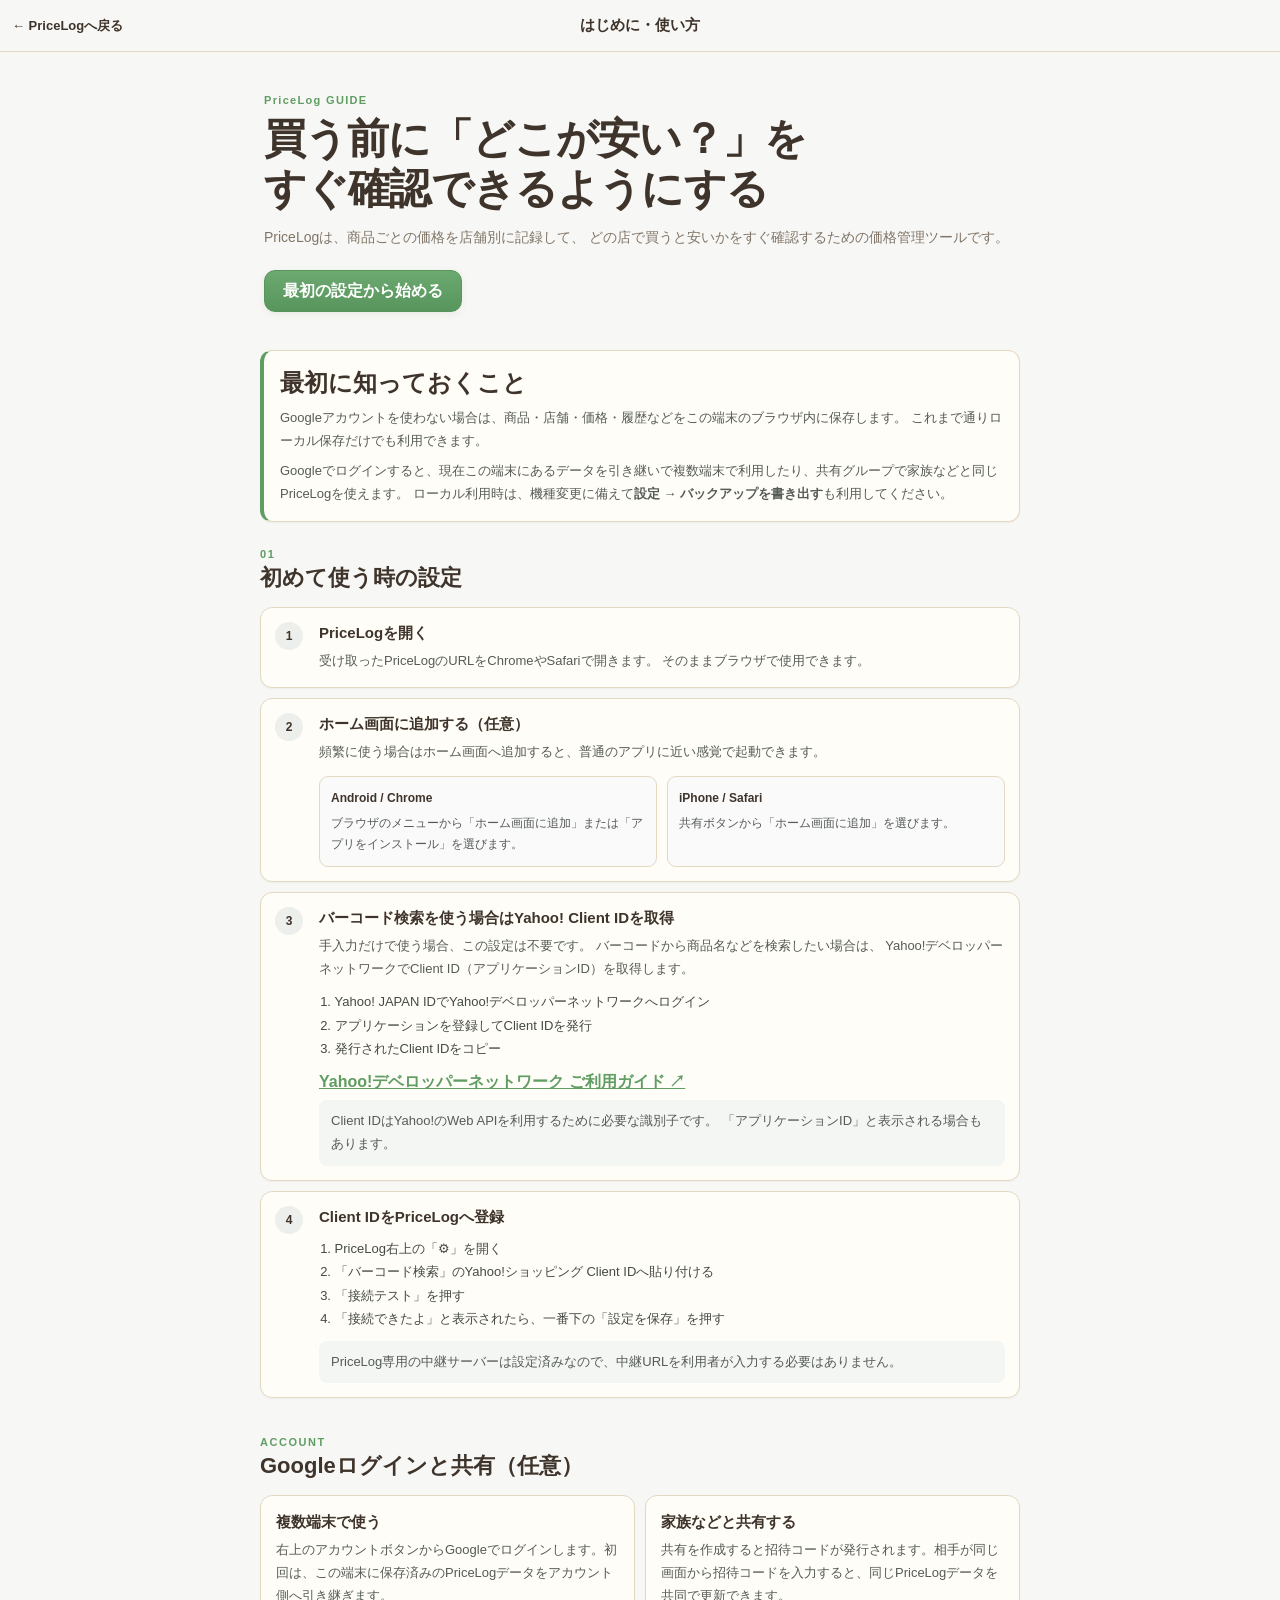
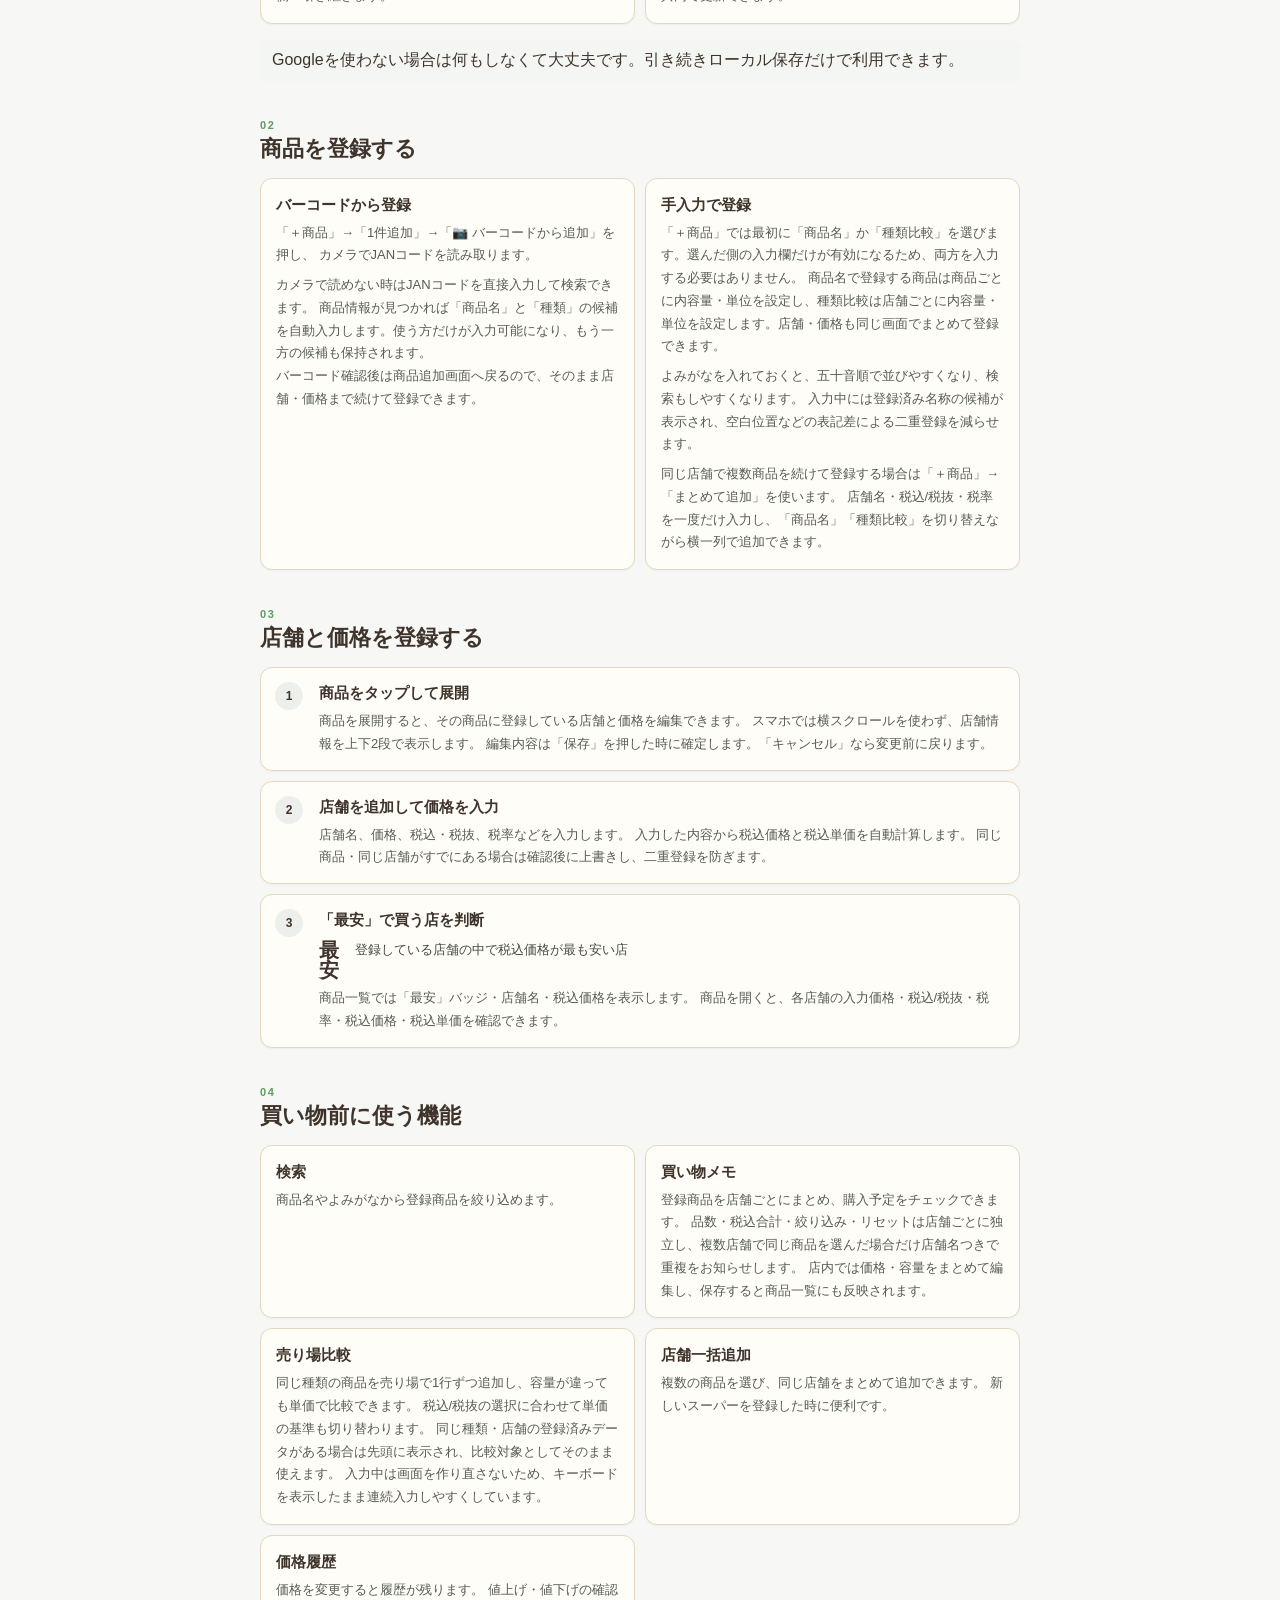
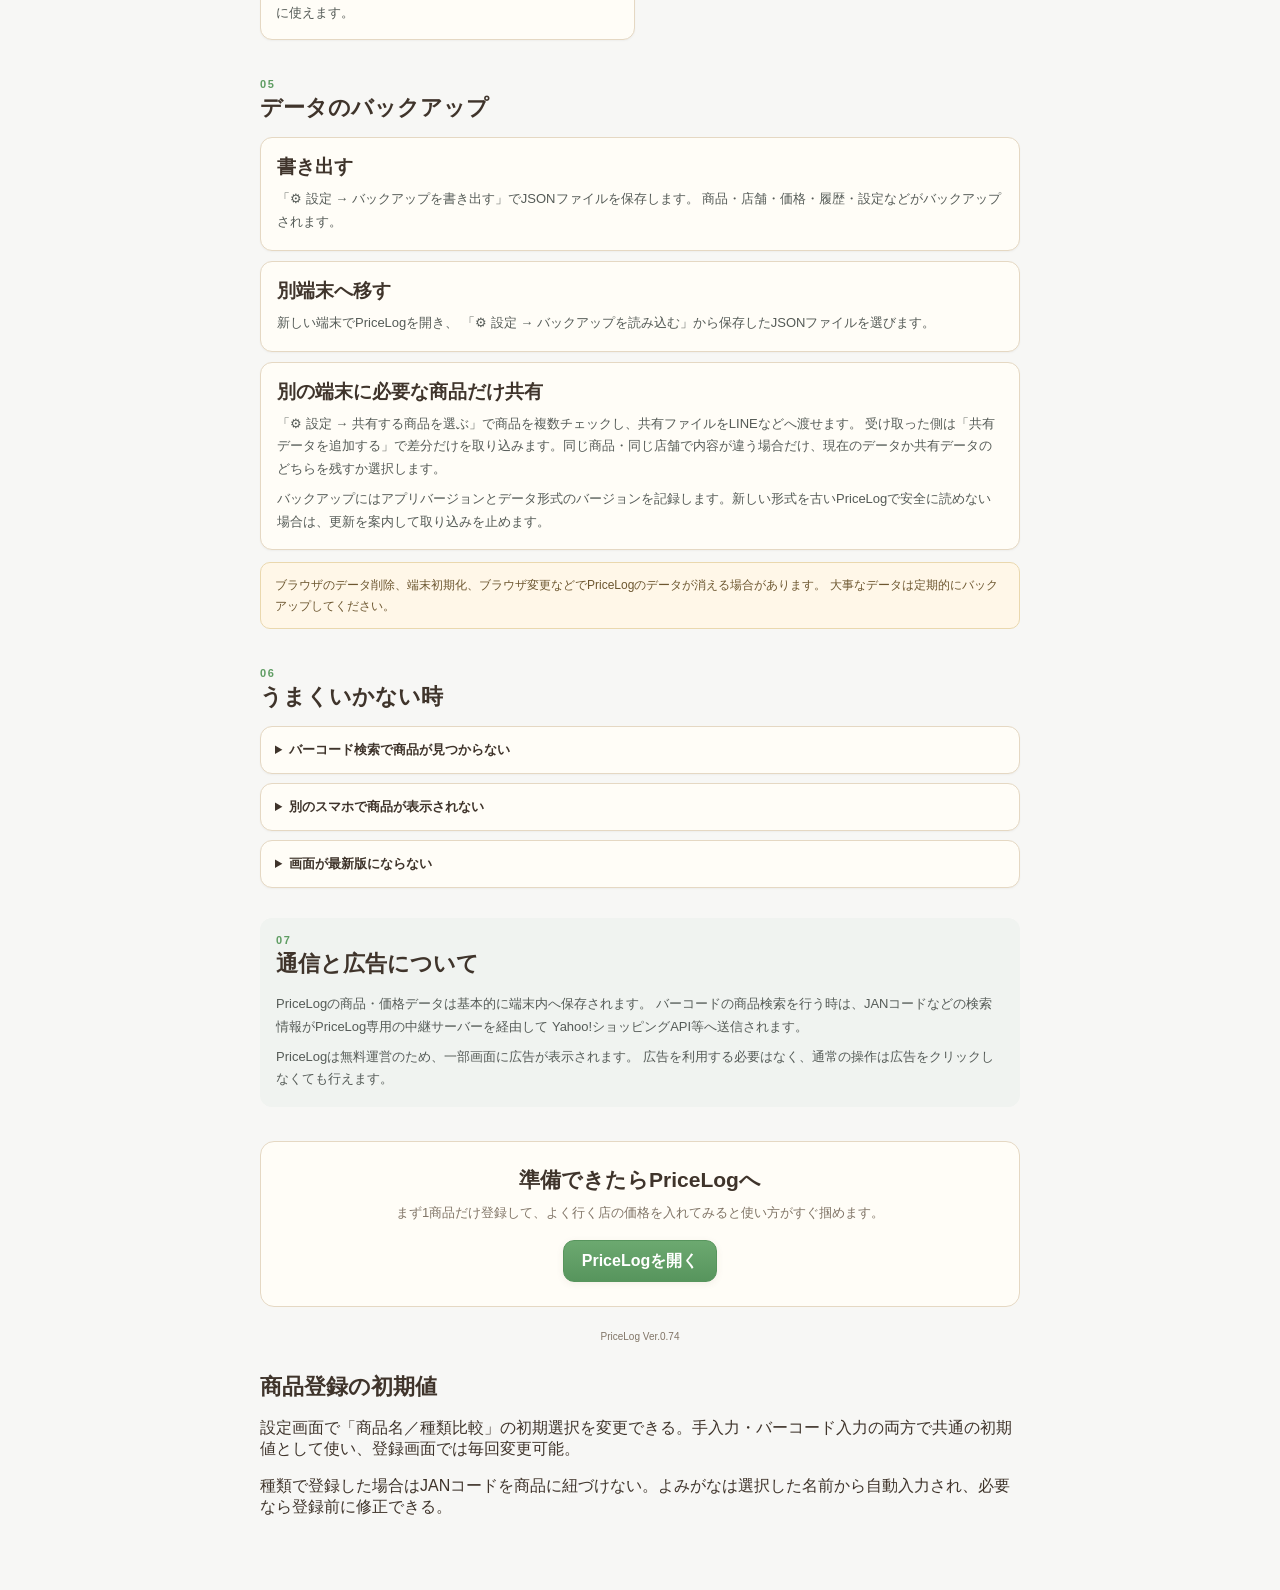
==== guide.html @ e94f9ce4 "Add files via upload" ====
<!doctype html>
<html lang="ja">
<head>
  <meta charset="utf-8">
  <meta name="viewport" content="width=device-width,initial-scale=1,viewport-fit=cover">
  <meta name="theme-color" content="#f7f7f5">
  <title>はじめに・使い方 | PriceLog</title>
  <link rel="manifest" href="./manifest.webmanifest?v=0.85">
  <link rel="apple-touch-icon" href="./icon-192-v058.png">
  <link rel="stylesheet" href="./style.css?v=0.85">
</head>
<body class="guide-body">
  <header class="guide-topbar">
    <a class="guide-back" href="./index.html">← PriceLogへ戻る</a>
    <strong>はじめに・使い方</strong>
  </header>

  <main class="guide-main">
    <section class="guide-hero">
      <div class="guide-kicker">PriceLog GUIDE</div>
      <h1>買う前に「どこが安い？」を<br>すぐ確認できるようにする</h1>
      <p>
        PriceLogは、商品ごとの価格を店舗別に記録して、
        どの店で買うと安いかをすぐ確認するための価格管理ツールです。
      </p>
      <a class="primary guide-primary" href="#first-setup">最初の設定から始める</a>
    </section>

    <section class="guide-card guide-important">
      <h2>最初に知っておくこと</h2>
      <p>
        Googleアカウントを使わない場合は、商品・店舗・価格・履歴などをこの端末のブラウザ内に保存します。
        これまで通りローカル保存だけでも利用できます。
      </p>
      <p>
        Googleでログインすると、現在この端末にあるデータを引き継いで複数端末で利用したり、共有グループで家族などと同じPriceLogを使えます。
        ローカル利用時は、機種変更に備えて<strong>設定 → バックアップを書き出す</strong>も利用してください。
      </p>
    </section>

    <section id="first-setup" class="guide-section">
      <div class="guide-section-no">01</div>
      <h2>初めて使う時の設定</h2>

      <div class="guide-step">
        <div class="guide-step-no">1</div>
        <div>
          <h3>PriceLogを開く</h3>
          <p>
            受け取ったPriceLogのURLをChromeやSafariで開きます。
            そのままブラウザで使用できます。
          </p>
        </div>
      </div>

      <div class="guide-step">
        <div class="guide-step-no">2</div>
        <div>
          <h3>ホーム画面に追加する（任意）</h3>
          <p>
            頻繁に使う場合はホーム画面へ追加すると、普通のアプリに近い感覚で起動できます。
          </p>
          <div class="guide-device-grid">
            <div>
              <strong>Android / Chrome</strong>
              <p>ブラウザのメニューから「ホーム画面に追加」または「アプリをインストール」を選びます。</p>
            </div>
            <div>
              <strong>iPhone / Safari</strong>
              <p>共有ボタンから「ホーム画面に追加」を選びます。</p>
            </div>
          </div>
        </div>
      </div>

      <div class="guide-step">
        <div class="guide-step-no">3</div>
        <div>
          <h3>バーコード検索を使う場合はYahoo! Client IDを取得</h3>
          <p>
            手入力だけで使う場合、この設定は不要です。
            バーコードから商品名などを検索したい場合は、
            Yahoo!デベロッパーネットワークでClient ID（アプリケーションID）を取得します。
          </p>
          <ol class="guide-mini-list">
            <li>Yahoo! JAPAN IDでYahoo!デベロッパーネットワークへログイン</li>
            <li>アプリケーションを登録してClient IDを発行</li>
            <li>発行されたClient IDをコピー</li>
          </ol>
          <a class="guide-external" href="https://developer.yahoo.co.jp/start/" target="_blank" rel="noopener noreferrer">
            Yahoo!デベロッパーネットワーク ご利用ガイド ↗
          </a>
          <p class="guide-note">
            Client IDはYahoo!のWeb APIを利用するために必要な識別子です。
            「アプリケーションID」と表示される場合もあります。
          </p>
        </div>
      </div>

      <div class="guide-step">
        <div class="guide-step-no">4</div>
        <div>
          <h3>Client IDをPriceLogへ登録</h3>
          <ol class="guide-mini-list">
            <li>PriceLog右上の「⚙」を開く</li>
            <li>「バーコード検索」のYahoo!ショッピング Client IDへ貼り付ける</li>
            <li>「接続テスト」を押す</li>
            <li>「接続できたよ」と表示されたら、一番下の「設定を保存」を押す</li>
          </ol>
          <p class="guide-note">
            PriceLog専用の中継サーバーは設定済みなので、中継URLを利用者が入力する必要はありません。
          </p>
        </div>
      </div>
    </section>

    <section class="guide-section">
      <div class="guide-section-no">ACCOUNT</div>
      <h2>Googleログインと共有（任意）</h2>
      <div class="guide-feature-grid">
        <article class="guide-feature">
          <h3>複数端末で使う</h3>
          <p>右上のアカウントボタンからGoogleでログインします。初回は、この端末に保存済みのPriceLogデータをアカウント側へ引き継ぎます。</p>
        </article>
        <article class="guide-feature">
          <h3>家族などと共有する</h3>
          <p>共有を作成すると招待コードが発行されます。相手が同じ画面から招待コードを入力すると、同じPriceLogデータを共同で更新できます。</p>
        </article>
      </div>
      <p class="guide-note">Googleを使わない場合は何もしなくて大丈夫です。引き続きローカル保存だけで利用できます。</p>
    </section>

    <section class="guide-section">
      <div class="guide-section-no">02</div>
      <h2>商品を登録する</h2>

      <div class="guide-feature-grid">
        <article class="guide-feature">
          <h3>バーコードから登録</h3>
          <p>
            「＋商品」→「1件追加」→「📷 バーコードから追加」を押し、
            カメラでJANコードを読み取ります。
          </p>
          <p>
            カメラで読めない時はJANコードを直接入力して検索できます。
            商品情報が見つかれば「商品名」と「種類」の候補を自動入力します。使う方だけが入力可能になり、もう一方の候補も保持されます。<br>
            バーコード確認後は商品追加画面へ戻るので、そのまま店舗・価格まで続けて登録できます。
          </p>
        </article>

        <article class="guide-feature">
          <h3>手入力で登録</h3>
          <p>
            「＋商品」では最初に「商品名」か「種類比較」を選びます。選んだ側の入力欄だけが有効になるため、両方を入力する必要はありません。
            商品名で登録する商品は商品ごとに内容量・単位を設定し、種類比較は店舗ごとに内容量・単位を設定します。店舗・価格も同じ画面でまとめて登録できます。
          </p>
          <p>
            よみがなを入れておくと、五十音順で並びやすくなり、検索もしやすくなります。
            入力中には登録済み名称の候補が表示され、空白位置などの表記差による二重登録を減らせます。
          </p>
          <p>
            同じ店舗で複数商品を続けて登録する場合は「＋商品」→「まとめて追加」を使います。
            店舗名・税込/税抜・税率を一度だけ入力し、「商品名」「種類比較」を切り替えながら横一列で追加できます。
          </p>
        </article>
      </div>
    </section>

    <section class="guide-section">
      <div class="guide-section-no">03</div>
      <h2>店舗と価格を登録する</h2>

      <div class="guide-step">
        <div class="guide-step-no">1</div>
        <div>
          <h3>商品をタップして展開</h3>
          <p>
            商品を展開すると、その商品に登録している店舗と価格を編集できます。
            スマホでは横スクロールを使わず、店舗情報を上下2段で表示します。
            編集内容は「保存」を押した時に確定します。「キャンセル」なら変更前に戻ります。
          </p>
        </div>
      </div>

      <div class="guide-step">
        <div class="guide-step-no">2</div>
        <div>
          <h3>店舗を追加して価格を入力</h3>
          <p>
            店舗名、価格、税込・税抜、税率などを入力します。
            入力した内容から税込価格と税込単価を自動計算します。
            同じ商品・同じ店舗がすでにある場合は確認後に上書きし、二重登録を防ぎます。
          </p>
        </div>
      </div>

      <div class="guide-step">
        <div class="guide-step-no">3</div>
        <div>
          <h3>「最安」で買う店を判断</h3>
          <div class="guide-symbols">
            <div><strong>最安</strong><span>登録している店舗の中で税込価格が最も安い店</span></div>
          </div>
          <p>
            商品一覧では「最安」バッジ・店舗名・税込価格を表示します。
            商品を開くと、各店舗の入力価格・税込/税抜・税率・税込価格・税込単価を確認できます。
          </p>
        </div>
      </div>
    </section>

    <section class="guide-section">
      <div class="guide-section-no">04</div>
      <h2>買い物前に使う機能</h2>

      <div class="guide-feature-grid">
        <article class="guide-feature">
          <h3>検索</h3>
          <p>商品名やよみがなから登録商品を絞り込めます。</p>
        </article>
        <article class="guide-feature">
          <h3>買い物メモ</h3>
          <p>
            登録商品を店舗ごとにまとめ、購入予定をチェックできます。
            品数・税込合計・絞り込み・リセットは店舗ごとに独立し、複数店舗で同じ商品を選んだ場合だけ店舗名つきで重複をお知らせします。
            店内では価格・容量をまとめて編集し、保存すると商品一覧にも反映されます。
          </p>
        </article>
        <article class="guide-feature">
          <h3>売り場比較</h3>
          <p>
            同じ種類の商品を売り場で1行ずつ追加し、容量が違っても単価で比較できます。
            税込/税抜の選択に合わせて単価の基準も切り替わります。
            同じ種類・店舗の登録済みデータがある場合は先頭に表示され、比較対象としてそのまま使えます。
            入力中は画面を作り直さないため、キーボードを表示したまま連続入力しやすくしています。
          </p>
        </article>
        <article class="guide-feature">
          <h3>店舗一括追加</h3>
          <p>
            複数の商品を選び、同じ店舗をまとめて追加できます。
            新しいスーパーを登録した時に便利です。
          </p>
        </article>
        <article class="guide-feature">
          <h3>価格履歴</h3>
          <p>
            価格を変更すると履歴が残ります。
            値上げ・値下げの確認に使えます。
          </p>
        </article>
      </div>
    </section>

    <section class="guide-section">
      <div class="guide-section-no">05</div>
      <h2>データのバックアップ</h2>

      <div class="guide-card">
        <h3>書き出す</h3>
        <p>
          「⚙ 設定 → バックアップを書き出す」でJSONファイルを保存します。
          商品・店舗・価格・履歴・設定などがバックアップされます。
        </p>
      </div>

      <div class="guide-card">
        <h3>別端末へ移す</h3>
        <p>
          新しい端末でPriceLogを開き、
          「⚙ 設定 → バックアップを読み込む」から保存したJSONファイルを選びます。
        </p>
      </div>

      <div class="guide-card">
        <h3>別の端末に必要な商品だけ共有</h3>
        <p>
          「⚙ 設定 → 共有する商品を選ぶ」で商品を複数チェックし、共有ファイルをLINEなどへ渡せます。
          受け取った側は「共有データを追加する」で差分だけを取り込みます。同じ商品・同じ店舗で内容が違う場合だけ、現在のデータか共有データのどちらを残すか選択します。
        </p>
        <p>
          バックアップにはアプリバージョンとデータ形式のバージョンを記録します。新しい形式を古いPriceLogで安全に読めない場合は、更新を案内して取り込みを止めます。
        </p>
      </div>

      <p class="guide-warning">
        ブラウザのデータ削除、端末初期化、ブラウザ変更などでPriceLogのデータが消える場合があります。
        大事なデータは定期的にバックアップしてください。
      </p>
    </section>

    <section class="guide-section">
      <div class="guide-section-no">06</div>
      <h2>うまくいかない時</h2>

      <details class="guide-faq">
        <summary>バーコード検索で商品が見つからない</summary>
        <p>
          Yahoo! Client IDの接続テストを確認してください。
          接続できていても商品データが登録されていないJANコードはあります。
          その場合は商品名などを手入力して登録できます。
        </p>
      </details>

      <details class="guide-faq">
        <summary>別のスマホで商品が表示されない</summary>
        <p>
          PriceLogのデータは端末ごとのブラウザに保存されます。
          元の端末でバックアップを書き出し、新しい端末で読み込んでください。
        </p>
      </details>

      <details class="guide-faq">
        <summary>画面が最新版にならない</summary>
        <p>
          ブラウザを再読み込みしてください。
          ホーム画面から起動している場合は、一度閉じてから再起動すると更新されることがあります。
        </p>
      </details>
    </section>

    <section class="guide-section guide-privacy">
      <div class="guide-section-no">07</div>
      <h2>通信と広告について</h2>
      <p>
        PriceLogの商品・価格データは基本的に端末内へ保存されます。
        バーコードの商品検索を行う時は、JANコードなどの検索情報がPriceLog専用の中継サーバーを経由して
        Yahoo!ショッピングAPI等へ送信されます。
      </p>
      <p>
        PriceLogは無料運営のため、一部画面に広告が表示されます。
        広告を利用する必要はなく、通常の操作は広告をクリックしなくても行えます。
      </p>
    </section>

    <section class="guide-cta">
      <h2>準備できたらPriceLogへ</h2>
      <p>まず1商品だけ登録して、よく行く店の価格を入れてみると使い方がすぐ掴めます。</p>
      <a class="primary guide-primary" href="./index.html">PriceLogを開く</a>
    </section>

    <footer class="guide-footer">
      PriceLog Ver.0.74
    </footer>
  
      <section class="guide-section">
        <h2>商品登録の初期値</h2>
        <p>設定画面で「商品名／種類比較」の初期選択を変更できる。手入力・バーコード入力の両方で共通の初期値として使い、登録画面では毎回変更可能。</p>
        <p>種類で登録した場合はJANコードを商品に紐づけない。よみがなは選択した名前から自動入力され、必要なら登録前に修正できる。</p>
      </section>

  </main>
</body>
</html>
---- style.css ----
*{box-sizing:border-box}
:root{
  --bg:#f7f7f5;--panel:#fff;--text:#1d1d1f;--muted:#777;--line:#dededb;
  --accent:#1f6f54;--accentText:#fff;--danger:#b3261e;--best:#e8f3ee;
}
html{background:var(--bg);color:var(--text);font-family:-apple-system,BlinkMacSystemFont,"Segoe UI","Hiragino Sans","Yu Gothic UI",Meiryo,sans-serif}
body{margin:0;min-width:320px}
button,input,select{font:inherit}
button{cursor:pointer}
.topbar{height:48px;position:sticky;top:0;z-index:20;display:flex;align-items:center;justify-content:space-between;padding:0 10px;background:rgba(247,247,245,.96);border-bottom:1px solid var(--line);backdrop-filter:blur(8px)}
.topbar strong{font-size:17px}
.topbar small{margin-left:6px;color:var(--muted);font-size:10px}
.top-actions{display:flex;align-items:center;gap:6px}
.icon-btn{width:36px;height:36px;border:1px solid var(--line);background:var(--panel);border-radius:8px;font-size:18px;display:inline-flex;align-items:center;justify-content:center;box-shadow:0 1px 2px rgba(0,0,0,.06);transition:background .15s,border-color .15s,transform .05s,box-shadow .15s}
.primary,.ghost{background:#fff;color:var(--text);border-color:#bfc2bf}
.primary{background:var(--accent);color:var(--accentText);border-color:var(--accent)}
.ghost{background:var(--panel);color:var(--text);border-color:var(--line)}
.danger{color:var(--danger);border-color:#e9bbb7}
.mini{min-height:34px;padding:0 10px;font-size:13px}
main{max-width:900px;margin:0 auto;padding:7px}
.searchbar{display:flex;align-items:center;gap:7px;margin-bottom:6px}
.searchbar input{flex:1;height:34px;border:1px solid var(--line);border-radius:8px;background:var(--panel);padding:0 10px;font-size:16px}
.count{min-width:44px;text-align:right;font-size:11px;color:var(--muted)}
.product-list{display:flex;flex-direction:column;gap:4px}
.product-card{position:relative;background:var(--panel);border:1px solid var(--line);border-radius:8px;overflow:hidden;transition:opacity .18s ease,filter .18s ease,border-color .18s ease,box-shadow .18s ease}
.product-summary{width:100%;min-height:43px;border:0;background:transparent;padding:4px 6px 4px 9px;display:grid;grid-template-columns:minmax(0,1fr) auto 14px;align-items:center;text-align:left;gap:5px}
.summary-main{min-width:0;display:flex;align-items:flex-start;gap:5px}
.product-name{
  font-weight:700;
  font-size:14px;
  line-height:1.2;
  white-space:normal;
  overflow:hidden;
  display:-webkit-box;
  -webkit-box-orient:vertical;
  -webkit-line-clamp:2;
  line-clamp:2
}
.product-size{flex:none;color:var(--muted);font-size:10px;white-space:nowrap}
.best-wrap{min-width:0;display:flex;align-items:center;justify-content:flex-end;gap:5px;line-height:1.12;white-space:nowrap}
.best-store{max-width:100%;font-size:10px;color:var(--muted);white-space:nowrap;overflow:hidden;text-overflow:ellipsis}
.best-unit{font-size:14px;white-space:nowrap}
.chev{font-size:20px;color:var(--muted);transition:.18s transform}
.product-card.open{z-index:40;border-color:var(--accent);box-shadow:0 7px 24px rgba(0,0,0,.22)}
.product-card.open .chev{transform:rotate(90deg)}
.product-detail{border-top:1px solid var(--line);padding:5px}
.store-scroll{width:100%;min-width:0;position:relative}
.store-table{width:100%;min-width:0}
.detail-toolbar{display:flex;justify-content:flex-end;gap:5px;margin-bottom:4px}
.store-head,.store-row{display:grid;grid-template-columns:18px minmax(86px,1.4fr) 72px 44px 54px 66px 54px 112px 124px 28px;gap:3px;align-items:center}
.store-head{padding:1px 2px 3px;font-size:9px;color:var(--muted);text-align:center}
.store-head span:nth-child(2){text-align:left}
.store-row{position:relative;padding:3px 2px;border-top:1px solid #ededeb}
.store-row:first-child{border-top:0}
.store-row input,.store-row select{height:32px;min-width:0;border:1px solid var(--line);border-radius:6px;background:#fff;padding:0 4px;font-size:12px}
.store-row select{padding:0 2px}
.st-unit{font-weight:700;text-align:right;font-size:12px;white-space:nowrap}
.st-delete{height:30px;border:0;background:transparent;color:var(--muted);font-size:18px}
body.focus-mode::before{content:"";position:fixed;inset:0;background:rgba(0,0,0,.24);z-index:30;pointer-events:none}
body.focus-mode .product-card.open{position:relative;z-index:40}
body.focus-mode .product-card.open .product-summary,body.focus-mode .product-card.open .product-detail{position:relative;z-index:41}
.empty{padding:34px 10px;text-align:center;color:var(--muted);font-size:13px}
.hidden{display:none!important}
.dialog{width:min(94vw,560px);border:0;border-radius:12px;padding:0;background:var(--panel);color:var(--text);box-shadow:0 18px 60px rgba(0,0,0,.22)}
.dialog::backdrop{background:rgba(0,0,0,.38)}
.dialog form{padding:12px}
.dialog-head{display:flex;align-items:center;justify-content:space-between;margin-bottom:12px}
.dialog-head strong{font-size:17px}
.dialog label{display:block;font-size:12px;color:var(--muted)}
.dialog input,.dialog select{width:100%;height:40px;margin-top:4px;border:1px solid var(--line);border-radius:8px;background:#fff;color:var(--text);padding:0 9px;font-size:16px}
.grid2,.grid3{display:grid;gap:8px;margin-top:10px}
.grid2{grid-template-columns:1fr 1fr}
.grid3{grid-template-columns:1.2fr .8fr 1fr}
.dialog-actions{display:flex;justify-content:flex-end;gap:8px;margin-top:14px}
.settings-block{padding:10px 0;border-top:1px solid var(--line)}
.settings-block:first-of-type{border-top:0}
.settings-title{font-size:13px;font-weight:700;margin-bottom:8px}
.suffix{display:flex;align-items:center;gap:5px}
.stack{display:flex;flex-direction:column;gap:6px}
@media(max-width:650px){
  .store-scroll{overflow-x:auto;overflow-y:hidden;padding-bottom:2px;-webkit-overflow-scrolling:touch;overscroll-behavior-x:contain}
  .store-table{min-width:748px}
  .store-head,.store-row{min-width:0;grid-template-columns:18px 88px 66px 42px 50px 62px 50px 104px 116px 26px}
  .product-summary{grid-template-columns:minmax(0,1fr) auto 12px}
  .grid3{grid-template-columns:1fr .72fr .88fr}
}
@media(max-width:380px){
  main{padding:5px}
  .product-summary{min-height:40px;padding-left:7px;grid-template-columns:minmax(0,1fr) auto 10px}
  .product-name{font-size:13px}
  .best-unit{font-size:13px}
  .best-store{font-size:9px}
}


.best-mark{display:flex;align-items:center;justify-content:center;min-width:18px;font-size:12px;line-height:1;color:inherit;white-space:nowrap}

.st-price-result,.st-unit{font-weight:700;text-align:right;font-size:12px;white-space:nowrap}


button:active,.primary:active,.ghost:active,.icon-btn:active{transform:translateY(1px);box-shadow:none}
button:focus-visible,.primary:focus-visible,.ghost:focus-visible,.icon-btn:focus-visible{outline:2px solid var(--accent);outline-offset:2px}
@media(hover:hover) and (pointer:fine){
  .primary:hover{filter:brightness(.94);box-shadow:0 2px 5px rgba(0,0,0,.12)}
  .ghost:hover,.icon-btn:hover{background:#f1f3f1;border-color:#9ea39f;box-shadow:0 2px 5px rgba(0,0,0,.10)}
}
.top-actions .primary{min-width:58px}
.detail-toolbar .primary,.detail-toolbar .ghost{min-width:72px}
.dialog-actions .primary,.dialog-actions .ghost{min-width:92px}
.backup-btn{width:100%;min-height:42px;font-size:14px}
.settings-block .stack{gap:8px}
.st-delete{border:1px solid transparent;border-radius:6px;background:#fff;color:#7a7a7a;font-size:17px;box-shadow:none;transition:background .15s,border-color .15s,color .15s}
@media(hover:hover) and (pointer:fine){
  .st-delete:hover{background:#fff0ef;border-color:#e4b7b2;color:var(--danger)}
}

.hidden-file-input{position:absolute!important;width:1px!important;height:1px!important;opacity:0!important;pointer-events:none!important;overflow:hidden!important}

.primary,.ghost{
  min-height:38px;
  padding:0 13px;
  border:1px solid transparent;
  border-radius:8px;
  font-weight:600;
  display:inline-flex;
  align-items:center;
  justify-content:center;
  gap:5px;
  cursor:pointer;
  box-shadow:0 1px 3px rgba(0,0,0,.12);
  transition:background .15s,border-color .15s,transform .05s,box-shadow .15s;
}
.primary{background:var(--accent);color:var(--accentText);border-color:var(--accent)}
.ghost{background:#fff;color:var(--text);border-color:#b9bdb9}
.backup-btn{
  width:100%;
  min-height:44px;
  padding:0 14px;
  font-size:14px;
  border-radius:8px;
}
button:active,.primary:active,.ghost:active,.icon-btn:active{transform:translateY(1px);box-shadow:none}


.history-dialog{width:min(96vw,720px)}
.history-panel{padding:12px}
.history-product-name{margin-top:2px;font-size:12px;color:var(--muted)}
.history-note{margin:-3px 0 8px;font-size:11px;color:var(--muted)}
.history-table-wrap{width:100%;overflow-x:auto;border:1px solid var(--line);border-radius:8px;background:#fff}
.history-grid{display:grid;grid-template-columns:138px minmax(120px,1fr) 104px 104px;min-width:520px;align-items:center}
.history-head{background:#f2f3f1;border-bottom:1px solid var(--line);font-size:11px;font-weight:700;color:#555}
.history-head span,.history-row span{padding:8px 9px;min-width:0}
.history-row{border-bottom:1px solid #ececea;font-size:12px}
.history-row:last-child{border-bottom:0}
.history-store{white-space:nowrap;overflow:hidden;text-overflow:ellipsis}
.history-price{text-align:right;font-weight:600;white-space:nowrap}
.history-empty{padding:24px 10px;text-align:center;color:var(--muted);font-size:13px}
@media(max-width:520px){
  .history-dialog{width:calc(100vw - 16px)}
  .history-panel{padding:10px}
  .history-grid{grid-template-columns:126px 120px 94px 94px;min-width:434px}
  .history-head span,.history-row span{padding:7px 6px}
}


.reading-field{margin-top:10px}
.product-group-label{
  margin:10px 2px 3px;
  padding:2px 7px 3px;
  font-size:12px;
  font-weight:700;
  color:var(--muted);
  border-bottom:1px solid var(--line);
  letter-spacing:.04em;
}
.product-group-label:first-child{margin-top:2px}


.product-summary-row{display:flex;align-items:stretch;width:100%}
.product-summary-row .product-summary{flex:1;min-width:0}
.bulk-check-wrap{width:38px;flex:none;display:flex;align-items:center;justify-content:center;border-right:1px solid var(--line);background:#fafafa}
.bulk-check-wrap input{width:20px;height:20px;margin:0;accent-color:var(--accent)}
.best-values{display:flex;align-items:baseline;justify-content:flex-end;gap:8px;min-width:0;white-space:nowrap}
.best-price{font-size:12px;font-weight:700}
.best-unit{font-size:14px;font-weight:700}
.bulk-store-bar{margin-bottom:6px;padding:7px;border:1px solid var(--line);border-radius:8px;background:var(--panel)}
.bulk-store-top{display:flex;align-items:center;justify-content:space-between;gap:8px;margin-bottom:6px;font-size:12px}
.bulk-store-top strong{font-size:13px}
#bulkSelectedCount{color:var(--muted);white-space:nowrap}
.bulk-store-controls{display:grid;grid-template-columns:minmax(120px,1fr) auto auto auto;gap:5px;align-items:center}
.bulk-store-controls input{height:36px;border:1px solid var(--line);border-radius:8px;background:#fff;padding:0 9px;font-size:16px;min-width:0}
.bulk-message{min-height:0;margin-top:4px;font-size:11px;color:var(--muted)}
.bulk-message:empty{display:none}
.product-list.bulk-mode .product-card.open .product-detail{display:none!important}
.product-list.bulk-mode .chev{visibility:hidden}
@media(max-width:520px){
  .bulk-store-controls{grid-template-columns:minmax(0,1fr) auto auto}
  #btnBulkCancel{grid-column:1 / -1}
  .best-values{gap:5px}
  .best-price{font-size:11px}
  .best-unit{font-size:12px}
}


.best-legend{display:flex;align-items:center;gap:14px;margin:1px 2px 5px;padding:0 2px;font-size:10px;color:var(--muted)}
.best-legend span{display:inline-flex;align-items:center;gap:3px;white-space:nowrap}
.best-legend strong{font-size:11px;color:var(--text)}
.best-values{gap:16px}
.best-metric{display:inline-flex;align-items:baseline;gap:3px;white-space:nowrap}
.metric-mark{font-size:10px;font-weight:700;letter-spacing:-1px;color:var(--text)}
.template-note{margin:-2px 0 7px;font-size:11px;color:var(--muted)}
.template-message{margin-top:6px;font-size:11px;color:var(--muted)}
@media(max-width:520px){
  .best-values{gap:12px}
  .metric-mark{font-size:9px}
}

.danger-zone{border-top:1px solid #e8c6c2}
.danger-button{width:100%;min-height:44px;border:1px solid #d7a09b;border-radius:8px;background:#fff5f4;color:var(--danger);font-weight:700;cursor:pointer;box-shadow:0 1px 2px rgba(0,0,0,.05)}
.danger-button:active{transform:translateY(1px);box-shadow:none}
@media(hover:hover) and (pointer:fine){.danger-button:hover{background:#ffebe9;border-color:#c97d76}}
.store-purchase-view{max-width:900px;margin:0 auto}
.store-purchase-head{display:flex;align-items:center;justify-content:space-between;gap:8px;margin-bottom:6px;padding:2px 2px 4px}
.store-purchase-head strong{font-size:15px}
.shopping-memo-summary{margin-top:3px;font-size:14px;font-weight:700;color:var(--text)}
.shopping-memo-duplicate{margin-top:5px;padding:6px 8px;border:1px solid #e4b45f;border-radius:7px;background:#fff8e8;color:#7a4b00;font-size:11px;line-height:1.45;white-space:pre-line}
.shopping-memo-tools{display:flex;align-items:center;gap:6px;margin-bottom:6px}
.shopping-memo-filters{display:flex;gap:3px;flex:none}
.shopping-filter{height:34px;padding:0 9px;border:1px solid var(--line);border-radius:7px;background:var(--panel);color:var(--text);font-size:11px;white-space:nowrap}
.shopping-filter.active{background:var(--accent);border-color:var(--accent);color:var(--accentText);font-weight:700}
.shopping-store-filters{display:grid;grid-template-columns:repeat(3,minmax(0,1fr));gap:4px;padding:6px 7px;background:#fafafa;border-bottom:1px solid var(--line)}
.shopping-store-filters .shopping-filter{width:100%}
.store-purchase-search{flex:1;min-width:0;width:100%;height:34px;border:1px solid var(--line);border-radius:8px;background:var(--panel);padding:0 10px;font-size:16px}
.store-purchase-list{display:flex;flex-direction:column;gap:4px}
.store-card{background:var(--panel);border:1px solid var(--line);border-radius:8px;overflow:hidden}
.store-summary{min-height:47px;padding:4px 6px 4px 8px;display:flex;align-items:center;gap:5px;background:var(--panel);border-bottom:0}
.store-card.open .store-summary{border-bottom:1px solid var(--line)}
.store-summary-toggle{min-width:0;flex:1;min-height:38px;border:0;background:transparent;padding:0;display:grid;grid-template-columns:minmax(0,1fr) auto 14px;gap:6px;align-items:center;text-align:left;color:var(--text)}
.store-summary-name{font-size:14px;font-weight:700;white-space:nowrap;overflow:hidden;text-overflow:ellipsis}
.store-summary-count{font-size:10px;color:var(--muted);white-space:nowrap}
.store-summary-chev{font-size:20px;color:var(--muted);transition:.18s transform}
.store-card.open .store-summary-chev{transform:rotate(90deg)}
.store-summary-actions{display:flex;align-items:center;gap:3px;flex:none}
.shopping-store-action{min-height:30px;padding:0 7px;font-size:10px;white-space:nowrap}
.shopping-store-action:disabled{opacity:.42;cursor:default}
.store-product-list{max-height:min(52vh,430px);overflow-y:auto;overscroll-behavior-y:contain;-webkit-overflow-scrolling:touch;background:#fff}
.store-product-row{display:grid;grid-template-columns:54px 22px minmax(0,1fr) 86px 78px;column-gap:7px;align-items:center;min-height:42px;padding:4px 7px;border-top:1px solid #ececea;font-size:12px}
.store-product-row:first-child{border-top:0}
.store-product-mark{width:54px;min-width:54px;display:flex;align-items:center;justify-content:flex-start;font-size:13px;font-weight:700;text-align:left}
.store-product-check{width:18px;height:18px;margin:0;accent-color:var(--accent)}
.store-product-name{min-width:0;font-weight:600;white-space:nowrap;overflow:hidden;text-overflow:ellipsis}
.store-product-amount{font-size:11px;text-align:right;white-space:nowrap;color:var(--muted);overflow:hidden;text-overflow:ellipsis}
.store-product-price{text-align:right;font-weight:700;white-space:nowrap}
.shopping-edit-amount-wrap{display:grid;grid-template-columns:minmax(38px,1fr) 42px;gap:2px;min-width:0}
.shopping-edit-price-wrap{display:flex;align-items:center;justify-content:flex-end;gap:2px;min-width:0;font-weight:700}
.shopping-edit-amount,.shopping-edit-unit,.shopping-edit-price{height:32px;min-width:0;border:1px solid var(--line);border-radius:6px;background:#fff;color:var(--text);font-size:12px;padding:0 4px}
.shopping-edit-amount,.shopping-edit-price{text-align:right}
.shopping-edit-unit{padding:0 1px}
.shopping-edit-price{width:58px}
.shopping-store-empty{padding:18px 10px;text-align:center;color:var(--muted);font-size:12px}
@media(max-width:650px){
  .shopping-memo-tools{align-items:stretch;flex-direction:column}
  .shopping-memo-filters{width:100%;display:grid;grid-template-columns:1fr 1fr 1fr}
  .shopping-filter{width:100%;padding:0 4px}
  .store-summary{align-items:flex-start;flex-wrap:wrap}
  .store-summary-toggle{flex-basis:100%;width:100%}
  .store-summary-actions{width:100%;justify-content:flex-end;padding-bottom:2px}
  .store-product-row{grid-template-columns:52px 22px minmax(0,1fr) 80px 68px;column-gap:6px;padding-left:6px;padding-right:6px}
  .store-product-mark{width:52px;min-width:52px}
  .shopping-edit-amount-wrap{grid-template-columns:minmax(34px,1fr) 40px}
  .shopping-edit-price{width:50px}
}
@media(max-width:520px){
  .topbar{padding:0 5px}
  .top-actions{gap:3px}
  .top-actions .mini{min-height:32px;padding:0 6px;font-size:11px}
  .topbar strong{font-size:15px}
  .topbar small:not(.app-version){display:none}
  .store-product-row{grid-template-columns:50px 21px minmax(0,1fr) 72px 64px;column-gap:5px;font-size:11px}
  .store-product-mark{width:50px;min-width:50px}
  .store-product-amount{font-size:10px}
  .shopping-edit-amount-wrap{grid-template-columns:minmax(30px,1fr) 37px}
  .shopping-edit-amount,.shopping-edit-unit,.shopping-edit-price{font-size:11px;padding-left:2px;padding-right:2px}
  .shopping-edit-price{width:46px}
}

.template-summary{margin-top:6px;font-size:11px;color:var(--muted)}
.template-dialog{width:min(96vw,860px)}
.template-editor{padding:12px}
.template-editor-sub{margin-top:2px;font-size:11px;color:var(--muted)}
.template-editor-section{padding:10px 0;border-top:1px solid var(--line)}
.template-editor-section:first-of-type{border-top:0}
.template-section-head{display:flex;align-items:center;justify-content:space-between;gap:8px;margin-bottom:7px}
.template-section-head>strong{font-size:14px}
.template-section-actions{display:flex;flex-wrap:wrap;justify-content:flex-end;gap:4px}
.template-product-add{display:grid;grid-template-columns:minmax(120px,1.3fr) minmax(110px,1fr) 76px 66px 70px auto;gap:4px;margin-bottom:6px}
.template-store-add{display:grid;grid-template-columns:minmax(150px,1fr) auto;gap:5px;margin-bottom:6px}
.template-product-add input,.template-product-add select,.template-store-add input{
  min-width:0;height:36px;border:1px solid var(--line);border-radius:7px;background:#fff;padding:0 7px;font-size:14px;color:var(--text)
}
.template-entry-list{display:flex;flex-direction:column;gap:3px}
.template-entry-row{display:grid;align-items:center;gap:5px;min-height:37px;padding:3px 5px;border:1px solid #e7e7e4;border-radius:7px;background:#fff}
.template-product-row{grid-template-columns:28px minmax(120px,1.4fr) minmax(90px,1fr) 76px 58px 58px 32px}
.template-store-row{grid-template-columns:28px minmax(160px,1fr) 32px}
.template-entry-check{width:18px;height:18px;margin:0;accent-color:var(--accent)}
.template-entry-name{font-size:12px;font-weight:700;min-width:0;white-space:nowrap;overflow:hidden;text-overflow:ellipsis}
.template-entry-reading{font-size:10px;color:var(--muted);min-width:0;white-space:nowrap;overflow:hidden;text-overflow:ellipsis}
.template-entry-meta{font-size:11px;color:var(--muted);white-space:nowrap}
.template-entry-delete{height:28px;width:28px;border:1px solid #e3c5c2;border-radius:6px;background:#fff7f6;color:var(--danger);font-weight:700}
.template-empty{padding:12px 6px;text-align:center;font-size:11px;color:var(--muted)}
.template-editor-actions{display:flex;justify-content:flex-end;gap:7px;padding-top:10px;border-top:1px solid var(--line)}
@media(max-width:700px){
  .template-dialog{width:calc(100vw - 12px)}
  .template-editor{padding:9px}
  .template-product-add{grid-template-columns:1fr 1fr 74px}
  .template-product-add #tplProductUnit,.template-product-add #tplProductTax,.template-product-add #btnAddTemplateProduct{min-width:0}
  .template-product-row{grid-template-columns:28px minmax(125px,1fr) 92px 66px 52px 32px}
  .template-product-row .template-entry-reading{display:none}
  .template-entry-list{overflow-x:auto}
  .template-product-row{min-width:470px}
  .template-editor-actions{flex-direction:column}
  .template-editor-actions .primary,.template-editor-actions .ghost{width:100%;min-height:42px}
}

.field-hint{display:block;margin-top:3px;font-size:10px;color:var(--muted)}

.barcode-launch{
  width:100%;
  min-height:42px;
  margin-bottom:10px;
  border:1px solid var(--line);
  border-radius:9px;
  background:#fff;
  color:var(--text);
  font-weight:700;
  cursor:pointer;
}
.barcode-dialog{width:min(96vw,560px)}
.barcode-wrap{padding:12px}
.barcode-sub{margin-top:2px;font-size:10px;color:var(--muted)}
.barcode-camera-section{position:relative;margin-top:8px}
.barcode-video{
  width:100%;
  aspect-ratio:4/3;
  display:block;
  object-fit:cover;
  border-radius:10px;
  border:1px solid var(--line);
  background:#fff;
}
.barcode-guide{
  position:absolute;
  left:10%;
  right:10%;
  top:27%;
  height:32%;
  border:2px solid rgba(80,80,80,.75);
  border-radius:10px;
  pointer-events:none;
  box-shadow:0 0 0 999px rgba(255,255,255,.12);
}
.barcode-guide span{
  position:absolute;
  left:8%;
  right:8%;
  top:50%;
  height:2px;
  background:rgba(80,80,80,.8);
}
.barcode-message{margin:6px 0;font-size:11px;color:var(--muted)}
.barcode-manual{display:grid;grid-template-columns:minmax(0,1fr) auto;gap:5px;margin-top:10px}
.barcode-manual input,.barcode-edit-grid input,.barcode-edit-grid select{
  width:100%;
  min-width:0;
  height:38px;
  border:1px solid var(--line);
  border-radius:8px;
  padding:0 9px;
  background:#fff;
  color:var(--text);
  font-size:16px;
}
.barcode-result{
  margin-top:10px;
  padding-top:10px;
  border-top:1px solid var(--line);
}
.barcode-result-code{font-size:11px;color:var(--muted)}
.barcode-choice-title{margin:9px 0 5px;font-size:12px;font-weight:700}
.barcode-choice{
  display:flex;
  align-items:center;
  gap:7px;
  min-height:45px;
  padding:6px 8px;
  margin-bottom:5px;
  border:1px solid var(--line);
  border-radius:9px;
  background:#fff;
}
.barcode-choice input{width:19px;height:19px;accent-color:var(--accent)}
.barcode-choice span{display:flex;flex-direction:column;min-width:0}
.barcode-choice small{font-size:9px;color:var(--muted)}
.barcode-choice strong{font-size:13px;white-space:normal;overflow-wrap:anywhere}
.barcode-choice.disabled{opacity:.45}
.barcode-edit-grid{
  display:grid;
  grid-template-columns:1fr 1fr;
  gap:7px;
  margin:10px 0;
}
.barcode-edit-grid label{font-size:10px;color:var(--muted)}
@media(max-width:520px){
  .barcode-wrap{padding:9px}
  .barcode-edit-grid{grid-template-columns:1fr 1fr}
  .barcode-edit-grid label:nth-child(1),
  .barcode-edit-grid label:nth-child(2){grid-column:1/-1}
}


/* Ver.0.27: バーコード追加画面を白背景へ統一 */
#barcodeDialog,
.barcode-dialog,
.barcode-wrap,
.barcode-camera-section,
.barcode-result,
.barcode-manual,
.barcode-edit-grid{
  background:#fff;
}
#barcodeDialog{
  color:var(--text);
}
#barcodeDialog .dialog-head{
  background:#fff;
}
#barcodeDialog input,
#barcodeDialog select,
#barcodeDialog button{
  background-color:#fff;
}
#barcodeDialog .primary{
  background:var(--accent);
  color:#fff;
}
#barcodeDialog .barcode-choice{
  background:#fff;
}
#barcodeDialog .barcode-video{
  background:#fff;
}
#barcodeDialog .barcode-camera-section{
  background:#fff;
}
#barcodeDialog .barcode-message{
  color:var(--muted);
}

/* Ver.0.28: 商品追加ダイアログの×をフォーム外に固定 */
#productDialog{position:relative}
.product-dialog-close{
  position:absolute;
  top:8px;
  right:8px;
  z-index:20;
}
#productDialog .dialog-head{
  padding-right:38px;
}

/* Ver.0.29: スマホでもバージョン番号を常時表示 */
.app-version{
  display:inline-block!important;
  margin-left:4px;
  font-size:9px!important;
  font-weight:600;
  color:var(--muted);
  white-space:nowrap;
  vertical-align:middle;
}
@media(max-width:520px){
  .app-version{
    display:inline-block!important;
    font-size:8px!important;
    margin-left:3px;
  }
}

.barcode-api-actions{
  display:flex;
  gap:5px;
  justify-content:flex-end;
  margin-top:6px;
}
#yahooClientId{
  width:100%;
  min-height:40px;
  margin-top:4px;
  border:1px solid var(--line);
  border-radius:8px;
  background:#fff;
  padding:0 9px;
  font-size:14px;
}



/* Ver.0.32: 展開時は商品名を優先 */
.product-card.open .best-wrap{
  display:none;
}
.product-card.open .product-summary{
  grid-template-columns:minmax(0,1fr) 14px;
}
.product-card.open .summary-main{
  width:100%;
  min-width:0;
}
.product-card.open .product-name{
  display:block;
  overflow:visible;
  white-space:normal;
  -webkit-line-clamp:unset;
  line-clamp:unset;
  overflow-wrap:anywhere;
  word-break:break-word;
}
.product-card.open .product-size{
  margin-top:2px;
}

/* バーコード検索で取得できた商品画像 */
.product-image-wrap{
  display:flex;
  justify-content:center;
  align-items:center;
  padding:7px 6px 5px;
  border-bottom:1px solid var(--line);
  background:#fff;
}
.product-image-wrap.hidden{
  display:none;
}
.product-image{
  display:block;
  width:auto;
  height:auto;
  max-width:min(180px,55vw);
  max-height:150px;
  object-fit:contain;
  border-radius:8px;
  background:#fff;
}
@media(max-width:520px){
  .product-card.open .product-summary{
    grid-template-columns:minmax(0,1fr) 12px;
  }
  .product-image{
    max-width:48vw;
    max-height:130px;
  }
}



/* Ver.0.37: 広告を専用iframeへ分離 */
.ad-area{
  width:100%;
  margin:14px auto 18px;
  text-align:center;
  position:relative;
  z-index:0;
}
.ad-label{
  margin:0 0 4px;
  color:var(--muted);
  font-size:10px;
  line-height:1.2;
}
.ad-frame-host{
  display:flex;
  justify-content:center;
  align-items:flex-start;
  width:100%;
  overflow:hidden;
  position:relative;
  z-index:0;
  isolation:isolate;
  contain:layout paint;
}
.ad-frame{
  display:block;
  border:0;
  padding:0;
  margin:0 auto;
  background:transparent;
  position:relative;
  z-index:0;
}
.ad-frame-sp{
  width:320px;
  max-width:100%;
  height:100px;
}
.ad-frame-pc{
  width:728px;
  max-width:100%;
  height:90px;
}
/* Ver.0.35: はじめに・使い方 */
.link-button{
  display:flex;
  align-items:center;
  justify-content:center;
  text-decoration:none;
  color:var(--text);
}
.guide-start-link{
  display:inline-block;
  margin-top:10px;
  color:var(--accent);
  font-weight:700;
  text-decoration:underline;
  text-underline-offset:3px;
}
.guide-body{
  min-height:100vh;
  background:#f7f7f5;
  color:var(--text);
}
.guide-topbar{
  position:sticky;
  top:0;
  z-index:20;
  min-height:52px;
  display:grid;
  grid-template-columns:1fr auto 1fr;
  align-items:center;
  gap:8px;
  padding:0 12px;
  background:rgba(247,247,245,.97);
  border-bottom:1px solid var(--line);
  backdrop-filter:blur(8px);
}
.guide-topbar strong{
  font-size:15px;
  text-align:center;
}
.guide-back{
  justify-self:start;
  color:var(--text);
  text-decoration:none;
  font-size:13px;
  font-weight:700;
}
.guide-main{
  width:min(760px,calc(100% - 24px));
  margin:0 auto;
  padding:18px 0 42px;
}
.guide-hero{
  padding:24px 4px 28px;
}
.guide-kicker{
  margin-bottom:8px;
  color:var(--accent);
  font-size:11px;
  font-weight:800;
  letter-spacing:.12em;
}
.guide-hero h1{
  margin:0 0 12px;
  font-size:clamp(26px,7vw,42px);
  line-height:1.18;
  letter-spacing:-.02em;
}
.guide-hero p{
  margin:0 0 20px;
  color:var(--muted);
  font-size:14px;
  line-height:1.8;
}
.guide-primary{
  display:inline-flex;
  min-height:42px;
  align-items:center;
  justify-content:center;
  padding:0 18px;
  text-decoration:none;
}
.guide-section{
  position:relative;
  margin:18px 0 30px;
  padding-top:8px;
}
.guide-section-no{
  margin-bottom:3px;
  color:var(--accent);
  font-size:11px;
  font-weight:800;
  letter-spacing:.14em;
}
.guide-section>h2{
  margin:0 0 14px;
  font-size:22px;
}
.guide-card,
.guide-step,
.guide-feature,
.guide-faq{
  background:var(--panel);
  border:1px solid var(--line);
  border-radius:12px;
  box-shadow:0 1px 2px rgba(0,0,0,.04);
}
.guide-card{
  margin:10px 0;
  padding:16px;
}
.guide-card h2,
.guide-card h3{
  margin:0 0 8px;
}
.guide-card p,
.guide-step p,
.guide-feature p,
.guide-faq p,
.guide-privacy p{
  margin:7px 0 0;
  color:#555b57;
  font-size:13px;
  line-height:1.75;
}
.guide-important{
  border-left:4px solid var(--accent);
}
.guide-step{
  display:grid;
  grid-template-columns:34px 1fr;
  gap:10px;
  margin:10px 0;
  padding:14px;
}
.guide-step-no{
  width:28px;
  height:28px;
  border-radius:50%;
  display:flex;
  align-items:center;
  justify-content:center;
  background:#ecefeb;
  font-size:12px;
  font-weight:800;
}
.guide-step h3,
.guide-feature h3{
  margin:2px 0 5px;
  font-size:15px;
}
.guide-device-grid,
.guide-feature-grid{
  display:grid;
  grid-template-columns:repeat(2,minmax(0,1fr));
  gap:10px;
  margin-top:12px;
}
.guide-device-grid>div{
  padding:11px;
  border:1px solid var(--line);
  border-radius:9px;
  background:#fafafa;
}
.guide-device-grid strong{
  font-size:12px;
}
.guide-device-grid p{
  font-size:12px;
}
.guide-mini-list{
  margin:10px 0 10px 1.2em;
  padding:0;
  color:#444a46;
  font-size:13px;
  line-height:1.8;
}
.guide-external{
  display:inline-block;
  margin-top:2px;
  color:var(--accent);
  font-weight:700;
}
.guide-note{
  padding:10px 12px;
  background:#f4f6f4;
  border-radius:8px;
}
.guide-feature{
  padding:15px;
}
.guide-symbols{
  display:grid;
  gap:8px;
  margin:10px 0 2px;
}
.guide-symbols>div{
  display:grid;
  grid-template-columns:28px 1fr;
  gap:8px;
  align-items:start;
}
.guide-symbols strong{
  font-size:20px;
  line-height:1;
}
.guide-symbols span{
  color:#444a46;
  font-size:13px;
  line-height:1.6;
}
.guide-warning{
  margin-top:12px;
  padding:12px 14px;
  background:#fff7e8;
  border:1px solid #ead8ae;
  border-radius:10px;
  color:#6d5730;
  font-size:12px;
  line-height:1.7;
}
.guide-faq{
  margin:9px 0;
  overflow:hidden;
}
.guide-faq summary{
  cursor:pointer;
  padding:14px;
  font-size:13px;
  font-weight:700;
}
.guide-faq p{
  padding:0 14px 14px;
  margin:0;
}
.guide-privacy{
  padding:16px;
  background:#f0f3f0;
  border-radius:12px;
}
.guide-cta{
  margin:34px 0 0;
  padding:24px 16px;
  text-align:center;
  background:var(--panel);
  border:1px solid var(--line);
  border-radius:14px;
}
.guide-cta h2{
  margin:0 0 8px;
  font-size:21px;
}
.guide-cta p{
  margin:0 0 16px;
  color:var(--muted);
  font-size:13px;
  line-height:1.7;
}
.guide-footer{
  padding:24px 0 4px;
  text-align:center;
  color:var(--muted);
  font-size:10px;
}
@media(max-width:600px){
  .guide-main{
    width:min(100% - 18px,760px);
    padding-top:10px;
  }
  .guide-device-grid,
  .guide-feature-grid{
    grid-template-columns:1fr;
  }
  .guide-hero{
    padding-top:18px;
  }
  .guide-topbar{
    grid-template-columns:auto 1fr;
  }
  .guide-topbar strong{
    text-align:right;
  }
}


/* Ver.0.38: スマホの商品追加ダイアログを画面上部へ固定 */
@media(max-width:650px){
  #productDialog.dialog[open]{
    position:fixed;
    top:max(6px, env(safe-area-inset-top));
    bottom:auto;
    left:50%;
    right:auto;
    transform:translateX(-50%);
    margin:0;
    width:min(94vw,560px);
    max-height:calc(100dvh - 12px - env(safe-area-inset-top));
    overflow-x:hidden;
    overflow-y:auto;
    overscroll-behavior:contain;
    -webkit-overflow-scrolling:touch;
  }

  #productDialog form{
    min-height:0;
  }
}

/* Ver.0.39: バーコード追加画面の初期表示を白背景へ */


/* Ver.0.41: 商品設定の商品画像管理 */
.product-image-setting{
  margin-top:12px;
  padding:10px;
  border:1px solid var(--line);
  border-radius:10px;
  background:#fff;
}
.product-image-setting-title{
  margin-bottom:8px;
  font-size:12px;
  font-weight:700;
}
.product-image-setting-body{
  display:flex;
  align-items:center;
  gap:10px;
}
.product-image-setting-preview{
  width:72px;
  height:72px;
  object-fit:contain;
  flex:0 0 72px;
  border:1px solid var(--line);
  border-radius:8px;
  background:#fff;
}
.product-image-setting .danger{
  min-height:38px;
}




/* Ver.0.48: バーコード登録の初期値・画像使用選択 */
.setting-check-row{
  display:flex;
  align-items:center;
  gap:8px;
  margin-top:10px;
}
.setting-check-row input,
.barcode-image-option input{
  width:auto;
  min-width:18px;
  height:18px;
  margin:0;
}
.barcode-register-options{
  margin:12px 0 10px;
  padding:10px;
  border:1px solid var(--line);
  border-radius:9px;
  background:#fff;
}
.barcode-image-option{
  display:flex;
  align-items:center;
  gap:8px;
  font-weight:600;
}
.barcode-image-option:has(input:disabled){
  opacity:.55;
}

/* Ver.0.51: 価格バッジ */
.price-badge{
  display:inline-flex;
  align-items:center;
  justify-content:center;
  gap:2px;
  min-height:20px;
  padding:1px 6px 1px 4px;
  border:1px solid currentColor;
  border-radius:999px;
  font-size:10px;
  font-weight:800;
  line-height:1;
  white-space:nowrap;
  box-shadow:0 1px 2px rgba(0,0,0,.10);
}
.price-badge .badge-icon{font-size:11px;line-height:1}
.badge-low{color:#7a5a00;background:#fff8d8;border-color:#d6b447}
.badge-special{color:#a1263d;background:#fff0f3;border-color:#dc8194}
.mini-badge{min-height:17px;padding:1px 4px 1px 3px;font-size:8px}
.mini-badge .badge-icon{font-size:9px}
.best-store{display:flex;align-items:center;justify-content:flex-end;gap:5px;flex-wrap:wrap}
.best-store-item{display:inline-flex;align-items:center;gap:3px;min-width:0}
.best-mark{min-width:40px}
.best-legend{flex-wrap:wrap}
.best-legend>span{gap:5px}
.metric-mark{display:none}

/* Ver.0.51: 商品編集は保存/キャンセルで確定 */
.product-edit-actions{
  display:flex;
  justify-content:flex-end;
  gap:7px;
  margin-top:8px;
  padding-top:8px;
  border-top:1px solid var(--line);
}
.product-edit-actions .btn-delete-product-detail{margin-right:auto}
.product-edit-actions button{min-width:86px}
.save-toast{
  position:fixed;
  left:50%;
  bottom:max(24px, env(safe-area-inset-bottom));
  z-index:1000;
  transform:translate(-50%,8px);
  opacity:0;
  padding:9px 16px;
  border-radius:999px;
  background:rgba(28,28,30,.92);
  color:#fff;
  font-size:13px;
  font-weight:700;
  pointer-events:none;
  transition:opacity .18s ease,transform .18s ease;
}
.save-toast.show{opacity:1;transform:translate(-50%,0)}

/* Ver.0.51: 店舗セル内の種類別内容量 */
.st-store-cell{min-width:0;display:flex;flex-direction:column;gap:3px}
.st-store-cell>.st-store{width:100%}
.st-quantity-fields{display:grid;grid-template-columns:minmax(0,1fr) minmax(0,.9fr);gap:3px}
.st-quantity-fields input,.st-quantity-fields select{width:100%;min-width:0}

/* Ver.0.52: スマホ店舗入力を従来の1行＋横スクロールへ戻す */
@media(max-width:650px){
  .store-scroll{overflow-x:auto;overflow-y:hidden;padding-bottom:2px;-webkit-overflow-scrolling:touch;overscroll-behavior-x:contain}
  .store-table{min-width:774px;width:100%}
  .store-head{display:grid}
  .store-head,.store-row{
    min-width:0;
    grid-template-columns:44px 88px 66px 42px 50px 62px 50px 104px 116px 26px;
    gap:3px;
    align-items:center;
  }
  .store-row{padding:3px 2px}
  .store-row .best-mark{min-width:40px}
  .store-row input,.store-row select{height:32px;padding:0 4px;font-size:12px}
  .store-row select{padding:0 2px}
  .store-row .st-price-result,.store-row .st-unit{font-size:12px;overflow:visible;text-overflow:clip}
  .store-row .st-delete{width:auto;min-width:0;height:30px;padding:0}
  .st-quantity-fields{grid-template-columns:minmax(0,1fr) minmax(0,.9fr);gap:3px}
  .st-quantity-fields input,.st-quantity-fields select{height:28px;font-size:10px}
  .product-edit-actions{flex-wrap:wrap}
  .product-edit-actions button{min-width:76px;padding:0 9px}
}

/* Ver.0.51: 設定ヘッダーを常時固定 */
#settingsDialog{
  max-height:calc(100dvh - 24px);
  overflow-y:auto;
  overscroll-behavior:contain;
}
#settingsDialog form{padding:0 12px 12px}
#settingsDialog .settings-dialog-head{
  position:sticky;
  top:0;
  z-index:30;
  margin:0 -2px 4px;
  padding:12px 2px 10px;
  background:rgba(255,255,255,.97);
  border-bottom:1px solid var(--line);
  backdrop-filter:blur(8px);
}

/* Ver.0.51: 商品追加の×とバーコードボタンを分離 */
#productDialog .dialog-head{min-height:38px;padding-right:44px;margin-bottom:8px}
#productDialog .barcode-launch{margin-top:4px;margin-bottom:12px}
.product-dialog-close{top:10px;right:10px}

/* Ver.0.51: バーコード結果を1画面で確定しやすく */
.barcode-result-actions{display:grid;grid-template-columns:1fr 1.25fr;gap:7px;margin-top:10px}
.barcode-result-actions button{min-height:44px}
@media(max-width:420px){
  .barcode-result-actions{grid-template-columns:1fr}
}
/* Ver.0.51: 店舗削除×は常時ボタンとして見える */
.st-delete{
  border:1px solid #d8c3c0;
  background:#fff8f7;
  color:var(--danger);
  font-weight:800;
}
@media(min-width:651px){
  .store-head,.store-row{grid-template-columns:44px minmax(86px,1.4fr) 72px 44px 54px 66px 54px 112px 124px 28px}
}


/* Ver.0.53: 商品一覧を商品名・最安・価格に簡略化 */
.best-wrap.no-best .best-list-badge{display:none}
.best-wrap.no-best .best-price{font-size:11px;font-weight:500;color:var(--muted)}
.best-list-badge{flex:none}
.product-card:not(.open) .best-price{font-size:13px;font-weight:700}

/* Ver.0.53: バーコード検索の操作ボタンと説明文を分離 */
#settingsDialog .barcode-api-actions{margin:8px 0 10px}
#settingsDialog .barcode-api-actions + .template-note{margin-top:0;clear:both}
@media(max-width:420px){
  #settingsDialog .barcode-api-actions{flex-wrap:wrap}
  #settingsDialog .barcode-api-actions button{flex:1 1 96px}
}

/* =========================================================
   PriceLog Ver.0.58 Natural Wood theme
   Visual refresh only: existing content and workflows stay intact.
   ========================================================= */
:root{
  --bg:#f7f1e4;
  --panel:#fffdf7;
  --text:#3f342b;
  --muted:#817567;
  --line:#e5d8c3;
  --accent:#5f9d63;
  --accentText:#fffef9;
  --danger:#b85e52;
  --best:#edf5e8;
  --wood:#d8b47e;
  --wood-deep:#9a7048;
  --cream:#fff8e9;
  --leaf:#6f9d63;
  --shadow:0 4px 14px rgba(104,78,48,.09);
}
html{
  background:
    repeating-linear-gradient(0deg,rgba(168,122,67,.018) 0 1px,transparent 1px 7px),
    linear-gradient(135deg,#fbf7ed 0%,#f4ead8 100%);
}
body{
  color:var(--text);
  background:
    radial-gradient(circle at 8% 12%,rgba(126,160,94,.08),transparent 18rem),
    radial-gradient(circle at 92% 42%,rgba(211,173,113,.10),transparent 22rem);
}
.topbar{
  height:54px;
  padding:0 12px;
  background:rgba(255,250,239,.94);
  border-bottom:1px solid #e7d7bd;
  box-shadow:0 2px 12px rgba(105,78,48,.07);
}
.topbar>div:first-child{display:flex;align-items:center;min-width:0}
.topbar strong{display:inline-flex;align-items:center;gap:7px;font-size:18px;color:#4a392d;letter-spacing:.1px}
.topbar strong::before{
  content:"";
  width:34px;height:34px;flex:none;border-radius:10px;
  background:url('./icon-192-v058.png') center/cover no-repeat;
  box-shadow:0 2px 7px rgba(105,78,48,.16);
}
.topbar small{color:#998b7b}
main{padding:10px 8px 14px}
.icon-btn,.primary,.ghost,.shopping-filter,.danger-button{
  border-radius:11px;
  box-shadow:0 2px 7px rgba(105,78,48,.08);
}
.icon-btn{background:#fffaf0;border-color:#e5d6bd;color:#655344}
.primary{background:linear-gradient(180deg,#6ca970,#57955d);border-color:#57955d;color:#fff}
.ghost{background:#fffaf0;border-color:#e5d6bd;color:#5b4a3d}
.danger{color:#ad554b;border-color:#e8c8bd}
.searchbar{margin-bottom:9px}
.searchbar input,.store-purchase-search{
  background:#fffdf8;
  border-color:#e4d5bd;
  border-radius:13px;
  box-shadow:inset 0 1px 2px rgba(105,78,48,.04),0 2px 8px rgba(105,78,48,.05);
}
.product-list{gap:7px}
.product-card{
  background:rgba(255,253,247,.97);
  border-color:#e6d9c5;
  border-radius:14px;
  box-shadow:var(--shadow);
}
.product-card.open{border-color:#8ab285;box-shadow:0 10px 28px rgba(86,75,51,.16)}
.product-summary{min-height:48px;padding:6px 9px 6px 12px}
.product-name{color:#41352c}
.product-size,.best-store,.count{color:#8c7e6f}
.product-detail{border-top-color:#eadfce;background:rgba(255,250,239,.74);padding:7px}
.store-head{color:#8b7b6b}
.store-row{border-top-color:#eee2d2}
.store-row input,.store-row select,.dialog input,.dialog select,.shopping-edit-amount,.shopping-edit-unit,.shopping-edit-price{
  background:#fffefb;border-color:#dfcfb7;color:#44372e;border-radius:9px;
}
.st-delete{background:#fffaf2;border-color:#eadccb;color:#8c7867}
.best-legend{
  background:rgba(255,250,239,.78);
  border:1px solid #eadcc6;
  border-radius:12px;
  padding:6px 8px;
  box-shadow:0 2px 8px rgba(105,78,48,.04);
}
.price-badge{border-radius:999px;box-shadow:0 1px 4px rgba(90,68,41,.09)}
.badge-low{background:linear-gradient(180deg,#f3c86a,#dba947);border-color:#c79638;color:#5c421b}
.badge-special{background:linear-gradient(180deg,#d98972,#bf6759);border-color:#ad584c;color:#fffaf4}
.dialog{
  background:#fffaf0;
  border:1px solid #e3d3ba;
  border-radius:18px;
  box-shadow:0 20px 65px rgba(75,57,38,.24);
}
.dialog::backdrop{background:rgba(62,48,35,.42)}
.dialog-head strong,.settings-title{color:#4b3b2f}
.settings-block{border-top-color:#eadcca}
.bulk-store-bar,.barcode-result,.template-block{
  background:#fffaf0!important;
  border-color:#e6d7bf!important;
  border-radius:14px!important;
}

/* Shopping memo: warm cards + automatic store illustrations. */
.store-purchase-head{padding:4px 4px 7px}
.store-purchase-head strong{font-size:17px;color:#49392d}
.shopping-memo-duplicate{
  border-color:#e4c57d;
  border-radius:12px;
  background:#fff8df;
  color:#765220;
  box-shadow:0 2px 8px rgba(126,92,41,.05);
}
.shopping-memo-tools{margin-bottom:9px}
.store-purchase-list{gap:8px}
.store-card{
  background:#fffdf7;
  border-color:#e4d6c0;
  border-radius:15px;
  box-shadow:var(--shadow);
}
.store-summary{
  min-height:56px;
  padding:6px 8px;
  background:linear-gradient(180deg,#fffdf8,#fff9ed);
}
.store-card.open .store-summary{border-bottom-color:#e6d8c2}
.store-summary-toggle{
  min-height:44px;
  grid-template-columns:42px minmax(0,1fr) auto 14px;
  gap:8px;
}
.store-illustration{
  width:40px;height:40px;display:inline-flex;align-items:center;justify-content:center;flex:none;
  border-radius:12px;
  background:linear-gradient(145deg,#f8f1df,#efe3c9);
  border:1px solid rgba(154,112,72,.13);
  box-shadow:0 2px 7px rgba(102,77,47,.10);
  overflow:hidden;
}
.store-illustration svg{width:36px;height:36px;display:block}
.store-summary-name{font-size:14px;color:#44372d}
.store-summary-count{color:#8a7968}
.shopping-store-filters{background:#fbf4e7;border-bottom-color:#e8dac5;padding:7px 8px}
.shopping-filter{background:#fffdf8;border-color:#dfcfb8;color:#695747}
.shopping-filter.active{background:#6b9f68;border-color:#6b9f68;color:#fff}
.store-product-list{background:#fffefb}
.store-product-row{border-top-color:#eee2d2;background:#fffefb}
.store-product-row:nth-child(even){background:#fffcf5}
.store-product-name{color:#45372e}
.store-product-amount{color:#8c7b6c}
.store-product-check{accent-color:#649b63}
.shopping-store-empty{color:#8a7a6b}

/* Ads and empty states remain visually quiet. */
.ad-area,.empty{color:#8d7f70}
.guide-start-link{color:#4f8755}

@media(hover:hover) and (pointer:fine){
  .ghost:hover,.icon-btn:hover{background:#f8efdf;border-color:#ccb997}
  .product-card:hover{border-color:#d7c5a8}
  .store-card:hover{border-color:#d8c5a5}
}
@media(max-width:650px){
  .topbar{height:auto;min-height:54px;padding:6px 6px 6px 8px}
  .topbar strong::before{width:31px;height:31px;border-radius:9px}
  .topbar strong{font-size:16px;gap:5px}
  .store-summary{padding:6px 7px}
  .store-summary-toggle{grid-template-columns:40px minmax(0,1fr) auto 14px;gap:6px}
  .store-illustration{width:38px;height:38px;border-radius:11px}
  .store-illustration svg{width:34px;height:34px}
}
@media(max-width:380px){
  .topbar strong::before{width:28px;height:28px}
  .topbar strong{font-size:15px}
  .store-summary-toggle{grid-template-columns:36px minmax(0,1fr) auto 12px;gap:5px}
  .store-illustration{width:34px;height:34px}
  .store-illustration svg{width:31px;height:31px}
}

/* Ver.0.60: 商品追加・共有・スマホ3行店舗レイアウト */
.st-result-cell{display:contents}
.product-kind-choice{border:0;padding:0;margin:0 0 10px;display:grid;grid-template-columns:1fr 1fr;gap:7px}
.product-kind-choice legend{grid-column:1/-1;font-size:12px;font-weight:700;color:var(--text);margin-bottom:2px}
.kind-choice-card{display:flex!important;align-items:center;gap:8px;min-height:54px;padding:8px 10px;border:1px solid var(--line);border-radius:10px;background:var(--cream,#fff8e9);color:var(--text)!important;cursor:pointer}
.kind-choice-card:has(input:checked){border-color:var(--accent);box-shadow:0 0 0 1px var(--accent) inset;background:#f1f7ec}
.kind-choice-card input{width:18px!important;height:18px!important;margin:0!important;flex:none;accent-color:var(--accent)}
.kind-choice-card span{display:flex;flex-direction:column;gap:2px;min-width:0}
.kind-choice-card strong{font-size:13px}.kind-choice-card small{font-size:10px;color:var(--muted);line-height:1.3}
.product-name-choice-grid{display:grid;grid-template-columns:1fr 1fr;gap:8px}
.choice-input-field{padding:8px;border:1px solid var(--line);border-radius:10px;background:var(--panel);transition:opacity .15s,filter .15s,background .15s}
.choice-input-field.is-disabled{opacity:.48;filter:grayscale(.35);background:#eee9df}
.choice-input-field input:disabled{cursor:not-allowed;background:#e9e5dd;color:#8b857d}
.product-add-store-section{margin-top:12px;padding-top:11px;border-top:1px solid var(--line)}
.product-add-store-head{display:flex;align-items:center;justify-content:space-between;gap:8px;margin-bottom:7px}
.product-add-store-head>div{display:flex;flex-direction:column;gap:2px}.product-add-store-head strong{font-size:13px}.product-add-store-head small{font-size:10px;color:var(--muted)}
.product-add-store-list{display:flex;flex-direction:column;gap:7px}
.product-add-store-card{padding:8px;border:1px solid #e5d6c0;border-radius:11px;background:#fffaf1}
.quick-store-main{display:grid;grid-template-columns:minmax(0,1fr) 92px 30px;gap:6px;align-items:end}
.quick-store-options{display:grid;grid-template-columns:1fr .72fr 1fr .72fr;gap:5px;margin-top:6px}
.quick-store-quantity{display:grid;grid-template-columns:1fr 1fr;gap:5px;margin-top:6px}
.product-add-store-card label{font-size:10px}.product-add-store-card input,.product-add-store-card select{height:34px!important;font-size:13px!important;margin-top:2px!important}
.qs-delete{height:34px;border:1px solid #e2c8bf;border-radius:7px;background:#fff;color:var(--danger);font-size:18px}
.quick-store-result{margin-top:6px;text-align:right;font-size:10px;color:var(--muted)}.quick-store-result strong{color:var(--text)}
.product-add-store-empty{padding:10px;text-align:center;color:var(--muted);font-size:11px;border:1px dashed var(--line);border-radius:9px}
.data-share-divider{display:flex;align-items:center;gap:8px;margin:6px 0 1px;color:var(--muted);font-size:11px}.data-share-divider::before,.data-share-divider::after{content:"";height:1px;background:var(--line);flex:1}
.share-dialog,.merge-dialog{max-height:calc(100dvh - 24px);overflow:auto}.share-dialog form,.merge-dialog form{padding:0 12px 12px}
.share-dialog .settings-dialog-head,.merge-dialog .settings-dialog-head{position:sticky;top:0;z-index:5;background:var(--panel);padding:10px 0 8px;margin:0}
.share-tools{position:sticky;top:58px;z-index:4;background:var(--panel);padding:6px 0 7px}.share-tools>input{margin:0}.share-tool-buttons{display:flex;gap:6px;margin-top:6px}
.share-product-list{display:flex;flex-direction:column;gap:5px;margin-top:7px}.share-product-row{display:flex!important;align-items:center;gap:9px;padding:8px;border:1px solid var(--line);border-radius:9px;background:#fffaf2;color:var(--text)!important;cursor:pointer}.share-product-row>input{width:19px!important;height:19px!important;margin:0!important;flex:none;accent-color:var(--accent)}
.share-product-body{min-width:0;display:flex;flex-direction:column;gap:2px}.share-product-body strong{font-size:13px;white-space:nowrap;overflow:hidden;text-overflow:ellipsis}.share-product-body small{font-size:10px;color:var(--muted)}
.sticky-dialog-actions{position:sticky;bottom:-12px;background:linear-gradient(transparent 0,#fffdf7 20%);padding-top:14px;padding-bottom:10px;z-index:5}
.merge-summary{padding:9px;border:1px solid #dfd0b9;border-radius:10px;background:#fff8e9}.merge-summary>strong{font-size:13px}.merge-count-grid{display:grid;grid-template-columns:1fr 1fr;gap:5px;margin-top:7px}.merge-count-grid span{padding:6px;border-radius:7px;background:#fff;font-size:11px}.merge-count-grid b{float:right}
.merge-conflict-tools{display:flex;align-items:center;gap:6px;flex-wrap:wrap;margin:9px 0}.merge-conflict-tools span{font-size:11px;font-weight:700;margin-right:auto}
.merge-conflict-list{display:flex;flex-direction:column;gap:8px}.merge-conflict-card{padding:8px;border:1px solid #e0d0b8;border-radius:10px;background:#fffaf2}.merge-conflict-card>strong{font-size:12px}.merge-choice-grid{display:grid;grid-template-columns:1fr 1fr;gap:6px;margin-top:6px}.merge-choice{display:flex!important;align-items:flex-start;gap:6px;padding:7px;border:1px solid var(--line);border-radius:8px;background:#fff;color:var(--text)!important;cursor:pointer}.merge-choice:has(input:checked){border-color:var(--accent);background:#f3f8ef}.merge-choice>input{width:17px!important;height:17px!important;margin:1px 0 0!important;flex:none;accent-color:var(--accent)}.merge-choice>span{display:flex;flex-direction:column;gap:2px;min-width:0}.merge-choice b{font-size:11px}.merge-choice span span{font-size:10px;line-height:1.35}.merge-choice small{font-size:9px;color:var(--muted)}.merge-no-conflict{padding:12px;text-align:center;color:var(--muted);font-size:11px}
.barcode-edit-grid label.is-disabled{opacity:.48;filter:grayscale(.35)}

@media(max-width:650px){
  .product-name-choice-grid{grid-template-columns:1fr}
  .product-kind-choice{grid-template-columns:1fr 1fr}
  .quick-store-main{grid-template-columns:minmax(0,1fr) 82px 30px}
  .quick-store-options{grid-template-columns:1fr .72fr 1fr .72fr}
  .merge-choice-grid{grid-template-columns:1fr}

  /* 横スクロールを廃止。1店舗を3行で完結させる。
     1行目: 最安アイコン / 店舗名 / 量 / 単位
     2行目: 値段 / 税込・税抜 / 税率 / クーポン有無 / クーポン内容
     3行目: 演算結果（右詰め） */
  .store-scroll{overflow:visible!important;padding-bottom:0!important}
  .store-table{min-width:0!important;width:100%!important}
  .store-head{display:none!important}
  .store-row{
    min-width:0!important;
    display:grid!important;
    grid-template-columns:42px 64px 48px 54px 72px minmax(54px,1fr) 28px!important;
    grid-template-areas:
      "mark store store store store store delete"
      "price price ptype tax coupon cvalue cvalue"
      "result result result result result result result";
    row-gap:5px!important;
    column-gap:4px!important;
    align-items:center;
    padding:7px 2px!important;
  }
  .store-row .best-mark{grid-area:mark;min-width:0!important;justify-content:flex-start}
  .store-row .st-store-cell{
    grid-area:store;
    min-width:0;
    display:grid;
    grid-template-columns:minmax(0,1fr) auto;
    gap:4px;
    align-items:center;
  }
  .store-row .st-store-cell>.st-store{min-width:0;width:100%}
  .store-row .st-quantity-fields{display:grid;grid-template-columns:52px 48px;gap:3px;flex:none}
  .store-row .st-quantity-fields.hidden{display:none!important}
  .store-row .st-price{grid-area:price}
  .store-row .st-price-type{grid-area:ptype}
  .store-row .st-tax{grid-area:tax}
  .store-row .st-coupon-type{grid-area:coupon}
  .store-row .st-coupon-value{grid-area:cvalue}
  .store-row .st-result-cell{
    grid-area:result;
    display:flex;
    min-width:0;
    flex-direction:row;
    align-items:center;
    justify-content:flex-end;
    gap:8px;
    line-height:1.15;
    padding-right:2px;
    text-align:right;
  }
  .store-row .st-price-result,.store-row .st-unit{
    max-width:100%;
    font-size:10px!important;
    white-space:nowrap;
    overflow:visible!important;
    text-overflow:clip!important;
    text-align:right;
  }
  .store-row .st-delete{grid-area:delete;width:28px!important;height:32px!important}
  .store-row input,.store-row select{height:32px!important;font-size:11px!important}
  .store-row .st-quantity-fields input,.store-row .st-quantity-fields select{height:32px!important;font-size:10px!important}
}
@media(max-width:380px){
  .kind-choice-card{padding:7px 6px}.kind-choice-card small{font-size:9px}
  .quick-store-options{grid-template-columns:1fr 1fr}.quick-store-options label:nth-child(3),.quick-store-options label:nth-child(4){margin-top:2px}
  .store-row{grid-template-columns:38px 54px 42px 48px 66px minmax(48px,1fr) 26px!important;column-gap:3px!important}
  .store-row .st-quantity-fields{grid-template-columns:42px 36px}
  .store-row .st-result-cell{gap:5px}
  .store-row .st-price-result,.store-row .st-unit{font-size:9px!important}
}


/* Ver.0.61: スマホ店舗詳細を「左アイコン + 3行カード」に整理 */
.store-mobile-head{display:none}
@media(max-width:650px){
  .store-list{display:flex;flex-direction:column;gap:7px}
  .store-mobile-head{
    display:grid;
    grid-template-columns:42px minmax(0,1.15fr) minmax(0,.9fr) minmax(0,.85fr) minmax(0,1.1fr) minmax(0,.95fr) 24px;
    grid-template-areas:
      "blank hstore hstore hstore hstore hstore hdelete"
      "blank hprice hptype htax hcoupon hcvalue hcvalue"
      "blank hresult hresult hresult hresult hresult hresult";
    row-gap:4px;
    column-gap:4px;
    align-items:center;
    margin:0 2px 5px;
    padding:0;
  }
  .store-mobile-head .mobile-mark-head{grid-area:blank}
  .store-mobile-head .mobile-head-store-cell{
    grid-area:hstore;
    display:grid;
    grid-template-columns:minmax(0,1fr) auto;
    gap:4px;
    align-items:center;
    min-width:0;
  }
  .store-mobile-head .mobile-head-quantity{display:none;grid-template-columns:46px 40px;gap:3px}
  .store-table.is-type .store-mobile-head .mobile-head-quantity{display:grid}
  .store-mobile-head .mh-delete{grid-area:hdelete}
  .store-mobile-head .mh-price{grid-area:hprice}
  .store-mobile-head .mh-ptype{grid-area:hptype}
  .store-mobile-head .mh-tax{grid-area:htax}
  .store-mobile-head .mh-coupon{grid-area:hcoupon}
  .store-mobile-head .mh-cvalue{grid-area:hcvalue}
  .store-mobile-head .mh-result{grid-area:hresult;text-align:right;padding-right:3px}
  .mobile-head-label{
    display:flex;
    align-items:center;
    justify-content:center;
    min-width:0;
    height:22px;
    padding:0 3px;
    border:1px solid #dfcfb7;
    border-radius:7px;
    background:#f3eadc;
    color:#776657;
    font-size:9px;
    font-weight:700;
    line-height:1;
    white-space:nowrap;
  }
  .mobile-head-store-cell>.mh-store{justify-content:flex-start;padding-left:7px}

  .store-row{
    position:relative;
    grid-template-columns:42px minmax(0,1.15fr) minmax(0,.9fr) minmax(0,.85fr) minmax(0,1.1fr) minmax(0,.95fr) 24px!important;
    grid-template-areas:
      "mark store store store store store delete"
      "mark price ptype tax coupon cvalue cvalue"
      "mark result result result result result result"!important;
    row-gap:5px!important;
    column-gap:4px!important;
    padding:7px 2px!important;
    border-top:0!important;
    isolation:isolate;
  }
  .store-row::before{
    content:"";
    position:absolute;
    z-index:-1;
    top:2px;
    right:0;
    bottom:2px;
    left:44px;
    border:1px solid #e2d2bb;
    border-radius:16px;
    background:rgba(255,253,247,.96);
    box-shadow:0 2px 7px rgba(99,76,48,.055);
  }
  .store-row .best-mark{
    grid-area:mark;
    align-self:stretch;
    min-width:0!important;
    display:flex;
    align-items:center;
    justify-content:center!important;
    padding:0 3px;
  }
  .store-row .best-mark .price-badge{max-width:40px}
  .store-row .st-store-cell,
  .store-row .st-price,
  .store-row .st-price-type,
  .store-row .st-tax,
  .store-row .st-coupon-type,
  .store-row .st-coupon-value,
  .store-row .st-result-cell,
  .store-row .st-delete{position:relative;z-index:1}
  .store-row .st-store-cell{padding-left:4px}
  .store-row .st-quantity-fields{grid-template-columns:46px 40px}
  .store-row .st-delete{margin-right:3px}
  .store-row .st-result-cell{padding:0 7px 0 4px}
}
@media(max-width:380px){
  .store-mobile-head,
  .store-row{
    grid-template-columns:38px minmax(0,1.12fr) minmax(0,.88fr) minmax(0,.82fr) minmax(0,1.08fr) minmax(0,.9fr) 22px!important;
    column-gap:3px!important;
  }
  .store-mobile-head .mobile-head-quantity,
  .store-table.is-type .store-mobile-head .mobile-head-quantity{grid-template-columns:42px 36px}
  .store-row .st-quantity-fields{grid-template-columns:42px 36px}
  .store-row::before{left:40px}
  .mobile-head-label{font-size:8px;padding:0 2px}
}


/* Ver.0.63: 数値入力の単位表示と商品一覧バッジ位置を固定 */
.unit-input{
  position:relative;
  display:block;
  min-width:0;
}
.unit-input>input{width:100%!important;min-width:0!important}
.unit-input .input-unit-suffix{
  position:absolute;
  top:50%;
  right:6px;
  transform:translateY(-50%);
  pointer-events:none;
  opacity:0;
  color:#776657;
  font-size:.82em;
  font-weight:700;
  line-height:1;
}
.unit-input.has-value:not(:focus-within)>input{padding-right:1.7em!important}
.unit-input.has-value:not(:focus-within) .input-unit-suffix{opacity:1}
.unit-input:focus-within .input-unit-suffix{opacity:0}
.store-row .st-price-wrap{grid-column:auto}
.store-row .st-coupon-value-wrap{grid-column:auto}

/* 商品一覧は 最安 / 特安 / 価格 の3列を固定。価格桁数でバッジ位置を動かさない。 */
.product-card:not(.open) .best-wrap{
  width:154px;
  display:grid;
  grid-template-columns:36px 36px 74px;
  gap:4px;
  align-items:center;
  justify-content:end;
}
.best-badge-slot{
  width:36px;
  display:flex;
  align-items:center;
  justify-content:center;
}
.best-badge-slot.is-hidden{visibility:hidden}
.product-card:not(.open) .best-price{
  width:74px;
  min-width:74px;
  text-align:right;
  font-variant-numeric:tabular-nums;
  white-space:nowrap;
}
.best-wrap.no-best .best-list-badge{display:inline-flex}
@media(max-width:420px){
  .product-card:not(.open) .best-wrap{width:146px;grid-template-columns:34px 34px 70px;gap:4px}
  .best-badge-slot{width:34px}
  .product-card:not(.open) .best-price{width:70px;min-width:70px;font-size:11px}
}
@media(max-width:650px){
  .store-row .st-price-wrap{grid-area:price}
  .store-row .st-coupon-value-wrap{grid-area:cvalue}
  .store-row .st-price-wrap,.store-row .st-coupon-value-wrap{position:relative;z-index:1}
}
.product-add-store-card .unit-input{margin-top:2px}
.product-add-store-card .unit-input>input{margin-top:0!important}
.shopping-edit-price-wrap.unit-input{display:block}


/* Ver.0.64: 単位サフィックスを入力欄より前面に表示 */
.unit-input>input{
  position:relative;
  z-index:1;
}
.unit-input .input-unit-suffix{
  z-index:3;
}
.unit-input.has-value:not(:focus-within) .input-unit-suffix{
  opacity:1!important;
  visibility:visible!important;
}
.unit-input:focus-within .input-unit-suffix{
  opacity:0!important;
  visibility:hidden!important;
}


/* Ver.0.65: 単位は非フォーカス時に入力値そのものへ表示して確実に見えるようにする */
.unit-input .input-unit-suffix{display:none!important}
.unit-input.has-value:not(:focus-within)>input{padding-right:8px!important}

/* Ver.0.67: 商品一覧の情報整理・表示統一・主要画面の文字サイズ調整 */
.product-list-head{
  margin-bottom:6px;
  padding:4px 4px 7px;
}
.product-list-head strong{
  font-size:17px;
  color:#49392d;
}

/* 商品一覧は「最安 / 店舗名 / 価格」。特安は詳細内だけで表示する。 */
.product-card:not(.open) .best-wrap{
  width:194px;
  display:grid;
  grid-template-columns:36px minmax(0,66px) 84px;
  gap:4px;
  align-items:center;
  justify-content:end;
}
.product-card:not(.open) .best-store-name{
  min-width:0;
  color:var(--muted);
  font-size:11px;
  font-weight:400;
  white-space:nowrap;
  overflow:hidden;
  text-overflow:ellipsis;
  text-align:left;
}
.product-card:not(.open) .best-price{
  width:84px;
  min-width:84px;
  font-size:14px;
  font-weight:700;
  text-align:right;
  font-variant-numeric:tabular-nums;
  white-space:nowrap;
}
.best-wrap.no-best .best-store-name{visibility:hidden}
.best-wrap.no-best .best-price{font-size:12px}

/* 買い物メモの検索欄は商品一覧の検索欄と同じ見た目・寸法を共有。 */
.shopping-memo-tools.searchbar{display:flex;margin-bottom:9px}
.shopping-memo-tools.searchbar .store-purchase-search{
  height:34px;
  padding:0 10px;
  font-size:16px;
  border-radius:13px;
}

/* 設定以外の、日常的に触る画面だけを少し読みやすくする。 */
.product-name{font-size:15px}
.product-size{font-size:11px}
.product-group-label{font-size:13px}
.detail-toolbar .mini{font-size:14px}
.store-summary-name{font-size:15px}
.store-summary-count{font-size:11px}
.shopping-filter{font-size:12px}
.shopping-store-action{font-size:11px}
.store-product-row{font-size:13px}
.store-product-amount{font-size:12px}
.store-product-price{font-size:13px}
.product-add-store-head strong{font-size:14px}
.product-add-store-head small{font-size:11px}
.product-add-store-card label{font-size:11px}
.quick-store-result{font-size:11px}
.kind-choice-card small{font-size:11px}

@media(max-width:650px){
  .product-card:not(.open) .best-wrap{
    width:184px;
    grid-template-columns:34px minmax(0,58px) 84px;
    gap:4px;
  }
  .product-card:not(.open) .best-store-name{font-size:11px}
  .product-card:not(.open) .best-price{width:84px;min-width:84px;font-size:13px}
  .shopping-memo-tools.searchbar{display:flex;flex-direction:row;align-items:center}
  .store-row input,.store-row select{font-size:12px!important}
  .store-row .st-quantity-fields input,.store-row .st-quantity-fields select{font-size:11px!important}
  .store-row .st-price-result,.store-row .st-unit{font-size:11px!important}
  .mobile-head-label{font-size:9px}
  .store-product-row{font-size:12px}
  .store-product-amount{font-size:11px}
  .shopping-edit-amount,.shopping-edit-unit,.shopping-edit-price{font-size:12px}
}
@media(max-width:380px){
  .product-name{font-size:14px}
  .product-card:not(.open) .best-wrap{
    width:174px;
    grid-template-columns:34px minmax(0,50px) 82px;
    gap:4px;
  }
  .product-card:not(.open) .best-price{width:82px;min-width:82px;font-size:12px}
  .product-card:not(.open) .best-store-name{font-size:10px}
  .store-row .st-price-result,.store-row .st-unit{font-size:10px!important}
  .mobile-head-label{font-size:9px;padding:0 2px}
}
/* Ver.0.69: 種類比較の商品情報・売り場比較 */
.st-store-cell .st-product-info{margin-top:3px;width:100%;font-size:10px;color:#6f665c}
.store-table.is-type .st-store-cell{align-self:stretch}
.quick-store-product-info{margin-top:6px}.quick-store-product-info label{display:block}.quick-store-product-info input{width:100%}
.store-product-name{display:flex;flex-direction:column;min-width:0}
.store-product-info{display:block;margin-top:1px;color:#7d746a;font-size:10px;font-weight:400;white-space:nowrap;overflow:hidden;text-overflow:ellipsis}
.shelf-compare-view{display:flex;flex-direction:column;gap:10px}
.shelf-compare-base{display:grid;grid-template-columns:1fr 1fr;gap:8px;padding:10px;border:1px solid #e5d6c0;border-radius:12px;background:#fffaf1}
.shelf-compare-base label,.shelf-compare-card label{font-size:12px;color:#655c51}.shelf-compare-base input,.shelf-compare-card input,.shelf-compare-card select{width:100%;height:38px;margin-top:3px;border:1px solid var(--line);border-radius:8px;background:#fff;padding:0 8px;font-size:14px}
.shelf-compare-list{display:flex;flex-direction:column;gap:8px}
.shelf-compare-card{padding:10px;border:1px solid #e5d6c0;border-radius:12px;background:#fffefb;box-shadow:0 1px 3px rgba(80,55,25,.05)}
.shelf-compare-card.is-best{border-color:#88a86f;background:#fbfff7}
.shelf-compare-card-head{display:grid;grid-template-columns:46px 1fr 30px;align-items:center;margin-bottom:7px}.shelf-best{font-size:11px;font-weight:700;color:#557c43}.shelf-remove{border:0;background:transparent;font-size:20px;color:#7d746a}
.shelf-compare-inputs{display:grid;grid-template-columns:1fr 1fr 74px;gap:6px;margin-top:7px}.shelf-compare-options{display:grid;grid-template-columns:100px 100px;gap:6px;margin-top:7px}.shelf-compare-result{margin-top:8px;padding:8px;border-radius:8px;background:#f5efe5;text-align:right;font-size:14px}.shelf-compare-actions{display:flex;gap:8px}.shelf-compare-note{font-size:11px;color:#7d746a}.sc-register{margin-top:7px}
@media(max-width:600px){.shelf-compare-base{grid-template-columns:1fr}.shelf-compare-inputs{grid-template-columns:minmax(0,1fr) minmax(0,1fr) 68px}.shelf-compare-card{padding:9px}.st-store-cell .st-product-info{font-size:10px!important;height:28px!important}.top-actions .mini{padding-left:5px;padding-right:5px}}

/* Ver.0.70: スマホ上部2段化・売り場比較一覧 */
.shelf-compare-base{
  display:grid;
  grid-template-columns:minmax(0,1.4fr) minmax(0,1fr) 110px 90px;
  gap:8px;
}
.shelf-compare-base label{min-width:0}
.shelf-compare-base input,.shelf-compare-base select{
  width:100%;height:38px;margin-top:3px;border:1px solid var(--line);border-radius:8px;
  background:#fff;padding:0 8px;font-size:14px;color:var(--text)
}
.shelf-compare-table{width:100%;overflow:visible;border:1px solid #e5d6c0;border-radius:12px;background:#fffefb}
.shelf-compare-list{display:block}
.shelf-compare-row{
  display:grid;
  grid-template-columns:42px minmax(140px,1fr) 154px 100px 128px 30px;
  gap:6px;align-items:center;min-width:0;padding:7px 8px
}
.shelf-compare-head{padding-top:6px;padding-bottom:5px;background:#f6efe3;border-radius:11px 11px 0 0;color:#746658;font-size:11px;font-weight:700;text-align:center}
.shelf-compare-head span:nth-child(2){text-align:center}
.shelf-compare-item{position:relative;border-top:1px solid #eee2d2}
.shelf-compare-item.is-best{background:#f6fbf1}
.shelf-compare-item.is-existing{background:#fffaf0}
.shelf-compare-item.is-existing.is-best{background:#f4faed}
.shelf-select-cell{display:flex;align-items:center;justify-content:center}
.sc-select{width:18px;height:18px;margin:0;accent-color:var(--accent)}
.shelf-info-cell{position:relative;display:block;min-width:0;padding-right:0}
.shelf-compare-item input,.shelf-compare-item select{
  width:100%;height:34px;min-width:0;margin:0;border:1px solid var(--line);border-radius:7px;background:#fff;color:var(--text);padding:0 6px;font-size:13px
}
.shelf-info-cell .sc-info{padding-right:6px}
.shelf-remove{position:absolute;right:0;top:5px;width:20px;height:24px;padding:0;border:0;background:transparent;color:#8b7b6c;font-size:18px;line-height:1}
.shelf-existing-label{position:absolute;left:5px;bottom:-7px;padding:0 3px;background:#fffaf0;color:#8b745f;font-size:8px;line-height:1}
.shelf-amount-cell{display:grid;grid-template-columns:minmax(0,1fr) 50px;gap:3px;min-width:0}
.shelf-amount-cell .sc-amount{text-align:right}
.shelf-amount-cell .sc-unit{padding-left:2px;padding-right:2px}
.shelf-price-cell{display:block;min-width:0}
.shelf-price-cell .sc-price{text-align:right;padding-right:6px}
.shelf-unit-price{display:flex;align-items:baseline;justify-content:flex-end;gap:2px;min-width:0;white-space:nowrap;text-align:right}
.shelf-unit-price b{font-size:9px;color:#5f8d50}
.shelf-unit-price strong{font-size:13px}
.shelf-unit-price small{font-size:9px;color:#776b60}
.shelf-delete,.shelf-delete-placeholder{justify-self:end;width:28px;height:32px;min-width:28px}
.shelf-delete{padding:0;display:inline-flex;align-items:center;justify-content:center}
.shelf-compare-actions{display:grid;grid-template-columns:auto minmax(160px,1fr) auto;gap:8px}
.shelf-compare-actions button{width:100%}

@media(max-width:650px){
  .topbar{
    display:grid;
    grid-template-columns:minmax(0,1fr) 38px 68px;
    grid-template-rows:36px 34px;
    gap:4px 5px;
    min-height:80px;
    padding:5px 7px;
    align-items:center;
  }
  .topbar>div:first-child{grid-column:1;grid-row:1;min-width:0;overflow:hidden}
  .topbar .app-version{display:none}
  .top-actions{display:contents}
  #btnSettings{grid-column:2;grid-row:1;width:36px;height:34px;justify-self:end}
  #btnAddProduct{grid-column:3;grid-row:1;width:68px;min-width:0;height:34px}
  #btnProductList{grid-column:1;grid-row:2;width:100%;min-width:0;padding-left:2px;padding-right:2px;font-size:10px}
  #btnStorePurchase{grid-column:2;grid-row:2;width:100%;min-width:0;padding-left:2px;padding-right:2px;font-size:10px}
  #btnShelfCompare{grid-column:3;grid-row:2;width:100%;min-width:0;padding-left:2px;padding-right:2px;font-size:10px}
  .top-actions .mini{min-height:34px}

  .shelf-compare-base{grid-template-columns:minmax(0,1fr) minmax(0,1fr) 84px 68px;gap:5px;padding:8px}
  .shelf-compare-base label{font-size:10px}
  .shelf-compare-base input,.shelf-compare-base select{height:34px;padding:0 5px;font-size:12px}
  .shelf-compare-row{grid-template-columns:26px minmax(52px,1fr) 72px 56px 68px 28px;gap:4px;padding:7px 4px}
  .shelf-compare-head{font-size:9px;padding-top:5px;padding-bottom:4px}
  .shelf-compare-item input,.shelf-compare-item select{height:32px;padding:0 3px;font-size:11px}
  .sc-select{width:17px!important;height:17px!important}
  .shelf-info-cell{padding-right:0}
  .shelf-delete,.shelf-delete-placeholder{width:26px;height:32px;min-width:26px}
  .shelf-existing-label{left:3px;bottom:-7px;font-size:7px}
  .shelf-amount-cell{grid-template-columns:minmax(0,1fr) 35px;gap:2px}
  .shelf-unit-price{gap:1px;flex-wrap:wrap;justify-content:flex-end;line-height:1.05}
  .shelf-unit-price b{width:100%;font-size:8px;text-align:right}
  .shelf-unit-price strong{font-size:11px}
  .shelf-unit-price small{font-size:8px}
  .shelf-compare-actions{grid-template-columns:1fr 1.55fr 1fr;gap:5px}
  .shelf-compare-actions button{min-width:0;padding-left:5px;padding-right:5px;font-size:11px}
}
@media(max-width:360px){
  .topbar{grid-template-columns:minmax(0,1fr) 36px 64px}
  #btnAddProduct{width:64px}
  .topbar strong{font-size:14px}
  .topbar strong::before{width:27px;height:27px}
  .shelf-compare-base{grid-template-columns:1fr 1fr 76px 62px}
  .shelf-compare-row{grid-template-columns:24px minmax(46px,1fr) 68px 52px 64px 26px;gap:3px;padding-left:3px;padding-right:3px}
  .shelf-compare-item input,.shelf-compare-item select{font-size:10px}
  .shelf-unit-price strong{font-size:10px}
}
@media(max-width:650px){
  .topbar{grid-template-columns:repeat(3,minmax(0,1fr))}
  .topbar>div:first-child{grid-column:1;grid-row:1}
  #btnSettings{grid-column:2;grid-row:1;justify-self:center}
  #btnAddProduct{grid-column:3;grid-row:1;justify-self:end;width:72px}
  #btnProductList{grid-column:1;grid-row:2;font-size:11px}
  #btnStorePurchase{grid-column:2;grid-row:2;font-size:11px}
  #btnShelfCompare{grid-column:3;grid-row:2;font-size:11px}
}
@media(max-width:360px){
  .topbar{grid-template-columns:repeat(3,minmax(0,1fr))}
  #btnAddProduct{width:66px}
}


/* Ver.0.71: 売り場比較の容量・価格・単価の単位表示を他画面と統一 */
.shelf-amount-cell{
  position:relative;
}
.shelf-amount-input-wrap{
  min-width:0;
}
.shelf-amount-input-wrap .sc-amount{
  text-align:right;
}
/* 容量は通常時「600 g」のように1欄で表示。タップ中だけ数字＋単位選択に分ける。 */
.shelf-amount-cell:not(:focus-within){
  grid-template-columns:minmax(0,1fr)!important;
}
.shelf-amount-cell:not(:focus-within) .sc-unit{
  display:none;
}
.shelf-amount-cell:focus-within{
  grid-template-columns:minmax(0,1fr) 50px!important;
}
.shelf-amount-cell:focus-within .sc-unit{
  display:block;
}
@media(max-width:600px){
  .shelf-amount-cell:focus-within{grid-template-columns:minmax(0,1fr) 35px!important}
}


/* Ver.0.72: 常設ジャンプボタン・選択中画面の強調 */
.view-jump.active,
.view-jump[aria-current="page"]{
  background:linear-gradient(180deg,#6ca970,#57955d);
  border-color:#57955d;
  color:#fff;
  font-weight:700;
  box-shadow:0 2px 7px rgba(69,116,72,.18);
}
.product-list-head #btnBulkStore{
  width:auto;
  min-width:0;
  flex:none;
}
@media(max-width:650px){
  #btnProductList,#btnStorePurchase,#btnShelfCompare{
    width:100%;
    min-width:0;
    padding-left:3px;
    padding-right:3px;
    font-size:11px;
  }
  .product-list-head #btnBulkStore{
    width:auto;
    padding-left:8px;
    padding-right:8px;
    font-size:11px;
  }
}


/* Ver.0.73: 売り場比較の単一選択・登録上書き・ヘッダー配置調整 */
.shelf-info-cell .sc-info::placeholder{color:#aaa39b;opacity:1}
@media(max-width:650px){
  .topbar{grid-template-columns:minmax(0,1fr) 36px 72px;column-gap:4px}
  #btnSettings{grid-column:2;grid-row:1;justify-self:end;margin:0}
  #btnAddProduct{grid-column:3;grid-row:1;justify-self:end;width:72px;margin:0}
  .shelf-info-cell{padding-right:0}
}
@media(max-width:360px){
  .topbar{grid-template-columns:minmax(0,1fr) 34px 66px;column-gap:3px}
  #btnSettings{width:34px}
  #btnAddProduct{width:66px}
}


/* =========================================================
   PriceLog Ver.0.82
   - スマホ上部の画面切替3ボタンを均等化
   - 設定ボタンと＋商品は右上で隣接したまま維持
   - 売り場比較の datalist の大きな▼を非表示
   ========================================================= */
#shelfCompareType,
#shelfCompareStore{
  -webkit-appearance:none;
  appearance:none;
}
#shelfCompareType::-webkit-calendar-picker-indicator,
#shelfCompareStore::-webkit-calendar-picker-indicator{
  display:none!important;
  opacity:0!important;
  width:0!important;
  height:0!important;
  padding:0!important;
  margin:0!important;
  pointer-events:none!important;
}

@media(max-width:650px){
  .topbar{
    display:grid;
    grid-template-columns:repeat(3,minmax(0,1fr));
    grid-template-rows:36px 38px;
    gap:4px 5px;
    min-height:83px;
    padding:5px 7px;
    align-items:center;
  }
  .topbar>div:first-child{
    grid-column:1/-1;
    grid-row:1;
    min-width:0;
    padding-right:116px;
    overflow:hidden;
    white-space:nowrap;
  }
  .topbar .app-version{display:none}
  .top-actions{display:contents}

  /* 設定と＋商品は上段右側にぴったり並べる */
  #btnSettings{
    position:absolute;
    top:5px;
    right:83px;
    width:36px;
    height:34px;
    margin:0;
  }
  #btnAddProduct{
    position:absolute;
    top:5px;
    right:7px;
    width:72px;
    height:34px;
    min-width:0;
    margin:0;
  }

  /* 画面切替は下段を完全3等分 */
  #btnProductList,
  #btnStorePurchase,
  #btnShelfCompare{
    position:static;
    width:100%;
    min-width:0;
    height:38px;
    min-height:38px;
    padding:0 4px;
    font-size:11px;
    line-height:1;
    white-space:nowrap;
    word-break:keep-all;
  }
  #btnProductList{grid-column:1;grid-row:2}
  #btnStorePurchase{grid-column:2;grid-row:2}
  #btnShelfCompare{grid-column:3;grid-row:2}
}

@media(max-width:360px){
  .topbar>div:first-child{padding-right:106px}
  #btnSettings{
    right:77px;
    width:34px;
  }
  #btnAddProduct{
    right:7px;
    width:66px;
  }
  #btnProductList,
  #btnStorePurchase,
  #btnShelfCompare{
    font-size:10px;
    padding-left:2px;
    padding-right:2px;
  }
}


/* Ver.0.81: 売り場比較は広い入力欄＋小型候補ボタン＋上部選択ウィンドウ */
.shelf-choice-input{display:grid;grid-template-columns:minmax(0,1fr) 28px;gap:5px;align-items:center;margin-top:3px}
.shelf-compare-base .shelf-choice-input input{margin-top:0}
.shelf-choice-button{width:28px;height:32px;min-width:28px;min-height:32px;margin:0;padding:0;display:inline-flex;align-items:center;justify-content:center;border-radius:7px;font-size:19px;line-height:1}
.shelf-choice-button span{display:block;transform:translateY(-2px)}
.shelf-choice-dialog{position:fixed;top:10px;bottom:auto;left:50%;transform:translateX(-50%);margin:0;width:min(94vw,560px);max-height:min(72vh,620px);overflow:hidden;padding:0}
.shelf-choice-dialog-inner{display:flex;flex-direction:column;max-height:min(72vh,620px);padding:10px}
.shelf-choice-dialog-head{display:flex;align-items:center;justify-content:space-between;gap:10px;margin-bottom:8px}
.shelf-choice-dialog-head strong{font-size:16px}
.shelf-choice-dialog-close{width:32px;height:32px;min-width:32px;flex:none}
.shelf-choice-dialog-list{display:flex;flex-direction:column;gap:5px;overflow:auto;overscroll-behavior:contain;padding:1px}
.shelf-choice-option{width:100%;min-height:42px;padding:8px 10px;border:1px solid var(--line);border-radius:9px;background:#fffdf8;color:var(--text);text-align:left;font-size:14px;box-shadow:0 1px 4px rgba(105,78,48,.05)}
.shelf-choice-option:active{background:#edf5e8;border-color:#88a86f}
.shelf-choice-dialog-empty{padding:18px 10px;text-align:center;color:var(--muted);font-size:12px}
@media(max-width:650px){
  .shelf-choice-input{grid-template-columns:minmax(0,1fr) 26px;gap:3px}
  .shelf-choice-button{width:26px;height:32px;min-width:26px;min-height:32px;font-size:18px}
  .shelf-choice-dialog{top:8px;width:calc(100vw - 16px);max-height:70vh}
  .shelf-choice-dialog-inner{max-height:70vh;padding:8px}
  .shelf-choice-option{min-height:40px;font-size:13px}
}


/* Ver.0.79: 売り場比較の読み込み失敗時も画面遷移を維持 */
.shelf-compare-error{padding:8px 10px;border:1px solid #e8c8bd;border-radius:9px;background:#fff5f1;color:#9b4d43;font-size:12px;line-height:1.45}


/* Ver.0.82: 売り場比較の上段配分を入力欄優先へ。税込/抜・税率は最小幅。 */
.shelf-compare-base{
  grid-template-columns:minmax(0,1.55fr) minmax(0,1.25fr) 78px 62px;
  gap:6px;
}
.shelf-compare-base>label:nth-child(3),
.shelf-compare-base>label:nth-child(4){min-width:0}
.shelf-compare-base>label:nth-child(3) select,
.shelf-compare-base>label:nth-child(4) select{
  padding-left:5px;
  padding-right:18px;
}
@media(max-width:650px){
  .shelf-compare-base{
    grid-template-columns:minmax(0,1.45fr) minmax(0,1.25fr) 62px 52px;
    gap:4px;
  }
  .shelf-compare-base>label:nth-child(3) select,
  .shelf-compare-base>label:nth-child(4) select{
    padding-left:3px;
    padding-right:13px;
    font-size:11px;
  }
}
@media(max-width:360px){
  .shelf-compare-base{
    grid-template-columns:minmax(0,1.4fr) minmax(0,1.2fr) 58px 48px;
    gap:3px;
  }
  .shelf-compare-base>label:nth-child(3),
  .shelf-compare-base>label:nth-child(4){font-size:9px}
  .shelf-compare-base>label:nth-child(3) select,
  .shelf-compare-base>label:nth-child(4) select{
    padding-left:2px;
    padding-right:11px;
    font-size:10px;
  }
}

/* =========================================================
   PriceLog Ver.0.84
   入力導線 / クーポン整理 / 一括追加 / アカウント
   ========================================================= */
:root{--visual-viewport-height:100dvh}

/* ソフトキーボード表示中もフォームをスクロールできる */
.dialog[open]{max-height:calc(var(--visual-viewport-height) - 12px);overflow:hidden}
.dialog[open] form,
.dialog[open] .simple-dialog-body,
.dialog[open] .bulk-add-shell{
  max-height:calc(var(--visual-viewport-height) - 20px);
  overflow-y:auto;
  overscroll-behavior:contain;
  -webkit-overflow-scrolling:touch;
  padding-bottom:max(110px,env(safe-area-inset-bottom));
}

/* アカウント */
.account-button{overflow:hidden;padding:0}
.account-avatar{width:100%;height:100%;object-fit:cover;border-radius:7px}
.account-button #accountFallback{font-size:11px;font-weight:800}
.simple-dialog-body{padding:12px}
.compact-dialog{width:min(92vw,430px)}
.account-dialog{width:min(94vw,520px)}
.account-lead{margin:0 0 12px;color:var(--muted);font-size:12px;line-height:1.6}
.account-main-btn{width:100%;min-height:44px}
.account-profile-row{display:flex;align-items:center;gap:10px;padding:8px 0 13px;border-bottom:1px solid var(--line)}
.account-profile-avatar{width:44px;height:44px;border-radius:50%;object-fit:cover;background:#eee}
.account-profile-row>div{display:flex;flex-direction:column;min-width:0}
.account-profile-row strong{font-size:14px}.account-profile-row small{font-size:10px;color:var(--muted);overflow:hidden;text-overflow:ellipsis}
.account-section{padding:12px 0;border-bottom:1px solid var(--line)}
.account-section-title{font-size:12px;font-weight:800;margin-bottom:7px}
.account-scope-btn{width:100%;justify-content:flex-start;margin-bottom:6px}
.account-scope-btn.active{background:#eef6eb;border-color:#719b69;color:#3e6840}
.account-groups{display:flex;flex-direction:column;gap:6px}
.account-group-row{display:grid;grid-template-columns:minmax(0,1fr) auto auto;gap:6px;align-items:center}
.account-group-name{min-width:0;font-size:12px;font-weight:700;overflow:hidden;text-overflow:ellipsis;white-space:nowrap}
.account-group-code{font-size:9px;color:var(--muted)}
.account-inline-form{display:grid;grid-template-columns:minmax(0,1fr) auto;gap:6px;margin-top:6px}
.account-inline-form input{margin:0!important}
.account-message{min-height:18px;margin:8px 0;color:#7d6754;font-size:11px}

/* +商品から選ぶ */
.add-choice-grid{display:grid;grid-template-columns:1fr 1fr;gap:10px}
.add-choice-card{min-height:92px;display:flex;flex-direction:column;gap:5px;text-align:left;align-items:flex-start!important}
.add-choice-card strong{font-size:14px}.add-choice-card small{font-size:10px;opacity:.8}

/* まとめて追加 */
.bulk-add-dialog{width:min(96vw,880px)}
.bulk-add-shell{padding:12px}
.bulk-common-grid{display:grid;grid-template-columns:minmax(0,1fr) 105px 86px;gap:7px;align-items:end}
.bulk-common-grid label{font-size:10px;color:var(--muted)}
.bulk-common-grid input,.bulk-common-grid select{width:100%;height:36px;margin-top:3px;border:1px solid var(--line);border-radius:8px;background:#fff;padding:0 7px;font-size:14px}
.bulk-kind-tabs{display:grid;grid-template-columns:1fr 1fr;gap:6px;margin:10px 0 5px}
.bulk-kind-tabs button.active{background:linear-gradient(180deg,#6ca970,#57955d);border-color:#57955d;color:#fff}
.bulk-add-note{font-size:10px;color:var(--muted);margin:4px 0 8px}
.bulk-add-rows{display:flex;flex-direction:column;gap:6px}
.bulk-add-row-wrap{overflow-x:auto;-webkit-overflow-scrolling:touch;padding-bottom:1px}
.bulk-add-row{display:grid;align-items:end;gap:5px;min-width:620px;padding:7px;border:1px solid #e6d9c7;border-radius:10px;background:#fffdf8}
.bulk-add-row.is-product{grid-template-columns:minmax(170px,1.6fr) 76px 78px 88px 112px 30px}
.bulk-add-row.is-type{grid-template-columns:minmax(130px,1.2fr) minmax(150px,1.4fr) 72px 76px 84px 112px 30px}
.bulk-add-row label{font-size:9px;color:var(--muted)}
.bulk-add-row input,.bulk-add-row select{width:100%;height:34px;margin-top:2px;border:1px solid var(--line);border-radius:7px;background:#fff;padding:0 6px;font-size:13px}
.bulk-row-status{height:34px;display:flex;align-items:center;justify-content:center;padding:0 7px;border-radius:7px;font-size:9px;font-weight:800;white-space:nowrap}
.bulk-row-status.is-new{background:#edf5ea;color:#4c794d}.bulk-row-status.is-existing{background:#fff0d7;color:#8a641c}
.bulk-add-actions{display:grid;grid-template-columns:1fr 1.5fr;gap:8px;margin-top:10px}

/* 入力候補 */
.smart-suggestion-box{position:fixed;z-index:5000;max-height:170px;overflow-y:auto;border:1px solid #cdbda6;border-radius:10px;background:#fffdf8;box-shadow:0 8px 28px rgba(70,49,28,.18);padding:4px}
.smart-suggestion-item{display:block;width:100%;min-height:34px;padding:6px 9px;border:0;border-bottom:1px solid #eee2d2;background:transparent;text-align:left;font-size:12px;color:var(--text)}
.smart-suggestion-item:last-child{border-bottom:0}.smart-suggestion-item:active{background:#eef5e9}

/* 商品詳細: クーポン枠を外して入力欄を広く */
.store-head,.store-row{grid-template-columns:18px minmax(120px,1.7fr) 90px 58px 60px 108px 124px 28px}
.st-result-cell{display:contents}
.st-price-result,.st-unit{padding:0 4px}
.mobile-result-head{display:grid;grid-template-columns:1fr 1fr;gap:5px;grid-area:hresult}
.mobile-result-head>span{display:flex;align-items:center;justify-content:center;height:22px;padding:0 3px;border:1px solid #dfcfb7;border-radius:7px;background:#f3eadc;color:#776657;font-size:9px;font-weight:700;white-space:nowrap}

/* 商品追加カード: 共通条件を2枠にして余白を増やす */
.quick-store-options{grid-template-columns:1fr .72fr!important}
.quick-store-result{font-size:10px}

@media(max-width:650px){
  /* アカウント / 設定 / +商品 を上段右に並べる */
  .topbar>div:first-child{padding-right:158px!important}
  #btnAccount{position:absolute;top:5px;right:123px;width:36px;height:34px;margin:0}
  #btnSettings{right:83px!important}
  #btnAddProduct{right:7px!important}

  .store-scroll{overflow:visible!important;padding-bottom:0!important}
  .store-table{min-width:0!important;width:100%!important}
  .store-head{display:none!important}
  .store-mobile-head{
    display:grid!important;
    grid-template-columns:42px minmax(0,1fr) 70px 56px 54px 28px!important;
    grid-template-areas:
      "blank hstore hstore hstore hstore hdelete"
      "blank hprice hprice hptype htax hdelete"
      "blank hresult hresult hresult hresult hresult"!important;
    gap:4px!important;
  }
  .store-mobile-head .mh-price{grid-area:hprice}.store-mobile-head .mh-ptype{grid-area:hptype}.store-mobile-head .mh-tax{grid-area:htax}
  .store-mobile-head .mh-result{grid-area:hresult;padding:0!important}
  .store-row{
    grid-template-columns:42px minmax(0,1fr) 70px 56px 54px 28px!important;
    grid-template-areas:
      "mark store store store store delete"
      "mark price price ptype tax delete"
      "mark result result result result result"!important;
    column-gap:4px!important;row-gap:5px!important;
  }
  .store-row .st-result-cell{grid-area:result;display:grid!important;grid-template-columns:1fr 1fr;gap:5px;padding:0 7px 0 4px!important}
  .store-row .st-price-result,.store-row .st-unit{font-size:10px!important;text-align:center!important;min-width:0;overflow:hidden!important;text-overflow:ellipsis!important}
  .store-row .st-price-wrap{grid-area:price}
  .store-row .st-price-type{grid-area:ptype}.store-row .st-tax{grid-area:tax}
  .store-row::before{left:44px}

  .bulk-common-grid{grid-template-columns:minmax(0,1fr) 82px 68px}
  .add-choice-grid{grid-template-columns:1fr}
}
@media(max-width:360px){
  .topbar>div:first-child{padding-right:146px!important}
  #btnAccount{right:115px;width:34px}
  #btnSettings{right:77px!important;width:34px}
  #btnAddProduct{right:7px!important;width:66px}
  .store-mobile-head,.store-row{grid-template-columns:38px minmax(0,1fr) 64px 50px 48px 26px!important}
  .store-row::before{left:40px}
  .mobile-result-head>span{font-size:8px}
}


/* Ver.0.85 cloud migration / live sync */
.cloud-migration-dialog{width:min(92vw,480px)}
.cloud-migration-actions{display:grid;gap:10px;margin-top:14px}
.cloud-migration-actions button{width:100%;min-height:46px}
.cloud-migration-empty{color:#a33;border-color:#d9b3aa}
.cloud-migration-note{display:block;margin-top:10px;color:var(--muted);line-height:1.6}
.cloud-sync-banner{position:fixed;left:50%;top:calc(env(safe-area-inset-top,0px) + 8px);transform:translateX(-50%);z-index:4000;width:min(92vw,620px);padding:10px 14px;border:1px solid #c89f38;border-radius:12px;background:#fff7dc;color:#51411c;box-shadow:0 6px 24px rgba(0,0,0,.16);font-size:12px;font-weight:700;text-align:center}
@media(max-width:650px){.cloud-sync-banner{font-size:11px;padding:9px 12px}.cloud-migration-dialog{width:min(94vw,480px)}}
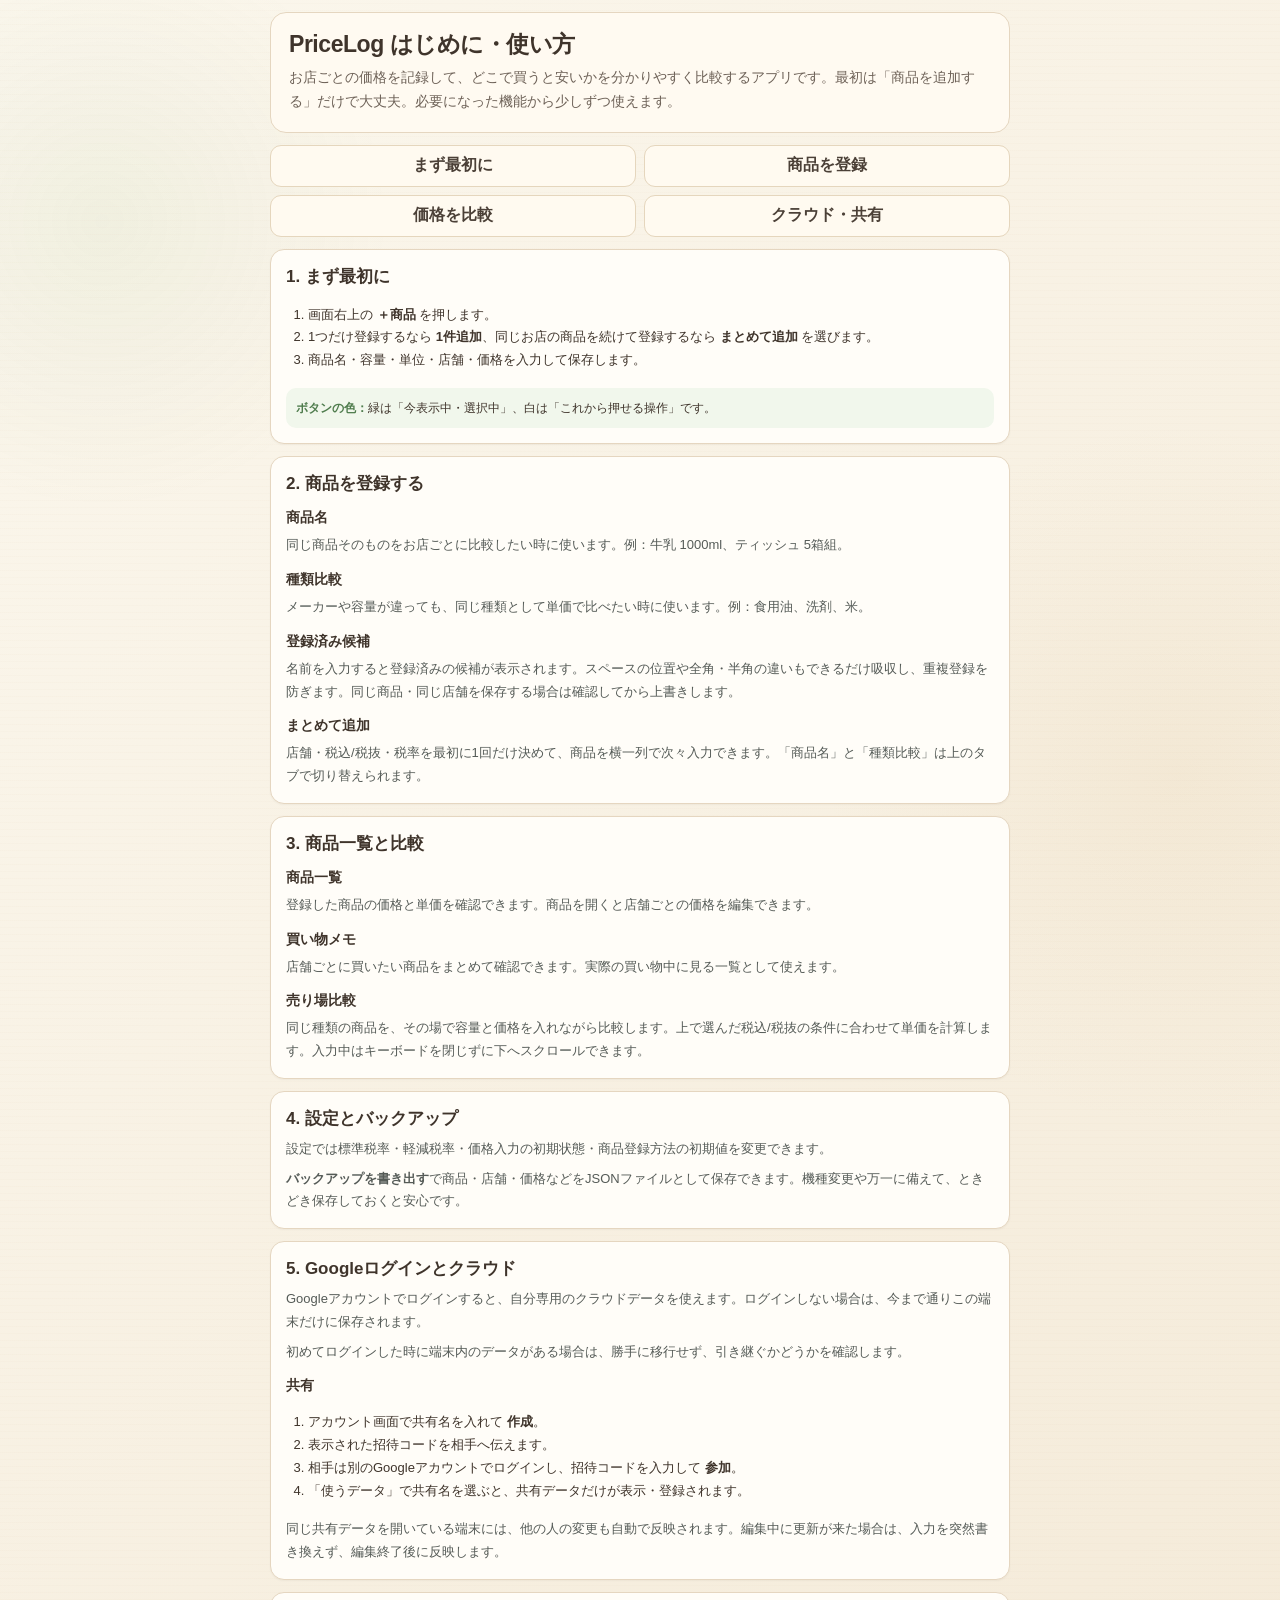
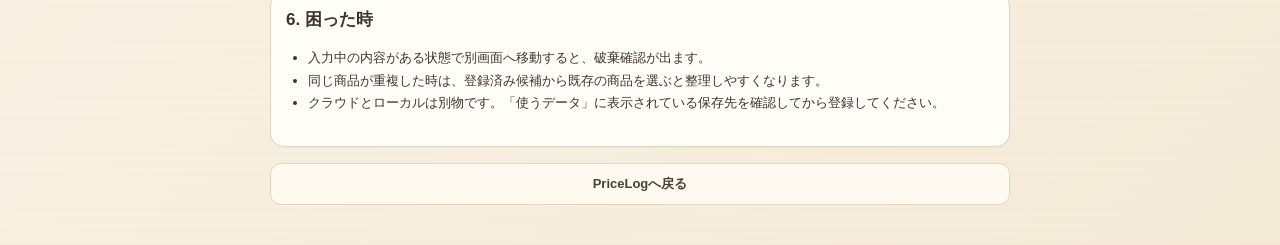
==== commit 0d8e2d53: "Add files via upload" ====
--- a/guide.html
+++ b/guide.html
@@ -1,354 +1,13 @@
 <!doctype html>
-<html lang="ja">
-<head>
-  <meta charset="utf-8">
-  <meta name="viewport" content="width=device-width,initial-scale=1,viewport-fit=cover">
-  <meta name="theme-color" content="#f7f7f5">
-  <title>はじめに・使い方 | PriceLog</title>
-  <link rel="manifest" href="./manifest.webmanifest?v=0.85">
-  <link rel="apple-touch-icon" href="./icon-192-v058.png">
-  <link rel="stylesheet" href="./style.css?v=0.85">
-</head>
-<body class="guide-body">
-  <header class="guide-topbar">
-    <a class="guide-back" href="./index.html">← PriceLogへ戻る</a>
-    <strong>はじめに・使い方</strong>
-  </header>
-
-  <main class="guide-main">
-    <section class="guide-hero">
-      <div class="guide-kicker">PriceLog GUIDE</div>
-      <h1>買う前に「どこが安い？」を<br>すぐ確認できるようにする</h1>
-      <p>
-        PriceLogは、商品ごとの価格を店舗別に記録して、
-        どの店で買うと安いかをすぐ確認するための価格管理ツールです。
-      </p>
-      <a class="primary guide-primary" href="#first-setup">最初の設定から始める</a>
-    </section>
-
-    <section class="guide-card guide-important">
-      <h2>最初に知っておくこと</h2>
-      <p>
-        Googleアカウントを使わない場合は、商品・店舗・価格・履歴などをこの端末のブラウザ内に保存します。
-        これまで通りローカル保存だけでも利用できます。
-      </p>
-      <p>
-        Googleでログインすると、現在この端末にあるデータを引き継いで複数端末で利用したり、共有グループで家族などと同じPriceLogを使えます。
-        ローカル利用時は、機種変更に備えて<strong>設定 → バックアップを書き出す</strong>も利用してください。
-      </p>
-    </section>
-
-    <section id="first-setup" class="guide-section">
-      <div class="guide-section-no">01</div>
-      <h2>初めて使う時の設定</h2>
-
-      <div class="guide-step">
-        <div class="guide-step-no">1</div>
-        <div>
-          <h3>PriceLogを開く</h3>
-          <p>
-            受け取ったPriceLogのURLをChromeやSafariで開きます。
-            そのままブラウザで使用できます。
-          </p>
-        </div>
-      </div>
-
-      <div class="guide-step">
-        <div class="guide-step-no">2</div>
-        <div>
-          <h3>ホーム画面に追加する（任意）</h3>
-          <p>
-            頻繁に使う場合はホーム画面へ追加すると、普通のアプリに近い感覚で起動できます。
-          </p>
-          <div class="guide-device-grid">
-            <div>
-              <strong>Android / Chrome</strong>
-              <p>ブラウザのメニューから「ホーム画面に追加」または「アプリをインストール」を選びます。</p>
-            </div>
-            <div>
-              <strong>iPhone / Safari</strong>
-              <p>共有ボタンから「ホーム画面に追加」を選びます。</p>
-            </div>
-          </div>
-        </div>
-      </div>
-
-      <div class="guide-step">
-        <div class="guide-step-no">3</div>
-        <div>
-          <h3>バーコード検索を使う場合はYahoo! Client IDを取得</h3>
-          <p>
-            手入力だけで使う場合、この設定は不要です。
-            バーコードから商品名などを検索したい場合は、
-            Yahoo!デベロッパーネットワークでClient ID（アプリケーションID）を取得します。
-          </p>
-          <ol class="guide-mini-list">
-            <li>Yahoo! JAPAN IDでYahoo!デベロッパーネットワークへログイン</li>
-            <li>アプリケーションを登録してClient IDを発行</li>
-            <li>発行されたClient IDをコピー</li>
-          </ol>
-          <a class="guide-external" href="https://developer.yahoo.co.jp/start/" target="_blank" rel="noopener noreferrer">
-            Yahoo!デベロッパーネットワーク ご利用ガイド ↗
-          </a>
-          <p class="guide-note">
-            Client IDはYahoo!のWeb APIを利用するために必要な識別子です。
-            「アプリケーションID」と表示される場合もあります。
-          </p>
-        </div>
-      </div>
-
-      <div class="guide-step">
-        <div class="guide-step-no">4</div>
-        <div>
-          <h3>Client IDをPriceLogへ登録</h3>
-          <ol class="guide-mini-list">
-            <li>PriceLog右上の「⚙」を開く</li>
-            <li>「バーコード検索」のYahoo!ショッピング Client IDへ貼り付ける</li>
-            <li>「接続テスト」を押す</li>
-            <li>「接続できたよ」と表示されたら、一番下の「設定を保存」を押す</li>
-          </ol>
-          <p class="guide-note">
-            PriceLog専用の中継サーバーは設定済みなので、中継URLを利用者が入力する必要はありません。
-          </p>
-        </div>
-      </div>
-    </section>
-
-    <section class="guide-section">
-      <div class="guide-section-no">ACCOUNT</div>
-      <h2>Googleログインと共有（任意）</h2>
-      <div class="guide-feature-grid">
-        <article class="guide-feature">
-          <h3>複数端末で使う</h3>
-          <p>右上のアカウントボタンからGoogleでログインします。初回は、この端末に保存済みのPriceLogデータをアカウント側へ引き継ぎます。</p>
-        </article>
-        <article class="guide-feature">
-          <h3>家族などと共有する</h3>
-          <p>共有を作成すると招待コードが発行されます。相手が同じ画面から招待コードを入力すると、同じPriceLogデータを共同で更新できます。</p>
-        </article>
-      </div>
-      <p class="guide-note">Googleを使わない場合は何もしなくて大丈夫です。引き続きローカル保存だけで利用できます。</p>
-    </section>
-
-    <section class="guide-section">
-      <div class="guide-section-no">02</div>
-      <h2>商品を登録する</h2>
-
-      <div class="guide-feature-grid">
-        <article class="guide-feature">
-          <h3>バーコードから登録</h3>
-          <p>
-            「＋商品」→「1件追加」→「📷 バーコードから追加」を押し、
-            カメラでJANコードを読み取ります。
-          </p>
-          <p>
-            カメラで読めない時はJANコードを直接入力して検索できます。
-            商品情報が見つかれば「商品名」と「種類」の候補を自動入力します。使う方だけが入力可能になり、もう一方の候補も保持されます。<br>
-            バーコード確認後は商品追加画面へ戻るので、そのまま店舗・価格まで続けて登録できます。
-          </p>
-        </article>
-
-        <article class="guide-feature">
-          <h3>手入力で登録</h3>
-          <p>
-            「＋商品」では最初に「商品名」か「種類比較」を選びます。選んだ側の入力欄だけが有効になるため、両方を入力する必要はありません。
-            商品名で登録する商品は商品ごとに内容量・単位を設定し、種類比較は店舗ごとに内容量・単位を設定します。店舗・価格も同じ画面でまとめて登録できます。
-          </p>
-          <p>
-            よみがなを入れておくと、五十音順で並びやすくなり、検索もしやすくなります。
-            入力中には登録済み名称の候補が表示され、空白位置などの表記差による二重登録を減らせます。
-          </p>
-          <p>
-            同じ店舗で複数商品を続けて登録する場合は「＋商品」→「まとめて追加」を使います。
-            店舗名・税込/税抜・税率を一度だけ入力し、「商品名」「種類比較」を切り替えながら横一列で追加できます。
-          </p>
-        </article>
-      </div>
-    </section>
-
-    <section class="guide-section">
-      <div class="guide-section-no">03</div>
-      <h2>店舗と価格を登録する</h2>
-
-      <div class="guide-step">
-        <div class="guide-step-no">1</div>
-        <div>
-          <h3>商品をタップして展開</h3>
-          <p>
-            商品を展開すると、その商品に登録している店舗と価格を編集できます。
-            スマホでは横スクロールを使わず、店舗情報を上下2段で表示します。
-            編集内容は「保存」を押した時に確定します。「キャンセル」なら変更前に戻ります。
-          </p>
-        </div>
-      </div>
-
-      <div class="guide-step">
-        <div class="guide-step-no">2</div>
-        <div>
-          <h3>店舗を追加して価格を入力</h3>
-          <p>
-            店舗名、価格、税込・税抜、税率などを入力します。
-            入力した内容から税込価格と税込単価を自動計算します。
-            同じ商品・同じ店舗がすでにある場合は確認後に上書きし、二重登録を防ぎます。
-          </p>
-        </div>
-      </div>
-
-      <div class="guide-step">
-        <div class="guide-step-no">3</div>
-        <div>
-          <h3>「最安」で買う店を判断</h3>
-          <div class="guide-symbols">
-            <div><strong>最安</strong><span>登録している店舗の中で税込価格が最も安い店</span></div>
-          </div>
-          <p>
-            商品一覧では「最安」バッジ・店舗名・税込価格を表示します。
-            商品を開くと、各店舗の入力価格・税込/税抜・税率・税込価格・税込単価を確認できます。
-          </p>
-        </div>
-      </div>
-    </section>
-
-    <section class="guide-section">
-      <div class="guide-section-no">04</div>
-      <h2>買い物前に使う機能</h2>
-
-      <div class="guide-feature-grid">
-        <article class="guide-feature">
-          <h3>検索</h3>
-          <p>商品名やよみがなから登録商品を絞り込めます。</p>
-        </article>
-        <article class="guide-feature">
-          <h3>買い物メモ</h3>
-          <p>
-            登録商品を店舗ごとにまとめ、購入予定をチェックできます。
-            品数・税込合計・絞り込み・リセットは店舗ごとに独立し、複数店舗で同じ商品を選んだ場合だけ店舗名つきで重複をお知らせします。
-            店内では価格・容量をまとめて編集し、保存すると商品一覧にも反映されます。
-          </p>
-        </article>
-        <article class="guide-feature">
-          <h3>売り場比較</h3>
-          <p>
-            同じ種類の商品を売り場で1行ずつ追加し、容量が違っても単価で比較できます。
-            税込/税抜の選択に合わせて単価の基準も切り替わります。
-            同じ種類・店舗の登録済みデータがある場合は先頭に表示され、比較対象としてそのまま使えます。
-            入力中は画面を作り直さないため、キーボードを表示したまま連続入力しやすくしています。
-          </p>
-        </article>
-        <article class="guide-feature">
-          <h3>店舗一括追加</h3>
-          <p>
-            複数の商品を選び、同じ店舗をまとめて追加できます。
-            新しいスーパーを登録した時に便利です。
-          </p>
-        </article>
-        <article class="guide-feature">
-          <h3>価格履歴</h3>
-          <p>
-            価格を変更すると履歴が残ります。
-            値上げ・値下げの確認に使えます。
-          </p>
-        </article>
-      </div>
-    </section>
-
-    <section class="guide-section">
-      <div class="guide-section-no">05</div>
-      <h2>データのバックアップ</h2>
-
-      <div class="guide-card">
-        <h3>書き出す</h3>
-        <p>
-          「⚙ 設定 → バックアップを書き出す」でJSONファイルを保存します。
-          商品・店舗・価格・履歴・設定などがバックアップされます。
-        </p>
-      </div>
-
-      <div class="guide-card">
-        <h3>別端末へ移す</h3>
-        <p>
-          新しい端末でPriceLogを開き、
-          「⚙ 設定 → バックアップを読み込む」から保存したJSONファイルを選びます。
-        </p>
-      </div>
-
-      <div class="guide-card">
-        <h3>別の端末に必要な商品だけ共有</h3>
-        <p>
-          「⚙ 設定 → 共有する商品を選ぶ」で商品を複数チェックし、共有ファイルをLINEなどへ渡せます。
-          受け取った側は「共有データを追加する」で差分だけを取り込みます。同じ商品・同じ店舗で内容が違う場合だけ、現在のデータか共有データのどちらを残すか選択します。
-        </p>
-        <p>
-          バックアップにはアプリバージョンとデータ形式のバージョンを記録します。新しい形式を古いPriceLogで安全に読めない場合は、更新を案内して取り込みを止めます。
-        </p>
-      </div>
-
-      <p class="guide-warning">
-        ブラウザのデータ削除、端末初期化、ブラウザ変更などでPriceLogのデータが消える場合があります。
-        大事なデータは定期的にバックアップしてください。
-      </p>
-    </section>
-
-    <section class="guide-section">
-      <div class="guide-section-no">06</div>
-      <h2>うまくいかない時</h2>
-
-      <details class="guide-faq">
-        <summary>バーコード検索で商品が見つからない</summary>
-        <p>
-          Yahoo! Client IDの接続テストを確認してください。
-          接続できていても商品データが登録されていないJANコードはあります。
-          その場合は商品名などを手入力して登録できます。
-        </p>
-      </details>
-
-      <details class="guide-faq">
-        <summary>別のスマホで商品が表示されない</summary>
-        <p>
-          PriceLogのデータは端末ごとのブラウザに保存されます。
-          元の端末でバックアップを書き出し、新しい端末で読み込んでください。
-        </p>
-      </details>
-
-      <details class="guide-faq">
-        <summary>画面が最新版にならない</summary>
-        <p>
-          ブラウザを再読み込みしてください。
-          ホーム画面から起動している場合は、一度閉じてから再起動すると更新されることがあります。
-        </p>
-      </details>
-    </section>
-
-    <section class="guide-section guide-privacy">
-      <div class="guide-section-no">07</div>
-      <h2>通信と広告について</h2>
-      <p>
-        PriceLogの商品・価格データは基本的に端末内へ保存されます。
-        バーコードの商品検索を行う時は、JANコードなどの検索情報がPriceLog専用の中継サーバーを経由して
-        Yahoo!ショッピングAPI等へ送信されます。
-      </p>
-      <p>
-        PriceLogは無料運営のため、一部画面に広告が表示されます。
-        広告を利用する必要はなく、通常の操作は広告をクリックしなくても行えます。
-      </p>
-    </section>
-
-    <section class="guide-cta">
-      <h2>準備できたらPriceLogへ</h2>
-      <p>まず1商品だけ登録して、よく行く店の価格を入れてみると使い方がすぐ掴めます。</p>
-      <a class="primary guide-primary" href="./index.html">PriceLogを開く</a>
-    </section>
-
-    <footer class="guide-footer">
-      PriceLog Ver.0.74
-    </footer>
-  
-      <section class="guide-section">
-        <h2>商品登録の初期値</h2>
-        <p>設定画面で「商品名／種類比較」の初期選択を変更できる。手入力・バーコード入力の両方で共通の初期値として使い、登録画面では毎回変更可能。</p>
-        <p>種類で登録した場合はJANコードを商品に紐づけない。よみがなは選択した名前から自動入力され、必要なら登録前に修正できる。</p>
-      </section>
-
-  </main>
-</body>
-</html>
+<html lang="ja"><head><meta charset="utf-8"><meta name="viewport" content="width=device-width,initial-scale=1,viewport-fit=cover"><meta name="theme-color" content="#f7f1e4"><title>PriceLog はじめに・使い方</title><link rel="stylesheet" href="./style.css?v=0.86"><style>
+.guide-page{max-width:760px;margin:0 auto;padding:12px 10px 40px}.guide-hero{padding:18px;border:1px solid #e5d6c0;border-radius:16px;background:#fffaf1}.guide-hero h1{margin:0 0 8px;font-size:23px}.guide-hero p{margin:0;color:#6e6258;line-height:1.7}.guide-nav{display:grid;grid-template-columns:repeat(2,minmax(0,1fr));gap:8px;margin:12px 0}.guide-nav a,.guide-back{display:flex;align-items:center;justify-content:center;min-height:42px;padding:8px 10px;border:1px solid #e5d6bd;border-radius:11px;background:#fffaf0;color:#4b4037;text-decoration:none;font-weight:700}.guide-card{margin-top:12px;padding:15px;border:1px solid #e5d6c0;border-radius:14px;background:#fffdf8}.guide-card h2{margin:0 0 8px;font-size:17px}.guide-card h3{margin:14px 0 5px;font-size:14px}.guide-card p,.guide-card li{font-size:13px;line-height:1.75}.guide-card ol,.guide-card ul{padding-left:22px}.guide-tip{padding:10px;border-radius:10px;background:#f1f7ec;font-size:12px;line-height:1.7}.guide-label{font-weight:800;color:#4f7c4d}.guide-back{margin-top:16px}@media(max-width:520px){.guide-nav{grid-template-columns:1fr}.guide-page{padding:8px 7px 32px}.guide-hero,.guide-card{padding:12px}}
+</style></head><body><main class="guide-page">
+<section class="guide-hero"><h1>PriceLog はじめに・使い方</h1><p>お店ごとの価格を記録して、どこで買うと安いかを分かりやすく比較するアプリです。最初は「商品を追加する」だけで大丈夫。必要になった機能から少しずつ使えます。</p></section>
+<nav class="guide-nav"><a href="#start">まず最初に</a><a href="#add">商品を登録</a><a href="#compare">価格を比較</a><a href="#share">クラウド・共有</a></nav>
+<section id="start" class="guide-card"><h2>1. まず最初に</h2><ol><li>画面右上の <b>＋商品</b> を押します。</li><li>1つだけ登録するなら <b>1件追加</b>、同じお店の商品を続けて登録するなら <b>まとめて追加</b> を選びます。</li><li>商品名・容量・単位・店舗・価格を入力して保存します。</li></ol><div class="guide-tip"><span class="guide-label">ボタンの色：</span>緑は「今表示中・選択中」、白は「これから押せる操作」です。</div></section>
+<section id="add" class="guide-card"><h2>2. 商品を登録する</h2><h3>商品名</h3><p>同じ商品そのものをお店ごとに比較したい時に使います。例：牛乳 1000ml、ティッシュ 5箱組。</p><h3>種類比較</h3><p>メーカーや容量が違っても、同じ種類として単価で比べたい時に使います。例：食用油、洗剤、米。</p><h3>登録済み候補</h3><p>名前を入力すると登録済みの候補が表示されます。スペースの位置や全角・半角の違いもできるだけ吸収し、重複登録を防ぎます。同じ商品・同じ店舗を保存する場合は確認してから上書きします。</p><h3>まとめて追加</h3><p>店舗・税込/税抜・税率を最初に1回だけ決めて、商品を横一列で次々入力できます。「商品名」と「種類比較」は上のタブで切り替えられます。</p></section>
+<section id="compare" class="guide-card"><h2>3. 商品一覧と比較</h2><h3>商品一覧</h3><p>登録した商品の価格と単価を確認できます。商品を開くと店舗ごとの価格を編集できます。</p><h3>買い物メモ</h3><p>店舗ごとに買いたい商品をまとめて確認できます。実際の買い物中に見る一覧として使えます。</p><h3>売り場比較</h3><p>同じ種類の商品を、その場で容量と価格を入れながら比較します。上で選んだ税込/税抜の条件に合わせて単価を計算します。入力中はキーボードを閉じずに下へスクロールできます。</p></section>
+<section class="guide-card"><h2>4. 設定とバックアップ</h2><p>設定では標準税率・軽減税率・価格入力の初期状態・商品登録方法の初期値を変更できます。</p><p><b>バックアップを書き出す</b>で商品・店舗・価格などをJSONファイルとして保存できます。機種変更や万一に備えて、ときどき保存しておくと安心です。</p></section>
+<section id="share" class="guide-card"><h2>5. Googleログインとクラウド</h2><p>Googleアカウントでログインすると、自分専用のクラウドデータを使えます。ログインしない場合は、今まで通りこの端末だけに保存されます。</p><p>初めてログインした時に端末内のデータがある場合は、勝手に移行せず、引き継ぐかどうかを確認します。</p><h3>共有</h3><ol><li>アカウント画面で共有名を入れて <b>作成</b>。</li><li>表示された招待コードを相手へ伝えます。</li><li>相手は別のGoogleアカウントでログインし、招待コードを入力して <b>参加</b>。</li><li>「使うデータ」で共有名を選ぶと、共有データだけが表示・登録されます。</li></ol><p>同じ共有データを開いている端末には、他の人の変更も自動で反映されます。編集中に更新が来た場合は、入力を突然書き換えず、編集終了後に反映します。</p></section>
+<section class="guide-card"><h2>6. 困った時</h2><ul><li>入力中の内容がある状態で別画面へ移動すると、破棄確認が出ます。</li><li>同じ商品が重複した時は、登録済み候補から既存の商品を選ぶと整理しやすくなります。</li><li>クラウドとローカルは別物です。「使うデータ」に表示されている保存先を確認してから登録してください。</li></ul></section>
+<a class="guide-back" href="./index.html">PriceLogへ戻る</a></main></body></html>
--- a/style.css
+++ b/style.css
@@ -285,223 +285,8 @@
 }
 
 .template-summary{margin-top:6px;font-size:11px;color:var(--muted)}
-.template-dialog{width:min(96vw,860px)}
-.template-editor{padding:12px}
-.template-editor-sub{margin-top:2px;font-size:11px;color:var(--muted)}
-.template-editor-section{padding:10px 0;border-top:1px solid var(--line)}
-.template-editor-section:first-of-type{border-top:0}
-.template-section-head{display:flex;align-items:center;justify-content:space-between;gap:8px;margin-bottom:7px}
-.template-section-head>strong{font-size:14px}
-.template-section-actions{display:flex;flex-wrap:wrap;justify-content:flex-end;gap:4px}
-.template-product-add{display:grid;grid-template-columns:minmax(120px,1.3fr) minmax(110px,1fr) 76px 66px 70px auto;gap:4px;margin-bottom:6px}
-.template-store-add{display:grid;grid-template-columns:minmax(150px,1fr) auto;gap:5px;margin-bottom:6px}
-.template-product-add input,.template-product-add select,.template-store-add input{
-  min-width:0;height:36px;border:1px solid var(--line);border-radius:7px;background:#fff;padding:0 7px;font-size:14px;color:var(--text)
-}
-.template-entry-list{display:flex;flex-direction:column;gap:3px}
-.template-entry-row{display:grid;align-items:center;gap:5px;min-height:37px;padding:3px 5px;border:1px solid #e7e7e4;border-radius:7px;background:#fff}
-.template-product-row{grid-template-columns:28px minmax(120px,1.4fr) minmax(90px,1fr) 76px 58px 58px 32px}
-.template-store-row{grid-template-columns:28px minmax(160px,1fr) 32px}
-.template-entry-check{width:18px;height:18px;margin:0;accent-color:var(--accent)}
-.template-entry-name{font-size:12px;font-weight:700;min-width:0;white-space:nowrap;overflow:hidden;text-overflow:ellipsis}
-.template-entry-reading{font-size:10px;color:var(--muted);min-width:0;white-space:nowrap;overflow:hidden;text-overflow:ellipsis}
-.template-entry-meta{font-size:11px;color:var(--muted);white-space:nowrap}
-.template-entry-delete{height:28px;width:28px;border:1px solid #e3c5c2;border-radius:6px;background:#fff7f6;color:var(--danger);font-weight:700}
-.template-empty{padding:12px 6px;text-align:center;font-size:11px;color:var(--muted)}
-.template-editor-actions{display:flex;justify-content:flex-end;gap:7px;padding-top:10px;border-top:1px solid var(--line)}
-@media(max-width:700px){
-  .template-dialog{width:calc(100vw - 12px)}
-  .template-editor{padding:9px}
-  .template-product-add{grid-template-columns:1fr 1fr 74px}
-  .template-product-add #tplProductUnit,.template-product-add #tplProductTax,.template-product-add #btnAddTemplateProduct{min-width:0}
-  .template-product-row{grid-template-columns:28px minmax(125px,1fr) 92px 66px 52px 32px}
-  .template-product-row .template-entry-reading{display:none}
-  .template-entry-list{overflow-x:auto}
-  .template-product-row{min-width:470px}
-  .template-editor-actions{flex-direction:column}
-  .template-editor-actions .primary,.template-editor-actions .ghost{width:100%;min-height:42px}
-}
-
 .field-hint{display:block;margin-top:3px;font-size:10px;color:var(--muted)}
 
-.barcode-launch{
-  width:100%;
-  min-height:42px;
-  margin-bottom:10px;
-  border:1px solid var(--line);
-  border-radius:9px;
-  background:#fff;
-  color:var(--text);
-  font-weight:700;
-  cursor:pointer;
-}
-.barcode-dialog{width:min(96vw,560px)}
-.barcode-wrap{padding:12px}
-.barcode-sub{margin-top:2px;font-size:10px;color:var(--muted)}
-.barcode-camera-section{position:relative;margin-top:8px}
-.barcode-video{
-  width:100%;
-  aspect-ratio:4/3;
-  display:block;
-  object-fit:cover;
-  border-radius:10px;
-  border:1px solid var(--line);
-  background:#fff;
-}
-.barcode-guide{
-  position:absolute;
-  left:10%;
-  right:10%;
-  top:27%;
-  height:32%;
-  border:2px solid rgba(80,80,80,.75);
-  border-radius:10px;
-  pointer-events:none;
-  box-shadow:0 0 0 999px rgba(255,255,255,.12);
-}
-.barcode-guide span{
-  position:absolute;
-  left:8%;
-  right:8%;
-  top:50%;
-  height:2px;
-  background:rgba(80,80,80,.8);
-}
-.barcode-message{margin:6px 0;font-size:11px;color:var(--muted)}
-.barcode-manual{display:grid;grid-template-columns:minmax(0,1fr) auto;gap:5px;margin-top:10px}
-.barcode-manual input,.barcode-edit-grid input,.barcode-edit-grid select{
-  width:100%;
-  min-width:0;
-  height:38px;
-  border:1px solid var(--line);
-  border-radius:8px;
-  padding:0 9px;
-  background:#fff;
-  color:var(--text);
-  font-size:16px;
-}
-.barcode-result{
-  margin-top:10px;
-  padding-top:10px;
-  border-top:1px solid var(--line);
-}
-.barcode-result-code{font-size:11px;color:var(--muted)}
-.barcode-choice-title{margin:9px 0 5px;font-size:12px;font-weight:700}
-.barcode-choice{
-  display:flex;
-  align-items:center;
-  gap:7px;
-  min-height:45px;
-  padding:6px 8px;
-  margin-bottom:5px;
-  border:1px solid var(--line);
-  border-radius:9px;
-  background:#fff;
-}
-.barcode-choice input{width:19px;height:19px;accent-color:var(--accent)}
-.barcode-choice span{display:flex;flex-direction:column;min-width:0}
-.barcode-choice small{font-size:9px;color:var(--muted)}
-.barcode-choice strong{font-size:13px;white-space:normal;overflow-wrap:anywhere}
-.barcode-choice.disabled{opacity:.45}
-.barcode-edit-grid{
-  display:grid;
-  grid-template-columns:1fr 1fr;
-  gap:7px;
-  margin:10px 0;
-}
-.barcode-edit-grid label{font-size:10px;color:var(--muted)}
-@media(max-width:520px){
-  .barcode-wrap{padding:9px}
-  .barcode-edit-grid{grid-template-columns:1fr 1fr}
-  .barcode-edit-grid label:nth-child(1),
-  .barcode-edit-grid label:nth-child(2){grid-column:1/-1}
-}
-
-
-/* Ver.0.27: バーコード追加画面を白背景へ統一 */
-#barcodeDialog,
-.barcode-dialog,
-.barcode-wrap,
-.barcode-camera-section,
-.barcode-result,
-.barcode-manual,
-.barcode-edit-grid{
-  background:#fff;
-}
-#barcodeDialog{
-  color:var(--text);
-}
-#barcodeDialog .dialog-head{
-  background:#fff;
-}
-#barcodeDialog input,
-#barcodeDialog select,
-#barcodeDialog button{
-  background-color:#fff;
-}
-#barcodeDialog .primary{
-  background:var(--accent);
-  color:#fff;
-}
-#barcodeDialog .barcode-choice{
-  background:#fff;
-}
-#barcodeDialog .barcode-video{
-  background:#fff;
-}
-#barcodeDialog .barcode-camera-section{
-  background:#fff;
-}
-#barcodeDialog .barcode-message{
-  color:var(--muted);
-}
-
-/* Ver.0.28: 商品追加ダイアログの×をフォーム外に固定 */
-#productDialog{position:relative}
-.product-dialog-close{
-  position:absolute;
-  top:8px;
-  right:8px;
-  z-index:20;
-}
-#productDialog .dialog-head{
-  padding-right:38px;
-}
-
-/* Ver.0.29: スマホでもバージョン番号を常時表示 */
-.app-version{
-  display:inline-block!important;
-  margin-left:4px;
-  font-size:9px!important;
-  font-weight:600;
-  color:var(--muted);
-  white-space:nowrap;
-  vertical-align:middle;
-}
-@media(max-width:520px){
-  .app-version{
-    display:inline-block!important;
-    font-size:8px!important;
-    margin-left:3px;
-  }
-}
-
-.barcode-api-actions{
-  display:flex;
-  gap:5px;
-  justify-content:flex-end;
-  margin-top:6px;
-}
-#yahooClientId{
-  width:100%;
-  min-height:40px;
-  margin-top:4px;
-  border:1px solid var(--line);
-  border-radius:8px;
-  background:#fff;
-  padding:0 9px;
-  font-size:14px;
-}
 
 
 
@@ -529,7 +314,6 @@
   margin-top:2px;
 }
 
-/* バーコード検索で取得できた商品画像 */
 .product-image-wrap{
   display:flex;
   justify-content:center;
@@ -914,7 +698,6 @@
   }
 }
 
-/* Ver.0.39: バーコード追加画面の初期表示を白背景へ */
 
 
 /* Ver.0.41: 商品設定の商品画像管理 */
@@ -951,7 +734,6 @@
 
 
 
-/* Ver.0.48: バーコード登録の初期値・画像使用選択 */
 .setting-check-row{
   display:flex;
   align-items:center;
@@ -959,28 +741,7 @@
   margin-top:10px;
 }
 .setting-check-row input,
-.barcode-image-option input{
-  width:auto;
-  min-width:18px;
-  height:18px;
-  margin:0;
-}
-.barcode-register-options{
-  margin:12px 0 10px;
-  padding:10px;
-  border:1px solid var(--line);
-  border-radius:9px;
-  background:#fff;
-}
-.barcode-image-option{
-  display:flex;
-  align-items:center;
-  gap:8px;
-  font-weight:600;
-}
-.barcode-image-option:has(input:disabled){
-  opacity:.55;
-}
+
 
 /* Ver.0.51: 価格バッジ */
 .price-badge{
@@ -1086,16 +847,10 @@
   backdrop-filter:blur(8px);
 }
 
-/* Ver.0.51: 商品追加の×とバーコードボタンを分離 */
 #productDialog .dialog-head{min-height:38px;padding-right:44px;margin-bottom:8px}
-#productDialog .barcode-launch{margin-top:4px;margin-bottom:12px}
 .product-dialog-close{top:10px;right:10px}
 
-/* Ver.0.51: バーコード結果を1画面で確定しやすく */
-.barcode-result-actions{display:grid;grid-template-columns:1fr 1.25fr;gap:7px;margin-top:10px}
-.barcode-result-actions button{min-height:44px}
 @media(max-width:420px){
-  .barcode-result-actions{grid-template-columns:1fr}
 }
 /* Ver.0.51: 店舗削除×は常時ボタンとして見える */
 .st-delete{
@@ -1115,13 +870,6 @@
 .best-list-badge{flex:none}
 .product-card:not(.open) .best-price{font-size:13px;font-weight:700}
 
-/* Ver.0.53: バーコード検索の操作ボタンと説明文を分離 */
-#settingsDialog .barcode-api-actions{margin:8px 0 10px}
-#settingsDialog .barcode-api-actions + .template-note{margin-top:0;clear:both}
-@media(max-width:420px){
-  #settingsDialog .barcode-api-actions{flex-wrap:wrap}
-  #settingsDialog .barcode-api-actions button{flex:1 1 96px}
-}
 
 /* =========================================================
    PriceLog Ver.0.58 Natural Wood theme
@@ -1223,7 +971,7 @@
 .dialog::backdrop{background:rgba(62,48,35,.42)}
 .dialog-head strong,.settings-title{color:#4b3b2f}
 .settings-block{border-top-color:#eadcca}
-.bulk-store-bar,.barcode-result,.template-block{
+.bulk-store-bar,.template-block{
   background:#fffaf0!important;
   border-color:#e6d7bf!important;
   border-radius:14px!important;
@@ -1341,7 +1089,6 @@
 .merge-summary{padding:9px;border:1px solid #dfd0b9;border-radius:10px;background:#fff8e9}.merge-summary>strong{font-size:13px}.merge-count-grid{display:grid;grid-template-columns:1fr 1fr;gap:5px;margin-top:7px}.merge-count-grid span{padding:6px;border-radius:7px;background:#fff;font-size:11px}.merge-count-grid b{float:right}
 .merge-conflict-tools{display:flex;align-items:center;gap:6px;flex-wrap:wrap;margin:9px 0}.merge-conflict-tools span{font-size:11px;font-weight:700;margin-right:auto}
 .merge-conflict-list{display:flex;flex-direction:column;gap:8px}.merge-conflict-card{padding:8px;border:1px solid #e0d0b8;border-radius:10px;background:#fffaf2}.merge-conflict-card>strong{font-size:12px}.merge-choice-grid{display:grid;grid-template-columns:1fr 1fr;gap:6px;margin-top:6px}.merge-choice{display:flex!important;align-items:flex-start;gap:6px;padding:7px;border:1px solid var(--line);border-radius:8px;background:#fff;color:var(--text)!important;cursor:pointer}.merge-choice:has(input:checked){border-color:var(--accent);background:#f3f8ef}.merge-choice>input{width:17px!important;height:17px!important;margin:1px 0 0!important;flex:none;accent-color:var(--accent)}.merge-choice>span{display:flex;flex-direction:column;gap:2px;min-width:0}.merge-choice b{font-size:11px}.merge-choice span span{font-size:10px;line-height:1.35}.merge-choice small{font-size:9px;color:var(--muted)}.merge-no-conflict{padding:12px;text-align:center;color:var(--muted);font-size:11px}
-.barcode-edit-grid label.is-disabled{opacity:.48;filter:grayscale(.35)}
 
 @media(max-width:650px){
   .product-name-choice-grid{grid-template-columns:1fr}
@@ -2221,7 +1968,7 @@
 }
 
 
-/* Ver.0.85 cloud migration / live sync */
+/* Ver.0.86 cloud migration / live sync */
 .cloud-migration-dialog{width:min(92vw,480px)}
 .cloud-migration-actions{display:grid;gap:10px;margin-top:14px}
 .cloud-migration-actions button{width:100%;min-height:46px}
@@ -2229,3 +1976,37 @@
 .cloud-migration-note{display:block;margin-top:10px;color:var(--muted);line-height:1.6}
 .cloud-sync-banner{position:fixed;left:50%;top:calc(env(safe-area-inset-top,0px) + 8px);transform:translateX(-50%);z-index:4000;width:min(92vw,620px);padding:10px 14px;border:1px solid #c89f38;border-radius:12px;background:#fff7dc;color:#51411c;box-shadow:0 6px 24px rgba(0,0,0,.16);font-size:12px;font-weight:700;text-align:center}
 @media(max-width:650px){.cloud-sync-banner{font-size:11px;padding:9px 12px}.cloud-migration-dialog{width:min(94vw,480px)}}
+
+
+/* Ver.0.86: ボタン状態を統一。押す前は白、現在選択中だけ緑 */
+.primary,
+.ghost{
+  background:#fffaf0!important;
+  color:#5b4a3d!important;
+  border-color:#e5d6bd!important;
+}
+.view-jump.active,
+.view-jump[aria-current="page"],
+.bulk-kind-tabs button.active,
+.account-scope-btn.active,
+.shopping-filter.active,
+button.active[role="tab"],
+button[aria-selected="true"]{
+  background:linear-gradient(180deg,#6ca970,#57955d)!important;
+  border-color:#57955d!important;
+  color:#fff!important;
+  font-weight:700;
+}
+/* 危険操作だけは識別色を維持 */
+.danger-button{color:#fff!important}
+
+/* スマホのアカウントアイコン位置と画像表示を安定化 */
+.account-button{display:inline-flex!important;align-items:center!important;justify-content:center!important;vertical-align:middle;line-height:1!important}
+.account-avatar{display:block;width:100%;height:100%;object-fit:cover;border-radius:9px}
+.account-button #accountFallback{display:flex;align-items:center;justify-content:center;width:100%;height:100%;line-height:1}
+@media(max-width:650px){
+  #btnAccount{top:7px!important;height:36px!important;align-self:auto!important}
+}
+@media(max-width:360px){
+  #btnAccount{top:7px!important;height:34px!important}
+}
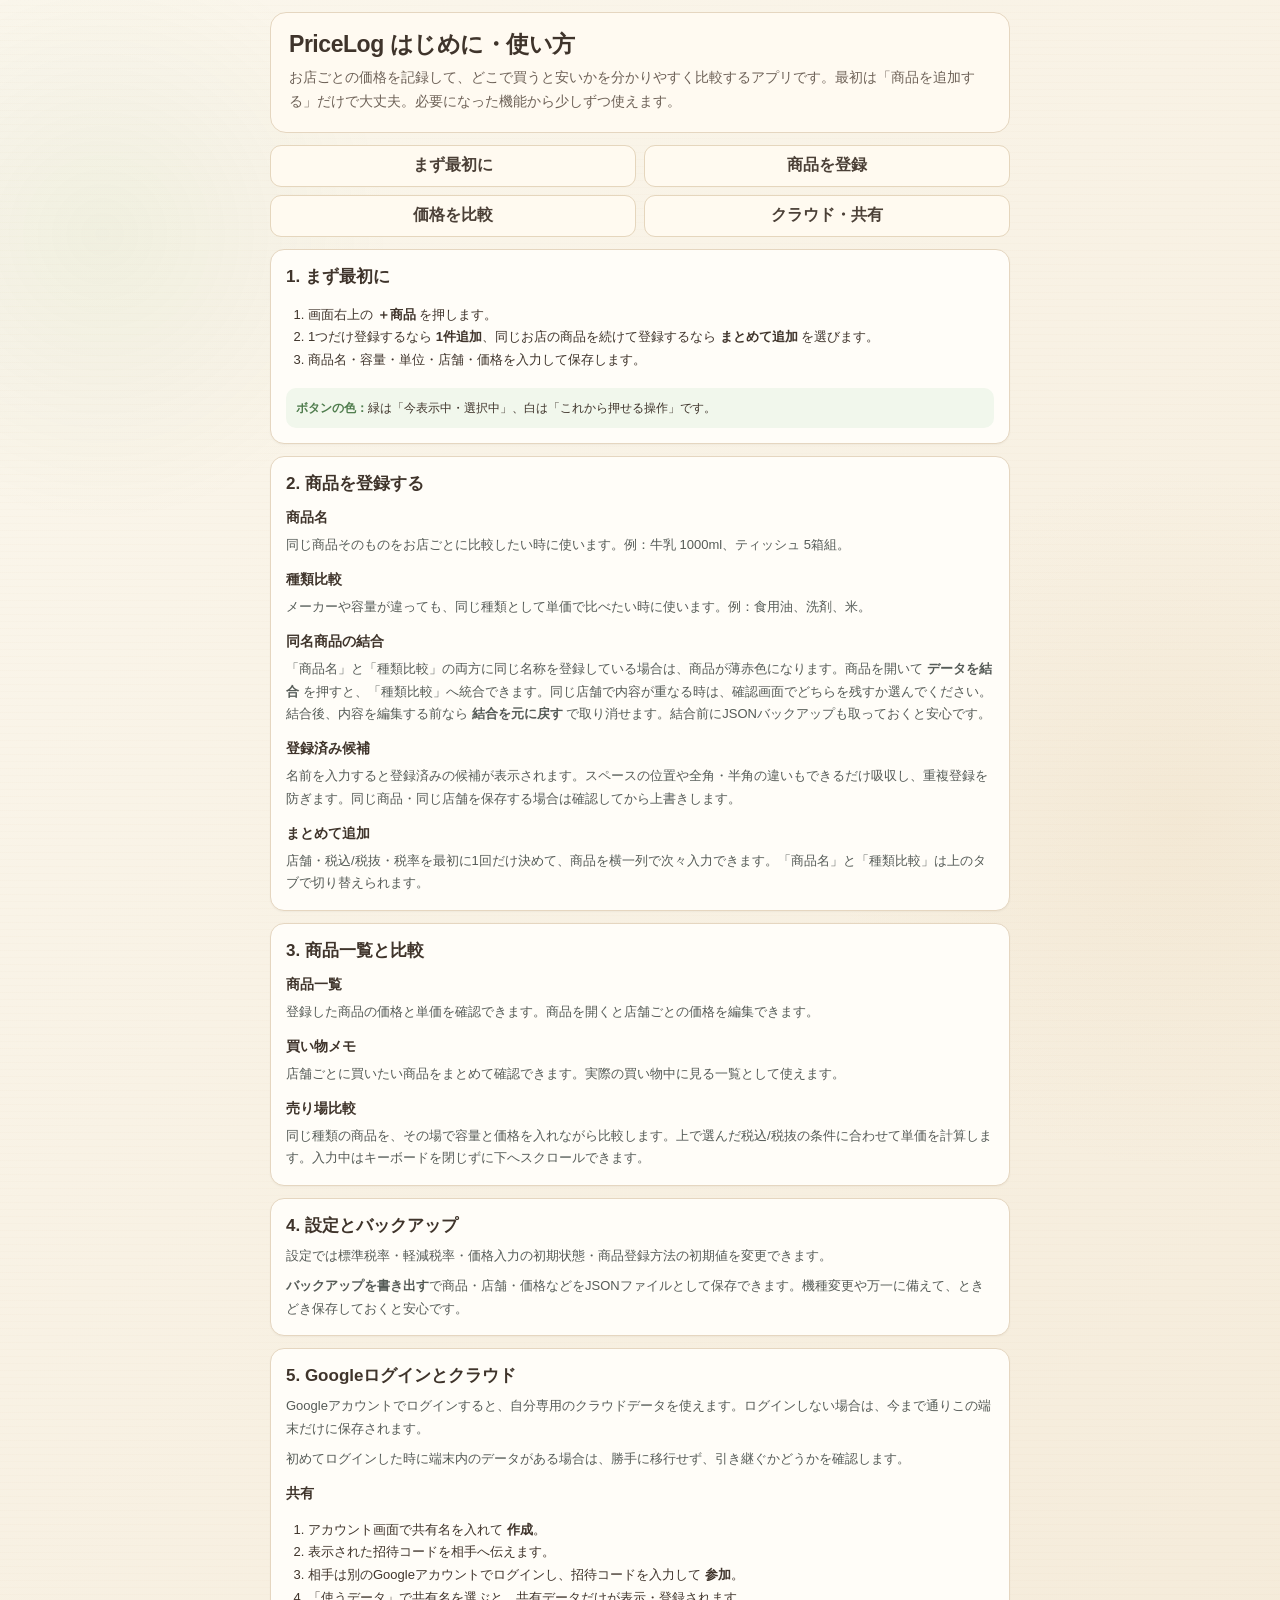
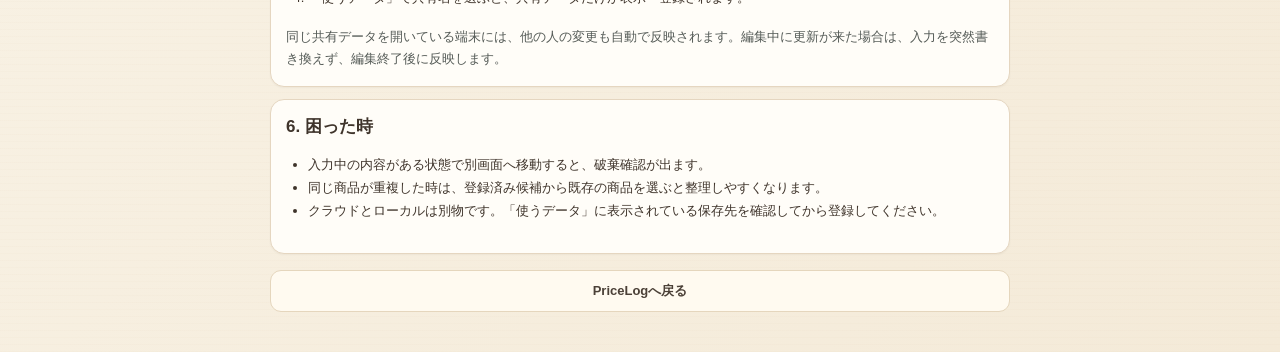
==== commit 107e3649: "Add files via upload" ====
--- a/guide.html
+++ b/guide.html
@@ -1,11 +1,11 @@
 <!doctype html>
-<html lang="ja"><head><meta charset="utf-8"><meta name="viewport" content="width=device-width,initial-scale=1,viewport-fit=cover"><meta name="theme-color" content="#f7f1e4"><title>PriceLog はじめに・使い方</title><link rel="stylesheet" href="./style.css?v=0.86"><style>
+<html lang="ja"><head><meta charset="utf-8"><meta name="viewport" content="width=device-width,initial-scale=1,viewport-fit=cover"><meta name="theme-color" content="#f7f1e4"><title>PriceLog はじめに・使い方</title><link rel="stylesheet" href="./style.css?v=0.91"><style>
 .guide-page{max-width:760px;margin:0 auto;padding:12px 10px 40px}.guide-hero{padding:18px;border:1px solid #e5d6c0;border-radius:16px;background:#fffaf1}.guide-hero h1{margin:0 0 8px;font-size:23px}.guide-hero p{margin:0;color:#6e6258;line-height:1.7}.guide-nav{display:grid;grid-template-columns:repeat(2,minmax(0,1fr));gap:8px;margin:12px 0}.guide-nav a,.guide-back{display:flex;align-items:center;justify-content:center;min-height:42px;padding:8px 10px;border:1px solid #e5d6bd;border-radius:11px;background:#fffaf0;color:#4b4037;text-decoration:none;font-weight:700}.guide-card{margin-top:12px;padding:15px;border:1px solid #e5d6c0;border-radius:14px;background:#fffdf8}.guide-card h2{margin:0 0 8px;font-size:17px}.guide-card h3{margin:14px 0 5px;font-size:14px}.guide-card p,.guide-card li{font-size:13px;line-height:1.75}.guide-card ol,.guide-card ul{padding-left:22px}.guide-tip{padding:10px;border-radius:10px;background:#f1f7ec;font-size:12px;line-height:1.7}.guide-label{font-weight:800;color:#4f7c4d}.guide-back{margin-top:16px}@media(max-width:520px){.guide-nav{grid-template-columns:1fr}.guide-page{padding:8px 7px 32px}.guide-hero,.guide-card{padding:12px}}
 </style></head><body><main class="guide-page">
 <section class="guide-hero"><h1>PriceLog はじめに・使い方</h1><p>お店ごとの価格を記録して、どこで買うと安いかを分かりやすく比較するアプリです。最初は「商品を追加する」だけで大丈夫。必要になった機能から少しずつ使えます。</p></section>
 <nav class="guide-nav"><a href="#start">まず最初に</a><a href="#add">商品を登録</a><a href="#compare">価格を比較</a><a href="#share">クラウド・共有</a></nav>
 <section id="start" class="guide-card"><h2>1. まず最初に</h2><ol><li>画面右上の <b>＋商品</b> を押します。</li><li>1つだけ登録するなら <b>1件追加</b>、同じお店の商品を続けて登録するなら <b>まとめて追加</b> を選びます。</li><li>商品名・容量・単位・店舗・価格を入力して保存します。</li></ol><div class="guide-tip"><span class="guide-label">ボタンの色：</span>緑は「今表示中・選択中」、白は「これから押せる操作」です。</div></section>
-<section id="add" class="guide-card"><h2>2. 商品を登録する</h2><h3>商品名</h3><p>同じ商品そのものをお店ごとに比較したい時に使います。例：牛乳 1000ml、ティッシュ 5箱組。</p><h3>種類比較</h3><p>メーカーや容量が違っても、同じ種類として単価で比べたい時に使います。例：食用油、洗剤、米。</p><h3>登録済み候補</h3><p>名前を入力すると登録済みの候補が表示されます。スペースの位置や全角・半角の違いもできるだけ吸収し、重複登録を防ぎます。同じ商品・同じ店舗を保存する場合は確認してから上書きします。</p><h3>まとめて追加</h3><p>店舗・税込/税抜・税率を最初に1回だけ決めて、商品を横一列で次々入力できます。「商品名」と「種類比較」は上のタブで切り替えられます。</p></section>
+<section id="add" class="guide-card"><h2>2. 商品を登録する</h2><h3>商品名</h3><p>同じ商品そのものをお店ごとに比較したい時に使います。例：牛乳 1000ml、ティッシュ 5箱組。</p><h3>種類比較</h3><p>メーカーや容量が違っても、同じ種類として単価で比べたい時に使います。例：食用油、洗剤、米。</p><h3>同名商品の結合</h3><p>「商品名」と「種類比較」の両方に同じ名称を登録している場合は、商品が薄赤色になります。商品を開いて <b>データを結合</b> を押すと、「種類比較」へ統合できます。同じ店舗で内容が重なる時は、確認画面でどちらを残すか選んでください。結合後、内容を編集する前なら <b>結合を元に戻す</b> で取り消せます。結合前にJSONバックアップも取っておくと安心です。</p><h3>登録済み候補</h3><p>名前を入力すると登録済みの候補が表示されます。スペースの位置や全角・半角の違いもできるだけ吸収し、重複登録を防ぎます。同じ商品・同じ店舗を保存する場合は確認してから上書きします。</p><h3>まとめて追加</h3><p>店舗・税込/税抜・税率を最初に1回だけ決めて、商品を横一列で次々入力できます。「商品名」と「種類比較」は上のタブで切り替えられます。</p></section>
 <section id="compare" class="guide-card"><h2>3. 商品一覧と比較</h2><h3>商品一覧</h3><p>登録した商品の価格と単価を確認できます。商品を開くと店舗ごとの価格を編集できます。</p><h3>買い物メモ</h3><p>店舗ごとに買いたい商品をまとめて確認できます。実際の買い物中に見る一覧として使えます。</p><h3>売り場比較</h3><p>同じ種類の商品を、その場で容量と価格を入れながら比較します。上で選んだ税込/税抜の条件に合わせて単価を計算します。入力中はキーボードを閉じずに下へスクロールできます。</p></section>
 <section class="guide-card"><h2>4. 設定とバックアップ</h2><p>設定では標準税率・軽減税率・価格入力の初期状態・商品登録方法の初期値を変更できます。</p><p><b>バックアップを書き出す</b>で商品・店舗・価格などをJSONファイルとして保存できます。機種変更や万一に備えて、ときどき保存しておくと安心です。</p></section>
 <section id="share" class="guide-card"><h2>5. Googleログインとクラウド</h2><p>Googleアカウントでログインすると、自分専用のクラウドデータを使えます。ログインしない場合は、今まで通りこの端末だけに保存されます。</p><p>初めてログインした時に端末内のデータがある場合は、勝手に移行せず、引き継ぐかどうかを確認します。</p><h3>共有</h3><ol><li>アカウント画面で共有名を入れて <b>作成</b>。</li><li>表示された招待コードを相手へ伝えます。</li><li>相手は別のGoogleアカウントでログインし、招待コードを入力して <b>参加</b>。</li><li>「使うデータ」で共有名を選ぶと、共有データだけが表示・登録されます。</li></ol><p>同じ共有データを開いている端末には、他の人の変更も自動で反映されます。編集中に更新が来た場合は、入力を突然書き換えず、編集終了後に反映します。</p></section>
--- a/style.css
+++ b/style.css
@@ -1194,7 +1194,11 @@
     align-items:center;
     min-width:0;
   }
-  .store-mobile-head .mobile-head-quantity{display:none;grid-template-columns:46px 40px;gap:3px}
+  .store-mobile-head .mobile-head-store-cell>.mh-store{grid-column:1/-1;grid-row:1}
+  .store-mobile-head .mobile-head-store-cell>.mh-product-info{display:none;grid-column:2;grid-row:1;min-width:92px}
+  .store-mobile-head .mobile-head-quantity{display:none;grid-column:1;grid-row:2;grid-template-columns:46px 40px;gap:3px}
+  .store-table.is-type .store-mobile-head .mobile-head-store-cell>.mh-store{grid-column:1;grid-row:1}
+  .store-table.is-type .store-mobile-head .mobile-head-store-cell>.mh-product-info{display:flex}
   .store-table.is-type .store-mobile-head .mobile-head-quantity{display:grid}
   .store-mobile-head .mh-delete{grid-area:hdelete}
   .store-mobile-head .mh-price{grid-area:hprice}
@@ -2010,3 +2014,89 @@
 @media(max-width:360px){
   #btnAccount{top:7px!important;height:34px!important}
 }
+
+
+/* Ver.0.87: スマホの商品詳細見出しを実際の入力配置に合わせる */
+@media(max-width:650px){
+  .store-table.is-type .store-mobile-head .mobile-head-store-cell{align-items:stretch}
+  .store-table.is-type .store-mobile-head .mh-product-info{justify-content:center;padding-left:3px}
+}
+
+/* Ver.0.88: 入力候補をモーダルより前面へ。商品追加・商品詳細の入力グリッドを整列 */
+.smart-suggestion-box[popover]{margin:0;inset:auto;position:fixed;z-index:2147483647}
+.smart-suggestion-box[popover]::backdrop{background:transparent}
+.product-add-store-card,.product-add-store-card *{box-sizing:border-box}
+.product-add-store-card label{display:flex;flex-direction:column;min-width:0;margin:0}
+.product-add-store-card input,.product-add-store-card select{width:100%!important;min-width:0!important}
+.quick-store-main,.quick-store-options,.quick-store-product-info,.quick-store-quantity{width:100%;min-width:0}
+.quick-store-main{grid-template-columns:minmax(0,1fr) 108px 42px;gap:7px;align-items:end}
+.quick-store-options{grid-template-columns:1fr 1fr!important;gap:7px;margin-top:7px}
+.quick-store-product-info{margin-top:7px}
+.quick-store-quantity{grid-template-columns:1fr 1fr;gap:7px;margin-top:7px}
+.product-add-store-card input,.product-add-store-card select,.product-add-store-card .qs-delete{height:42px!important;font-size:15px!important;margin-top:3px!important}
+.product-add-store-card .qs-delete{width:42px!important;margin-bottom:0!important}
+.product-add-store-card .unit-input{margin-top:3px!important}
+.product-add-store-card .unit-input>input{margin-top:0!important}
+.quick-store-result{margin-top:7px;min-height:18px}
+
+@media(max-width:650px){
+  .quick-store-main{grid-template-columns:minmax(0,1fr) 96px 42px;gap:6px}
+  .quick-store-options,.quick-store-quantity{gap:6px}
+  .product-add-store-card input,.product-add-store-card select,.product-add-store-card .qs-delete{height:40px!important;font-size:14px!important}
+
+  .store-table.is-type .store-mobile-head,.store-table.is-type .store-row{grid-template-columns:40px 50px 46px 72px 48px 50px 28px!important;column-gap:4px!important}
+  .store-table.is-type .store-mobile-head{grid-template-areas:"blank hstore hstore hpinfo hpinfo hpinfo hdelete" "blank hqty hqty hprice hptype htax hdelete" "blank hresult hresult hresult hresult hresult hresult"!important}
+  .store-table.is-type .store-mobile-head .mobile-head-store-cell{display:contents!important}
+  .store-table.is-type .store-mobile-head .mh-store{grid-area:hstore!important;justify-content:flex-start!important;padding-left:7px!important}
+  .store-table.is-type .store-mobile-head .mh-product-info{grid-area:hpinfo!important;display:flex!important;justify-content:flex-start!important;padding-left:7px!important;min-width:0!important}
+  .store-table.is-type .store-mobile-head .mobile-head-quantity{grid-area:hqty!important;display:grid!important;grid-template-columns:50px 46px!important;gap:4px!important}
+  .store-table.is-type .store-mobile-head .mh-price{grid-area:hprice!important}
+  .store-table.is-type .store-mobile-head .mh-ptype{grid-area:hptype!important}
+  .store-table.is-type .store-mobile-head .mh-tax{grid-area:htax!important}
+  .store-table.is-type .store-mobile-head .mh-result{grid-area:hresult!important}
+
+  .store-table.is-type .store-row{grid-template-areas:"mark store store pinfo pinfo pinfo delete" "mark qty qty price ptype tax delete" "mark result result result result result result"!important}
+  .store-table.is-type .store-row .st-store-cell{display:contents!important}
+  .store-table.is-type .store-row .st-store{grid-area:store!important;min-width:0!important;width:100%!important}
+  .store-table.is-type .store-row .st-product-info{grid-area:pinfo!important;display:block!important;min-width:0!important;width:100%!important}
+  .store-table.is-type .store-row .st-quantity-fields{grid-area:qty!important;display:grid!important;grid-template-columns:50px 46px!important;gap:4px!important;min-width:0!important}
+  .store-table.is-type .store-row .st-price-wrap{grid-area:price!important}
+  .store-table.is-type .store-row .st-price-type{grid-area:ptype!important}
+  .store-table.is-type .store-row .st-tax{grid-area:tax!important}
+  .store-table.is-type .store-row .st-delete{grid-area:delete!important}
+  .store-table.is-type .store-row .st-result-cell{grid-area:result!important}
+  .store-table.is-type .store-row input,.store-table.is-type .store-row select{height:36px!important;font-size:12px!important;box-sizing:border-box}
+  .store-table.is-type .store-row .st-quantity-fields input,.store-table.is-type .store-row .st-quantity-fields select{height:36px!important;font-size:11px!important}
+  .store-table.is-type .store-row::before{left:42px!important}
+}
+@media(max-width:380px){
+  .quick-store-main{grid-template-columns:minmax(0,1fr) 86px 40px}
+  .store-table.is-type .store-mobile-head,.store-table.is-type .store-row{grid-template-columns:38px 46px 42px 64px 44px 46px 26px!important;column-gap:3px!important}
+  .store-table.is-type .store-mobile-head .mobile-head-quantity,.store-table.is-type .store-row .st-quantity-fields{grid-template-columns:46px 42px!important;gap:3px!important}
+  .store-table.is-type .store-row::before{left:40px!important}
+}
+
+/* Ver.0.91: 異なる登録方式の同名商品と、安全な結合確認 */
+.product-card.kind-duplicate{background:#fff2f1;border-color:#e8b6b3}
+.product-card.kind-duplicate .product-summary{background:rgba(210,65,65,.025)}
+.kind-duplicate-label{display:inline-flex;align-items:center;flex:none;padding:2px 5px;border-radius:5px;background:#ffe0de;color:#95332d;font-size:10px;line-height:1.3;font-weight:700;white-space:normal}
+.product-merge-dialog{max-height:calc(100dvh - 22px);overflow:auto;width:min(94vw,610px)}
+.product-merge-inner{padding:12px}
+.product-merge-dialog .dialog-head{position:sticky;top:-12px;padding:9px 0;z-index:5;background:var(--panel)}
+.product-merge-help{font-size:12px;color:var(--muted);line-height:1.55;margin:9px 0}
+.product-merge-summary{border-radius:9px;background:#f8f1e6;padding:10px;font-size:12px;font-weight:700;line-height:1.65}
+.product-merge-conflicts{display:grid;gap:10px;margin:12px 0}
+.product-merge-conflict{border:1px solid #e9c9c5;border-radius:9px;padding:10px;background:#fff9f8}
+.product-merge-conflict>strong{font-size:13px}
+.product-merge-origin{margin:8px 0;white-space:pre-line;line-height:1.65;font-size:12px;color:#54433a}
+.product-merge-choices{display:flex;flex-direction:column;gap:6px}
+.product-merge-choice{display:flex!important;align-items:center;gap:8px;border:1px solid #ddd5c9;border-radius:7px;background:#fff;padding:9px!important;color:var(--text)!important;font-size:12px!important;cursor:pointer}
+.product-merge-choice:has(input:checked){border-color:var(--accent);background:#f1f8f1}
+.product-merge-choice input{width:17px!important;height:17px!important;flex:none;margin:0!important;accent-color:var(--accent)}
+.product-merge-empty{font-size:12px;color:var(--muted);line-height:1.6}
+@media(max-width:600px){
+  .kind-duplicate-label{font-size:9px}
+  .product-card.kind-duplicate .summary-main{flex-wrap:wrap;row-gap:2px}
+  .product-merge-dialog{width:96vw;max-height:calc(100dvh - 12px)}
+  .detail-toolbar{flex-wrap:wrap}
+}
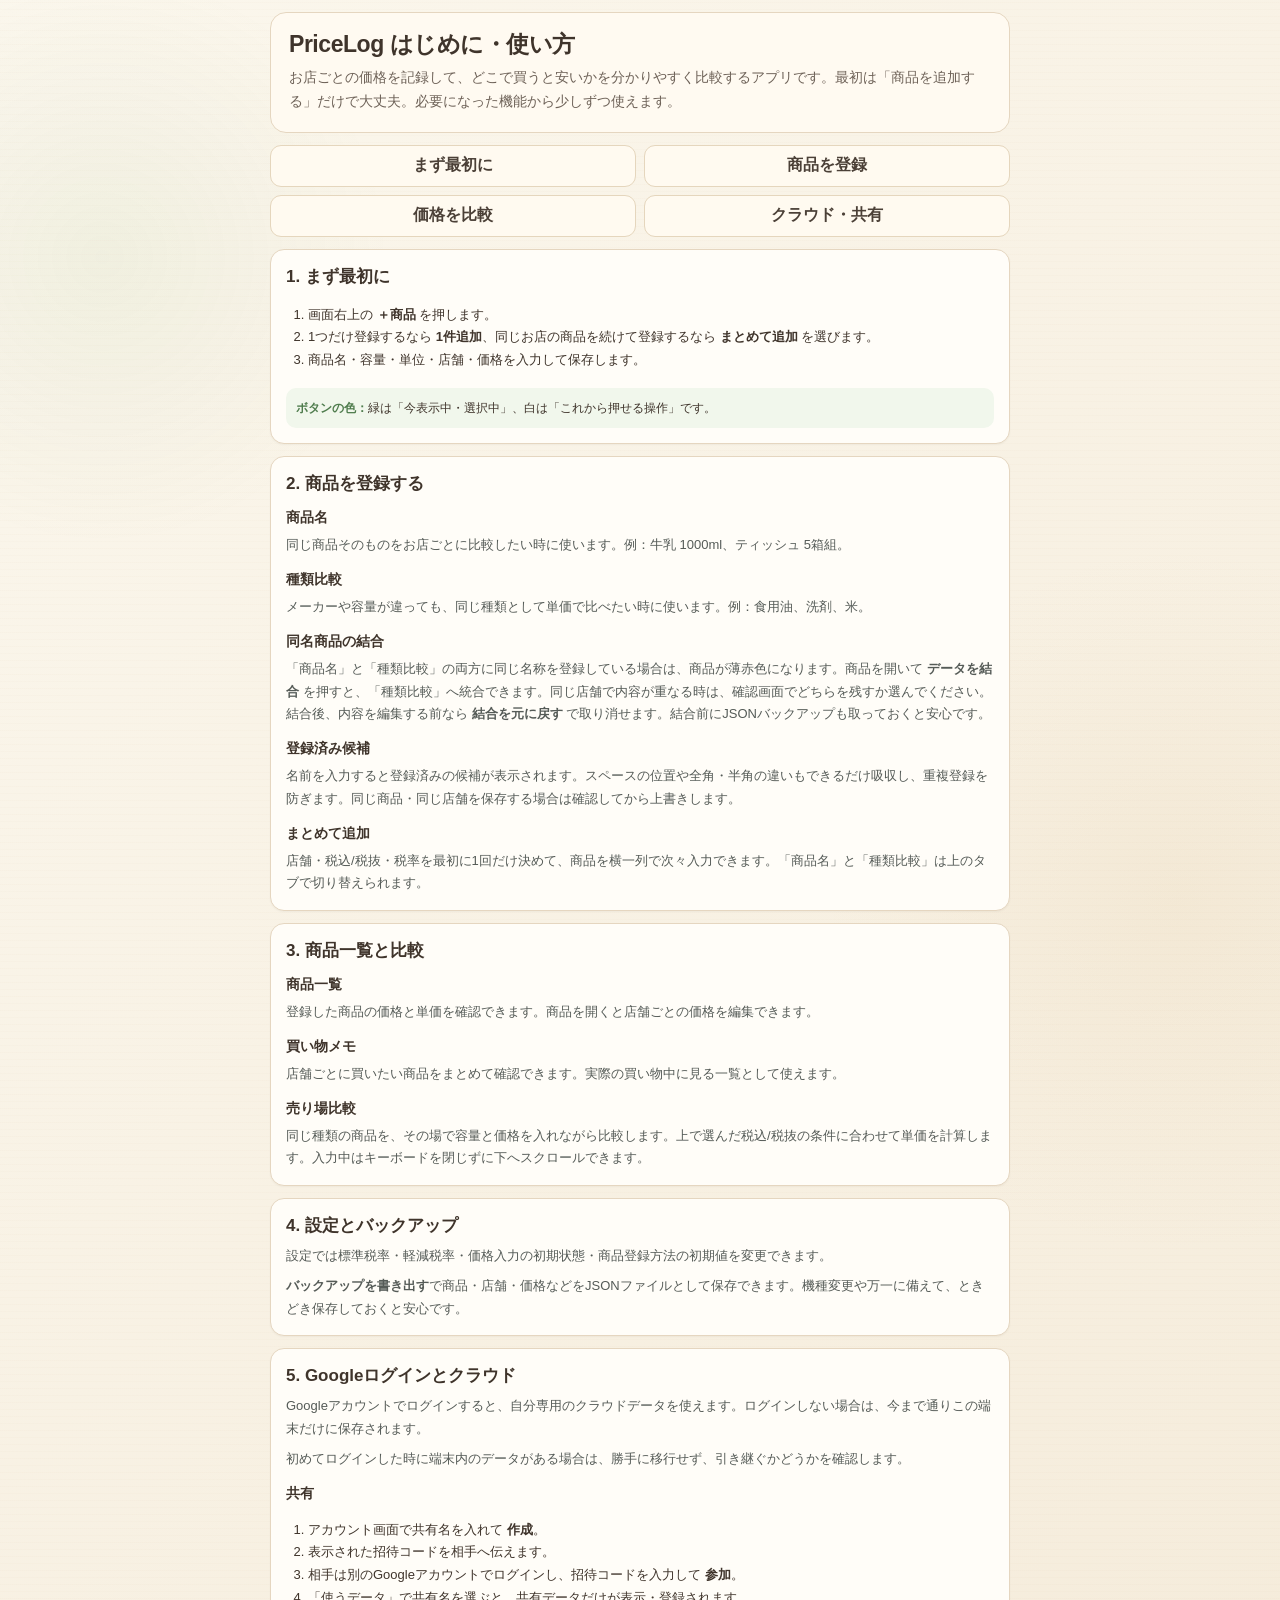
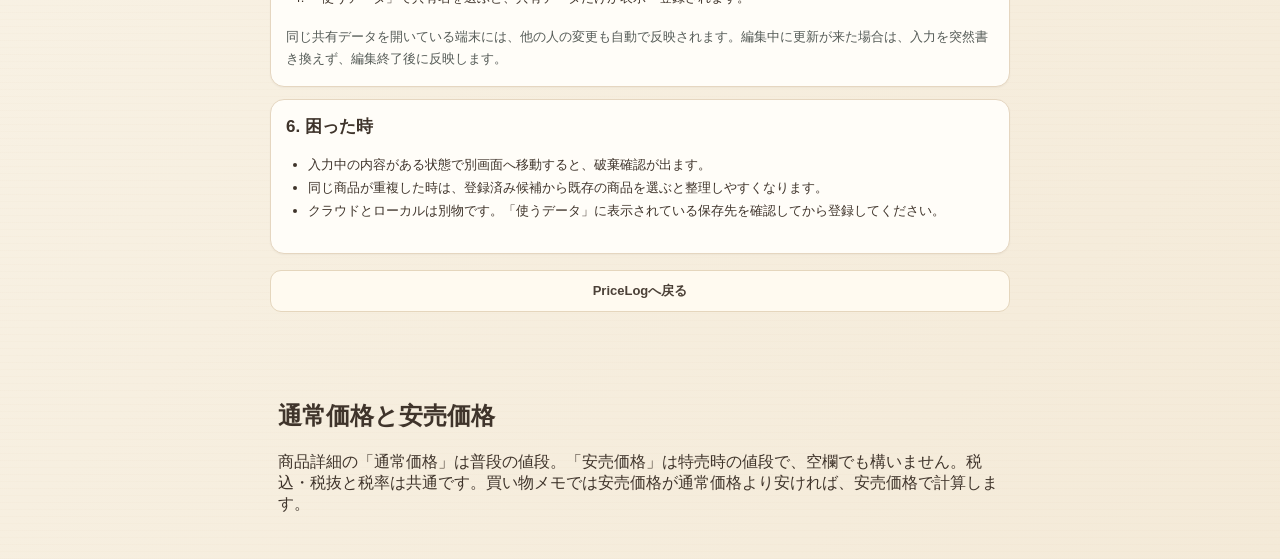
==== commit 4d9e5335: "Add files via upload" ====
--- a/guide.html
+++ b/guide.html
@@ -1,5 +1,5 @@
 <!doctype html>
-<html lang="ja"><head><meta charset="utf-8"><meta name="viewport" content="width=device-width,initial-scale=1,viewport-fit=cover"><meta name="theme-color" content="#f7f1e4"><title>PriceLog はじめに・使い方</title><link rel="stylesheet" href="./style.css?v=0.91"><style>
+<html lang="ja"><head><meta charset="utf-8"><meta name="viewport" content="width=device-width,initial-scale=1,viewport-fit=cover"><meta name="theme-color" content="#f7f1e4"><title>PriceLog はじめに・使い方</title><link rel="stylesheet" href="./style.css?v=0.92"><style>
 .guide-page{max-width:760px;margin:0 auto;padding:12px 10px 40px}.guide-hero{padding:18px;border:1px solid #e5d6c0;border-radius:16px;background:#fffaf1}.guide-hero h1{margin:0 0 8px;font-size:23px}.guide-hero p{margin:0;color:#6e6258;line-height:1.7}.guide-nav{display:grid;grid-template-columns:repeat(2,minmax(0,1fr));gap:8px;margin:12px 0}.guide-nav a,.guide-back{display:flex;align-items:center;justify-content:center;min-height:42px;padding:8px 10px;border:1px solid #e5d6bd;border-radius:11px;background:#fffaf0;color:#4b4037;text-decoration:none;font-weight:700}.guide-card{margin-top:12px;padding:15px;border:1px solid #e5d6c0;border-radius:14px;background:#fffdf8}.guide-card h2{margin:0 0 8px;font-size:17px}.guide-card h3{margin:14px 0 5px;font-size:14px}.guide-card p,.guide-card li{font-size:13px;line-height:1.75}.guide-card ol,.guide-card ul{padding-left:22px}.guide-tip{padding:10px;border-radius:10px;background:#f1f7ec;font-size:12px;line-height:1.7}.guide-label{font-weight:800;color:#4f7c4d}.guide-back{margin-top:16px}@media(max-width:520px){.guide-nav{grid-template-columns:1fr}.guide-page{padding:8px 7px 32px}.guide-hero,.guide-card{padding:12px}}
 </style></head><body><main class="guide-page">
 <section class="guide-hero"><h1>PriceLog はじめに・使い方</h1><p>お店ごとの価格を記録して、どこで買うと安いかを分かりやすく比較するアプリです。最初は「商品を追加する」だけで大丈夫。必要になった機能から少しずつ使えます。</p></section>
@@ -10,4 +10,4 @@
 <section class="guide-card"><h2>4. 設定とバックアップ</h2><p>設定では標準税率・軽減税率・価格入力の初期状態・商品登録方法の初期値を変更できます。</p><p><b>バックアップを書き出す</b>で商品・店舗・価格などをJSONファイルとして保存できます。機種変更や万一に備えて、ときどき保存しておくと安心です。</p></section>
 <section id="share" class="guide-card"><h2>5. Googleログインとクラウド</h2><p>Googleアカウントでログインすると、自分専用のクラウドデータを使えます。ログインしない場合は、今まで通りこの端末だけに保存されます。</p><p>初めてログインした時に端末内のデータがある場合は、勝手に移行せず、引き継ぐかどうかを確認します。</p><h3>共有</h3><ol><li>アカウント画面で共有名を入れて <b>作成</b>。</li><li>表示された招待コードを相手へ伝えます。</li><li>相手は別のGoogleアカウントでログインし、招待コードを入力して <b>参加</b>。</li><li>「使うデータ」で共有名を選ぶと、共有データだけが表示・登録されます。</li></ol><p>同じ共有データを開いている端末には、他の人の変更も自動で反映されます。編集中に更新が来た場合は、入力を突然書き換えず、編集終了後に反映します。</p></section>
 <section class="guide-card"><h2>6. 困った時</h2><ul><li>入力中の内容がある状態で別画面へ移動すると、破棄確認が出ます。</li><li>同じ商品が重複した時は、登録済み候補から既存の商品を選ぶと整理しやすくなります。</li><li>クラウドとローカルは別物です。「使うデータ」に表示されている保存先を確認してから登録してください。</li></ul></section>
-<a class="guide-back" href="./index.html">PriceLogへ戻る</a></main></body></html>+<a class="guide-back" href="./index.html">PriceLogへ戻る</a></main><section style="padding:12px 18px;max-width:760px;margin:16px auto"><h2>通常価格と安売価格</h2><p>商品詳細の「通常価格」は普段の値段。「安売価格」は特売時の値段で、空欄でも構いません。税込・税抜と税率は共通です。買い物メモでは安売価格が通常価格より安ければ、安売価格で計算します。</p></section></body></html>
--- a/style.css
+++ b/style.css
@@ -2100,3 +2100,120 @@
   .product-merge-dialog{width:96vw;max-height:calc(100dvh - 12px)}
   .detail-toolbar{flex-wrap:wrap}
 }
+
+/* Ver.0.92 通常価格・安売価格、商品詳細の入力位置と余白を統一 */
+.store-head,.store-mobile-head{display:none!important}
+.store-scroll,.store-table{overflow:visible!important;min-width:0!important;width:100%!important}
+.store-list{display:flex;flex-direction:column;gap:9px}
+.store-row,.store-table.is-type .store-row{
+  display:grid!important;
+  width:100%!important;
+  min-width:0!important;
+  grid-template-columns:40px minmax(100px,1.1fr) minmax(110px,1.25fr) minmax(88px,.85fr) minmax(88px,.85fr) 78px 68px 32px!important;
+  grid-template-areas:"mark store info price sale ptype tax delete" "mark qty qty result result result result delete"!important;
+  gap:7px!important;
+  align-items:center!important;
+  margin:0!important;
+  padding:10px 8px!important;
+  background:#fffdf8;
+  border:1px solid #e8d7bf!important;
+  border-radius:14px;
+  box-shadow:0 1px 4px rgba(86,64,35,.04);
+  isolation:auto!important;
+}
+.store-row::before,.store-row::after{content:none!important;display:none!important}
+.store-row .st-store-cell{display:contents!important;padding:0!important;margin:0!important}
+.store-row .best-mark{grid-area:mark!important;align-self:center!important;justify-content:center!important;min-width:0!important;padding:0!important;z-index:auto}
+.store-row .st-store{grid-area:store!important}
+.store-row .st-product-info{grid-area:info!important;display:block!important;margin:0!important;width:100%!important;color:#40362d!important;font-size:13px!important}
+.store-row .st-product-info.hidden{display:none!important}
+.store-row .st-quantity-fields{grid-area:qty!important;display:grid!important;grid-template-columns:minmax(0,1fr) minmax(0,1fr)!important;gap:7px!important;min-width:0!important}
+.store-row .st-quantity-fields.hidden{display:none!important}
+.store-row .st-price-wrap{grid-area:price!important}
+.store-row .st-sale-price-wrap{grid-area:sale!important}
+.store-row .st-price-type{grid-area:ptype!important}
+.store-row .st-tax{grid-area:tax!important}
+.store-row .st-delete{grid-area:delete!important;justify-self:center;width:30px!important;height:38px!important;margin:0!important}
+.store-row .st-result-cell{grid-area:result!important;display:flex!important;flex-wrap:wrap!important;align-items:center!important;justify-content:flex-end!important;gap:5px 14px!important;padding:0!important;min-width:0!important;background:transparent!important}
+.store-row .st-price-result,.store-row .st-unit,.store-row .st-sale-result{font-size:12px!important;color:#584636!important;text-align:left!important;overflow:visible!important;white-space:normal!important;text-overflow:clip!important;max-width:100%}
+.store-row .st-sale-result{color:#277a42!important;font-weight:700}
+.store-row input,.store-row select,.store-row .st-quantity-fields input,.store-row .st-quantity-fields select{box-sizing:border-box!important;width:100%!important;min-width:0!important;height:40px!important;font-size:14px!important;padding:0 8px!important;margin:0!important;border:1px solid #deccb4!important;border-radius:8px!important;background:#fff!important;line-height:1.25!important}
+.store-row select{padding-left:5px!important;padding-right:1px!important}
+.store-row input::placeholder{color:#a99f95!important;opacity:1;font-size:12px!important}
+.store-row .st-price-wrap,.store-row .st-sale-price-wrap{min-width:0!important;display:block!important;position:relative!important}
+.store-row .unit-input>input{padding-right:20px!important}
+.store-row .unit-input .input-unit-suffix{right:6px!important;font-size:11px!important}
+.store-row .st-quantity-fields input{padding:0 7px!important}
+.store-row .st-quantity-fields select{padding:0 4px!important}
+.store-table:not(.is-type) .store-row{grid-template-areas:"mark store store price sale ptype tax delete" "mark result result result result result result delete"!important}
+.store-table:not(.is-type) .store-row .st-product-info{display:none!important}
+.best-sale-inline{font-size:10px!important;font-weight:700!important;color:#2a7543!important;white-space:nowrap;line-height:1.2}
+.product-card:not(.open) .best-wrap{display:flex!important;width:auto!important;max-width:235px;flex-wrap:wrap;gap:2px 5px!important;align-content:center;justify-content:flex-end!important}
+.product-card:not(.open) .best-wrap .best-store-name{flex:1 1 auto;min-width:0}
+.product-card:not(.open) .best-wrap .best-price{width:auto!important;min-width:0!important}
+.product-card:not(.open) .best-wrap .best-sale-inline{flex:1 1 100%;text-align:right}
+/* 詳細の単価と結果は値があるときだけ。税区分は二文字で固定 */
+.store-row .st-price-type{min-width:74px!important}
+@media(max-width:790px){
+  .store-row,.store-table.is-type .store-row{
+    grid-template-columns:36px minmax(0,1fr) minmax(0,1fr) minmax(0,1fr) 30px!important;
+    grid-template-areas:"mark store info info delete" "mark qty price sale delete" "mark ptype ptype tax delete" "mark result result result delete"!important;
+    gap:6px!important;padding:8px 5px!important;
+  }
+  .store-table:not(.is-type) .store-row{
+    grid-template-areas:"mark store store store delete" "mark price price sale delete" "mark ptype ptype tax delete" "mark result result result delete"!important;
+  }
+  .store-row .st-quantity-fields{grid-template-columns:minmax(0,1fr) minmax(0,1fr)!important;gap:4px!important}
+  .store-row .st-price-type{min-width:0!important}
+  .store-row .st-price-result,.store-row .st-unit,.store-row .st-sale-result{font-size:11px!important}
+  .store-row .st-result-cell{justify-content:flex-start!important;padding:2px 4px!important;gap:3px 10px!important}
+  .store-row input,.store-row select,.store-row .st-quantity-fields input,.store-row .st-quantity-fields select{height:38px!important;font-size:13px!important;padding:0 5px!important}
+  .store-row .st-store,.store-row .st-product-info{min-width:0!important}
+  .store-row .st-sale-price-wrap{min-width:0!important}
+  .store-row .best-mark .price-badge{font-size:9px!important;padding:3px 2px!important}
+  .store-row .st-delete{height:36px!important}
+}
+@media(max-width:425px){
+  .store-row,.store-table.is-type .store-row{
+    grid-template-columns:35px minmax(0,1fr) minmax(0,1fr) minmax(0,1fr) 29px!important;
+    gap:5px!important;
+  }
+  .product-card:not(.open) .best-wrap{max-width:145px!important}
+  .product-card:not(.open) .best-wrap .best-sale-inline{font-size:9px!important}
+  .store-row .st-price-result,.store-row .st-unit,.store-row .st-sale-result{font-size:10px!important}
+  .store-row input::placeholder{font-size:11px!important}
+}
+/* 新規商品ダイアログの安売価格入力 */
+.quick-store-sale{margin-top:7px;max-width:100%}
+.quick-store-sale label{display:block}
+.quick-store-sale .unit-input{max-width:100%}
+.product-add-store-card input::placeholder{color:#a99f95}
+.bulk-add-row.is-product{grid-template-columns:minmax(170px,1.6fr) 76px 78px 90px 90px 100px 30px!important;min-width:730px}
+.bulk-add-row.is-type{grid-template-columns:minmax(130px,1.2fr) minmax(150px,1.4fr) 72px 76px 90px 90px 100px 30px!important;min-width:840px}
+/* 売り場比較。安売価格も個別に入力できる */
+.shelf-compare-row{grid-template-columns:38px minmax(105px,1fr) 134px 96px 96px 118px 27px!important;gap:5px!important}
+.shelf-sale-price-cell{min-width:0}
+.shelf-sale-price-cell input{width:100%!important}
+.shelf-compare-head{font-size:10px}
+@media(max-width:750px){
+ .shelf-compare-table{overflow-x:auto!important;-webkit-overflow-scrolling:touch}
+ .shelf-compare-row{min-width:665px!important}
+}
+/* 旧Ver.0.88の種類比較グリッド指定を完全に置き換える */
+.store-table.is-type .store-row .st-product-info{grid-area:info!important}
+.store-table.is-type .store-row .st-store-cell{display:contents!important}
+.store-table.is-type .store-row .st-price-wrap{grid-area:price!important}
+.store-table.is-type .store-row .st-sale-price-wrap{grid-area:sale!important}
+.store-table.is-type .store-row .st-quantity-fields{grid-area:qty!important}
+.store-table.is-type .store-row .st-result-cell{grid-area:result!important}
+.store-table.is-type .store-row .st-price-type{grid-area:ptype!important}
+.store-table.is-type .store-row .st-tax{grid-area:tax!important}
+.store-table.is-type .store-row .st-delete{grid-area:delete!important}
+.store-row .st-quantity-fields select{
+  appearance:none!important;-webkit-appearance:none!important;
+  background-image:url("data:image/svg+xml,%3Csvg xmlns='http://www.w3.org/2000/svg' viewBox='0 0 12 8'%3E%3Cpath d='m1 1 5 5 5-5' fill='none' stroke='%238b7b6c' stroke-width='1.5'/%3E%3C/svg%3E")!important;
+  background-repeat:no-repeat!important;background-size:9px 6px!important;
+  background-position:right 3px center!important;padding-right:13px!important;
+}
+.shelf-unit-price .shelf-normal-unit,.shelf-unit-price .shelf-sale-unit{display:block;font-size:11px;white-space:normal}
+.shelf-unit-price .shelf-sale-unit{color:#267a43;font-weight:700}
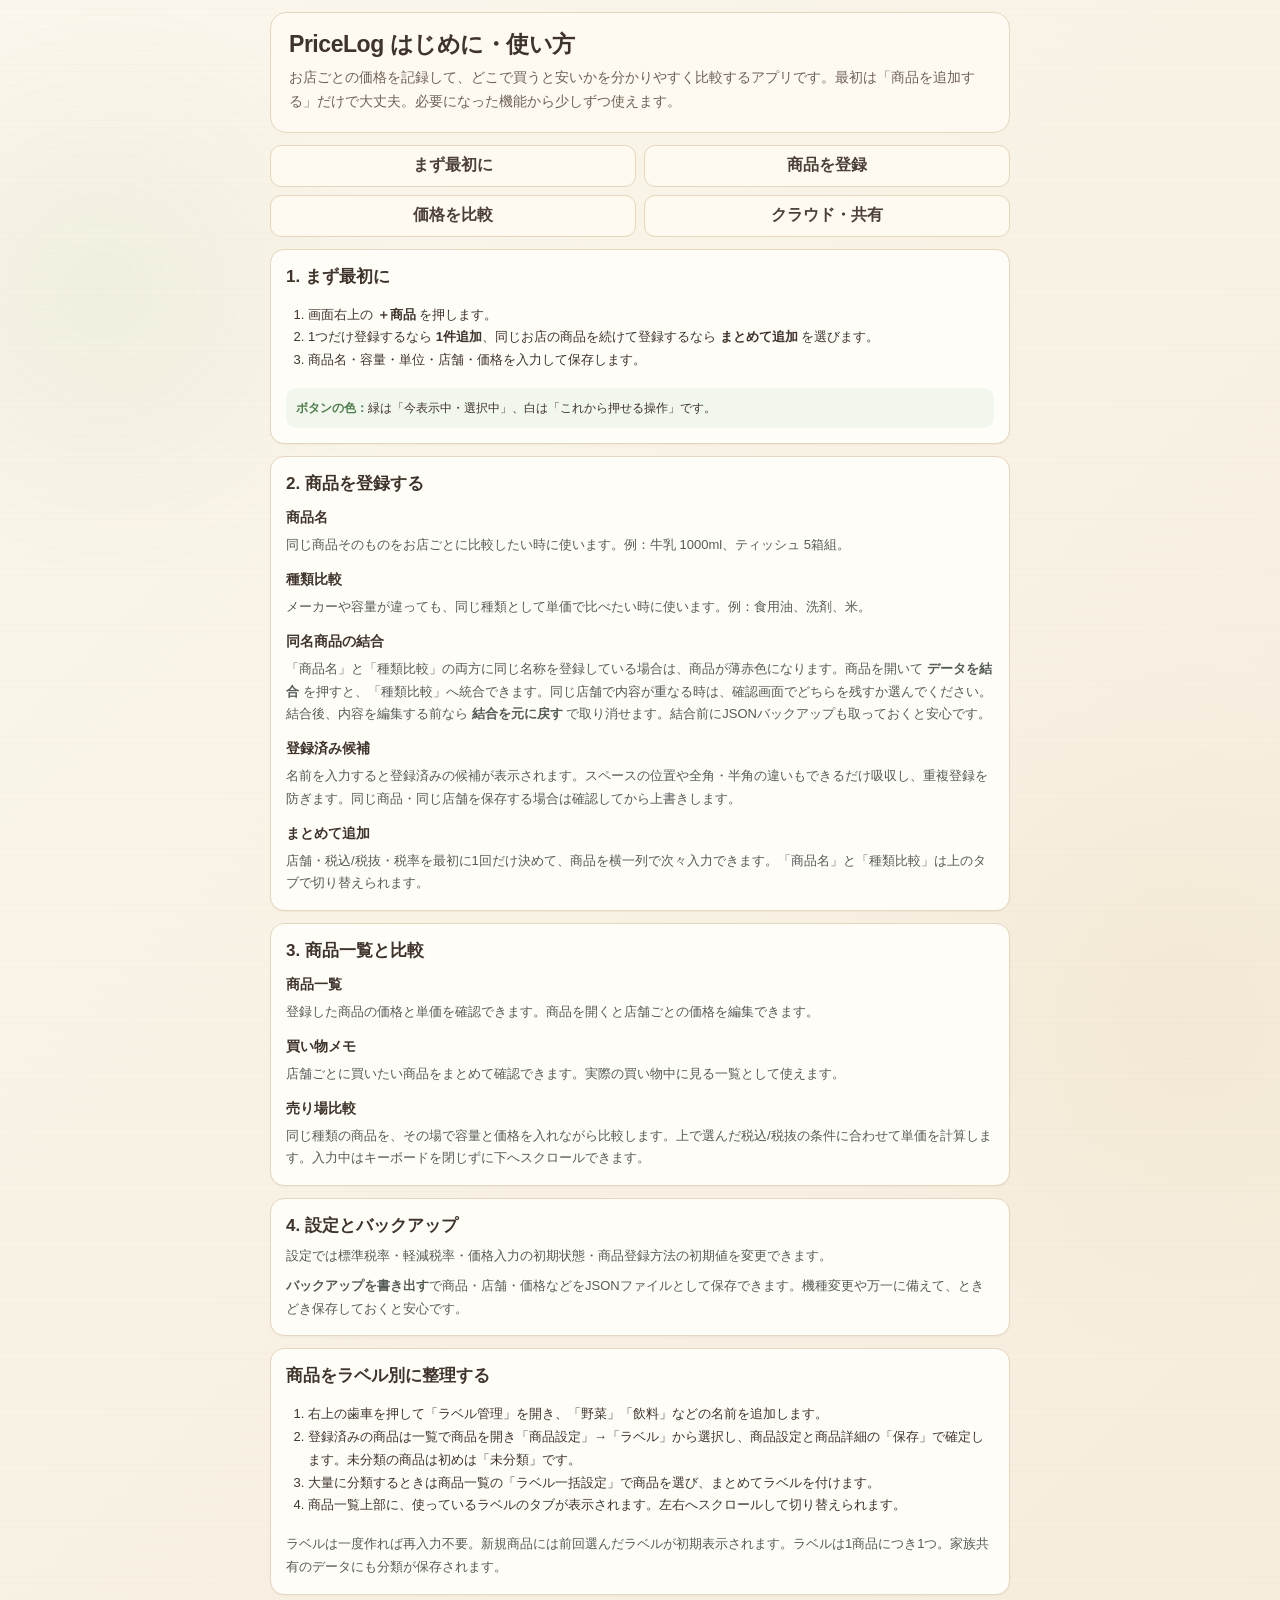
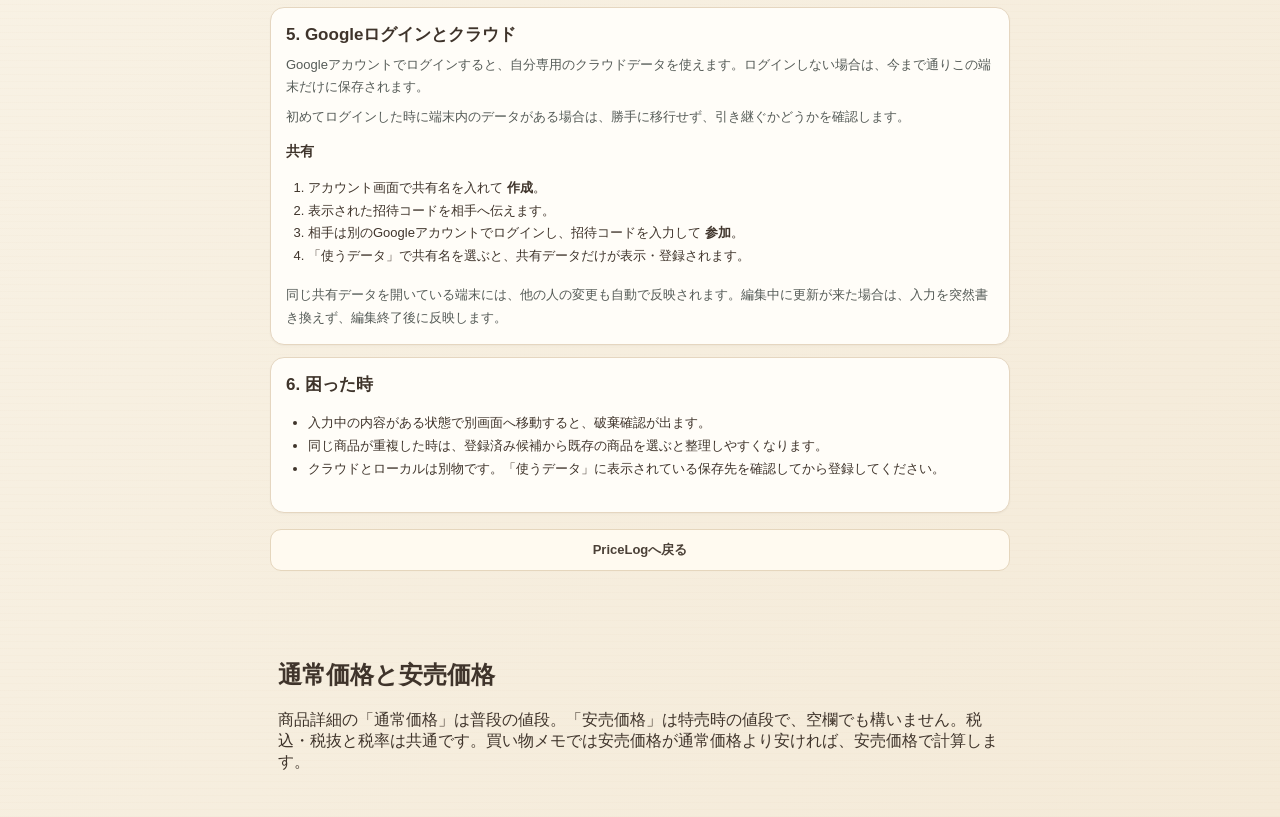
==== commit bdce65c9: "Add files via upload" ====
--- a/guide.html
+++ b/guide.html
@@ -1,5 +1,5 @@
 <!doctype html>
-<html lang="ja"><head><meta charset="utf-8"><meta name="viewport" content="width=device-width,initial-scale=1,viewport-fit=cover"><meta name="theme-color" content="#f7f1e4"><title>PriceLog はじめに・使い方</title><link rel="stylesheet" href="./style.css?v=0.92"><style>
+<html lang="ja"><head><meta charset="utf-8"><meta name="viewport" content="width=device-width,initial-scale=1,viewport-fit=cover"><meta name="theme-color" content="#f7f1e4"><title>PriceLog はじめに・使い方</title><link rel="stylesheet" href="./style.css?v=0.93"><style>
 .guide-page{max-width:760px;margin:0 auto;padding:12px 10px 40px}.guide-hero{padding:18px;border:1px solid #e5d6c0;border-radius:16px;background:#fffaf1}.guide-hero h1{margin:0 0 8px;font-size:23px}.guide-hero p{margin:0;color:#6e6258;line-height:1.7}.guide-nav{display:grid;grid-template-columns:repeat(2,minmax(0,1fr));gap:8px;margin:12px 0}.guide-nav a,.guide-back{display:flex;align-items:center;justify-content:center;min-height:42px;padding:8px 10px;border:1px solid #e5d6bd;border-radius:11px;background:#fffaf0;color:#4b4037;text-decoration:none;font-weight:700}.guide-card{margin-top:12px;padding:15px;border:1px solid #e5d6c0;border-radius:14px;background:#fffdf8}.guide-card h2{margin:0 0 8px;font-size:17px}.guide-card h3{margin:14px 0 5px;font-size:14px}.guide-card p,.guide-card li{font-size:13px;line-height:1.75}.guide-card ol,.guide-card ul{padding-left:22px}.guide-tip{padding:10px;border-radius:10px;background:#f1f7ec;font-size:12px;line-height:1.7}.guide-label{font-weight:800;color:#4f7c4d}.guide-back{margin-top:16px}@media(max-width:520px){.guide-nav{grid-template-columns:1fr}.guide-page{padding:8px 7px 32px}.guide-hero,.guide-card{padding:12px}}
 </style></head><body><main class="guide-page">
 <section class="guide-hero"><h1>PriceLog はじめに・使い方</h1><p>お店ごとの価格を記録して、どこで買うと安いかを分かりやすく比較するアプリです。最初は「商品を追加する」だけで大丈夫。必要になった機能から少しずつ使えます。</p></section>
@@ -8,6 +8,7 @@
 <section id="add" class="guide-card"><h2>2. 商品を登録する</h2><h3>商品名</h3><p>同じ商品そのものをお店ごとに比較したい時に使います。例：牛乳 1000ml、ティッシュ 5箱組。</p><h3>種類比較</h3><p>メーカーや容量が違っても、同じ種類として単価で比べたい時に使います。例：食用油、洗剤、米。</p><h3>同名商品の結合</h3><p>「商品名」と「種類比較」の両方に同じ名称を登録している場合は、商品が薄赤色になります。商品を開いて <b>データを結合</b> を押すと、「種類比較」へ統合できます。同じ店舗で内容が重なる時は、確認画面でどちらを残すか選んでください。結合後、内容を編集する前なら <b>結合を元に戻す</b> で取り消せます。結合前にJSONバックアップも取っておくと安心です。</p><h3>登録済み候補</h3><p>名前を入力すると登録済みの候補が表示されます。スペースの位置や全角・半角の違いもできるだけ吸収し、重複登録を防ぎます。同じ商品・同じ店舗を保存する場合は確認してから上書きします。</p><h3>まとめて追加</h3><p>店舗・税込/税抜・税率を最初に1回だけ決めて、商品を横一列で次々入力できます。「商品名」と「種類比較」は上のタブで切り替えられます。</p></section>
 <section id="compare" class="guide-card"><h2>3. 商品一覧と比較</h2><h3>商品一覧</h3><p>登録した商品の価格と単価を確認できます。商品を開くと店舗ごとの価格を編集できます。</p><h3>買い物メモ</h3><p>店舗ごとに買いたい商品をまとめて確認できます。実際の買い物中に見る一覧として使えます。</p><h3>売り場比較</h3><p>同じ種類の商品を、その場で容量と価格を入れながら比較します。上で選んだ税込/税抜の条件に合わせて単価を計算します。入力中はキーボードを閉じずに下へスクロールできます。</p></section>
 <section class="guide-card"><h2>4. 設定とバックアップ</h2><p>設定では標準税率・軽減税率・価格入力の初期状態・商品登録方法の初期値を変更できます。</p><p><b>バックアップを書き出す</b>で商品・店舗・価格などをJSONファイルとして保存できます。機種変更や万一に備えて、ときどき保存しておくと安心です。</p></section>
+<section class="guide-card"><h2>商品をラベル別に整理する</h2><ol><li>右上の歯車を押して「ラベル管理」を開き、「野菜」「飲料」などの名前を追加します。</li><li>登録済みの商品は一覧で商品を開き「商品設定」→「ラベル」から選択し、商品設定と商品詳細の「保存」で確定します。未分類の商品は初めは「未分類」です。</li><li>大量に分類するときは商品一覧の「ラベル一括設定」で商品を選び、まとめてラベルを付けます。</li><li>商品一覧上部に、使っているラベルのタブが表示されます。左右へスクロールして切り替えられます。</li></ol><p>ラベルは一度作れば再入力不要。新規商品には前回選んだラベルが初期表示されます。ラベルは1商品につき1つ。家族共有のデータにも分類が保存されます。</p></section>
 <section id="share" class="guide-card"><h2>5. Googleログインとクラウド</h2><p>Googleアカウントでログインすると、自分専用のクラウドデータを使えます。ログインしない場合は、今まで通りこの端末だけに保存されます。</p><p>初めてログインした時に端末内のデータがある場合は、勝手に移行せず、引き継ぐかどうかを確認します。</p><h3>共有</h3><ol><li>アカウント画面で共有名を入れて <b>作成</b>。</li><li>表示された招待コードを相手へ伝えます。</li><li>相手は別のGoogleアカウントでログインし、招待コードを入力して <b>参加</b>。</li><li>「使うデータ」で共有名を選ぶと、共有データだけが表示・登録されます。</li></ol><p>同じ共有データを開いている端末には、他の人の変更も自動で反映されます。編集中に更新が来た場合は、入力を突然書き換えず、編集終了後に反映します。</p></section>
 <section class="guide-card"><h2>6. 困った時</h2><ul><li>入力中の内容がある状態で別画面へ移動すると、破棄確認が出ます。</li><li>同じ商品が重複した時は、登録済み候補から既存の商品を選ぶと整理しやすくなります。</li><li>クラウドとローカルは別物です。「使うデータ」に表示されている保存先を確認してから登録してください。</li></ul></section>
 <a class="guide-back" href="./index.html">PriceLogへ戻る</a></main><section style="padding:12px 18px;max-width:760px;margin:16px auto"><h2>通常価格と安売価格</h2><p>商品詳細の「通常価格」は普段の値段。「安売価格」は特売時の値段で、空欄でも構いません。税込・税抜と税率は共通です。買い物メモでは安売価格が通常価格より安ければ、安売価格で計算します。</p></section></body></html>
--- a/style.css
+++ b/style.css
@@ -2217,3 +2217,23 @@
 }
 .shelf-unit-price .shelf-normal-unit,.shelf-unit-price .shelf-sale-unit{display:block;font-size:11px;white-space:normal}
 .shelf-unit-price .shelf-sale-unit{color:#267a43;font-weight:700}
+
+/* Ver.0.93 商品一覧のラベル別タブと管理 */
+.label-tabs{display:flex;gap:7px;align-items:center;overflow-x:auto;overflow-y:hidden;scrollbar-width:thin;overscroll-behavior-x:contain;scroll-snap-type:x proximity;padding:4px 3px 9px;margin:0 0 3px;max-width:100%}
+.label-tab{flex:0 0 auto;white-space:nowrap;min-height:36px;scroll-snap-align:start;background:#fffaf1!important;color:#514538!important;border:1px solid #dfd0b8!important;border-radius:12px!important;padding:6px 14px!important;font-weight:600}
+.label-tab.active{background:#4f9564!important;color:#fff!important;border-color:#4f9564!important;box-shadow:0 2px 6px rgba(49,92,51,.16)}
+.list-management-actions{display:flex;gap:5px;flex-wrap:wrap;justify-content:flex-end}
+.list-management-actions button{white-space:nowrap;font-size:12px}
+.product-label-chip{display:inline-block;vertical-align:middle;margin-left:5px;padding:2px 6px;border-radius:8px;background:#eef4e8;border:1px solid #d2dfc9;color:#507554;font-size:10px;font-weight:600;white-space:nowrap}
+.product-label-chip.hidden{display:none}
+.label-manager-dialog{max-width:min(92vw,540px)}
+.label-create-row{display:grid;grid-template-columns:minmax(0,1fr) auto;gap:8px;margin:14px 0}
+.label-manager-rows{display:grid;gap:8px;margin:10px 0 16px;max-height:52vh;overflow:auto}
+.label-manager-row{display:grid;grid-template-columns:minmax(0,1fr) 36px 36px 55px;gap:5px;align-items:center}
+.label-manager-row input{width:100%;min-width:0}
+.label-manager-row button{padding:8px 4px!important;min-width:0!important}
+@media(max-width:560px){.product-list-head{flex-wrap:wrap;gap:6px}.list-management-actions{width:100%;justify-content:flex-start}.list-management-actions button{flex:1}.label-tab{min-height:36px;padding:5px 12px!important}.label-manager-row{grid-template-columns:minmax(0,1fr) 34px 34px 54px}}
+
+/* Ver.0.93: まとめて追加にラベルを追加した4列設定 */
+.bulk-common-grid{grid-template-columns:minmax(0,1.2fr) 90px 70px minmax(110px,.9fr)}
+@media(max-width:620px){.bulk-common-grid{grid-template-columns:repeat(2,minmax(0,1fr))}}
